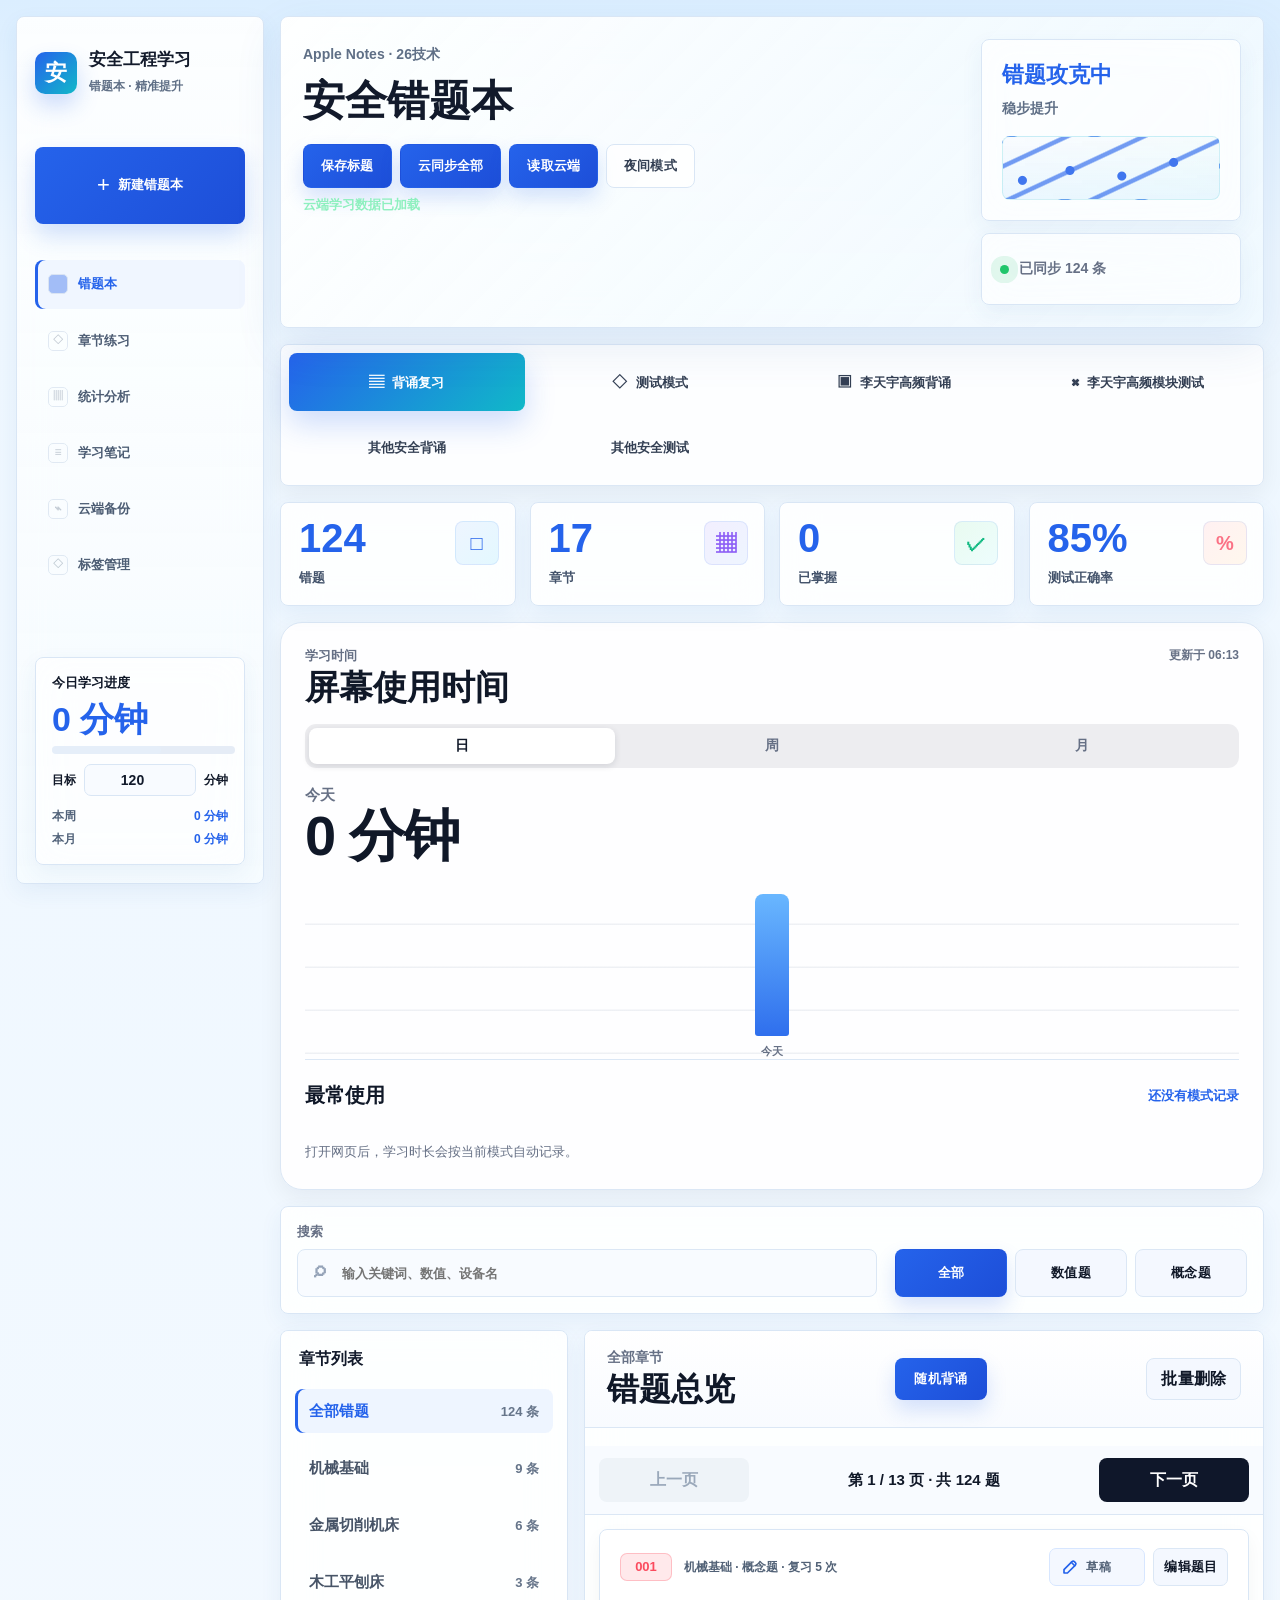
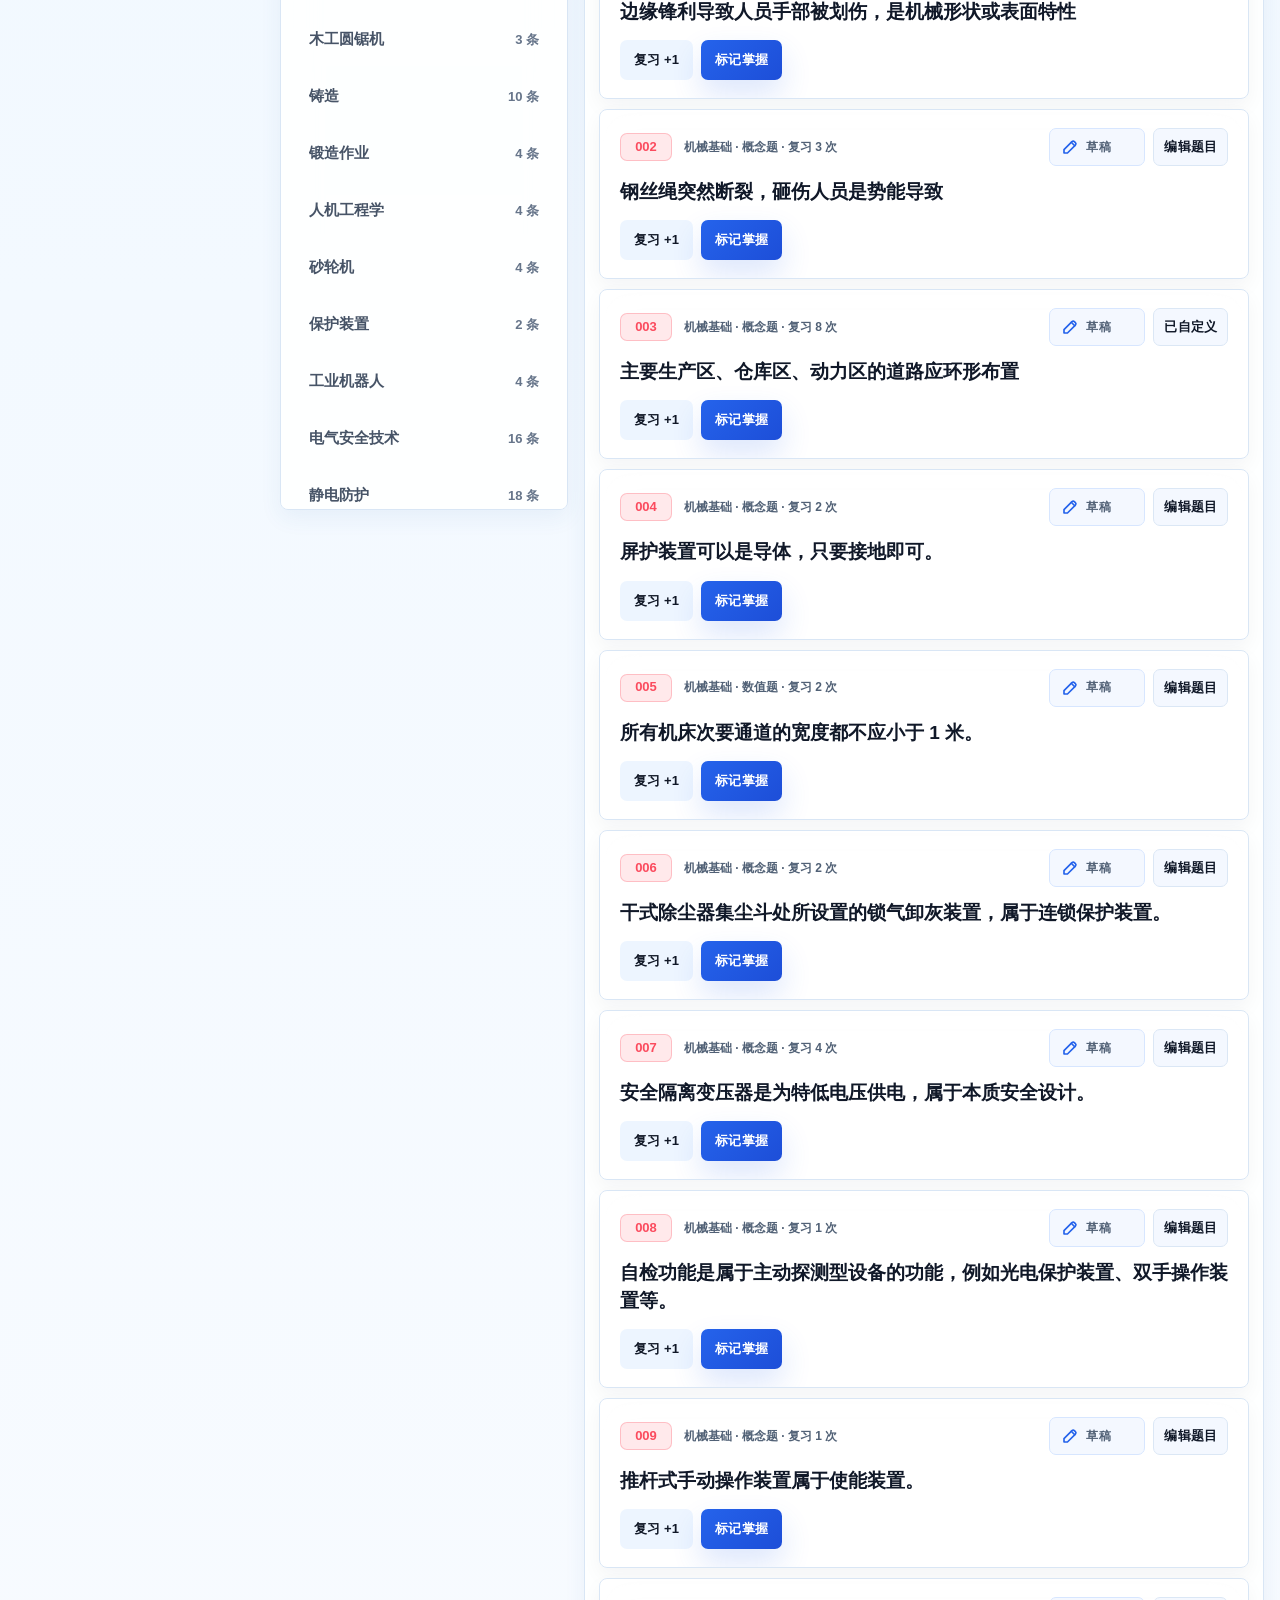
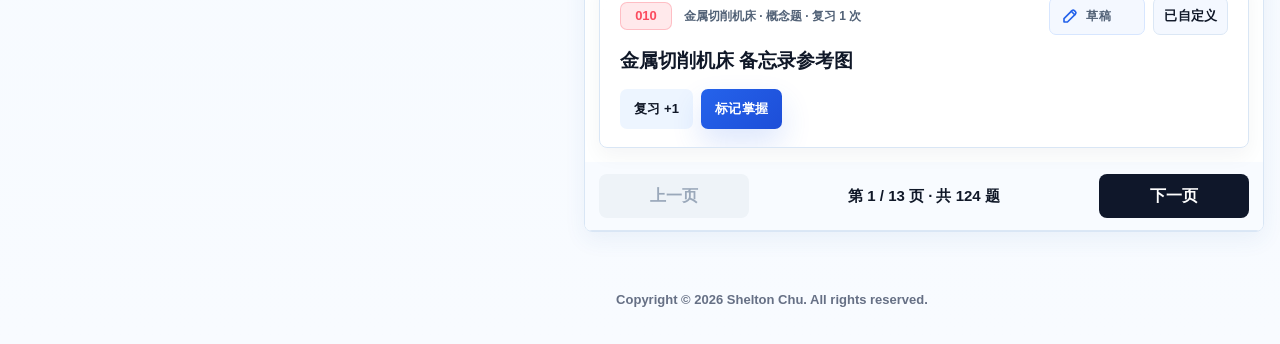
==== index.html @ 1baed841 "Add screen time study analytics" ====
<!doctype html>
<html lang="zh-CN">
  <head>
    <meta charset="UTF-8" />
    <meta name="viewport" content="width=device-width, initial-scale=1.0" />
    <meta name="theme-color" content="#ffffff" />
    <meta name="apple-mobile-web-app-capable" content="yes" />
    <meta name="apple-mobile-web-app-title" content="安全技术错题本" />
    <meta name="apple-mobile-web-app-status-bar-style" content="black-translucent" />
    <title>安全技术错题本</title>
    <link rel="manifest" href="manifest.webmanifest" />
    <link rel="icon" href="app-icon.svg" type="image/svg+xml" />
    <link rel="apple-touch-icon" href="apple-touch-icon.png" />
    <link rel="stylesheet" href="styles.css?v=20260806-screen-time" />
  </head>
  <body>
    <div class="app">
      <aside class="app-sidebar" aria-label="功能导航">
        <div class="brand-mark">
          <span>安</span>
          <strong>安全工程学习</strong>
          <small>错题本 · 精准提升</small>
        </div>
        <button class="new-book-btn" type="button">新建错题本</button>
        <nav class="side-nav">
          <a class="active" href="#cards">错题本</a>
          <a href="#sectionTabs">章节练习</a>
          <a href="#analysisPanel">统计分析</a>
          <a href="#cards">学习笔记</a>
          <a href="#syncDataBtn">云端备份</a>
          <a href="#cards">标签管理</a>
        </nav>
        <div class="study-target">
          <strong>今日学习进度</strong>
          <span id="todayStudyTime">0 分钟</span>
          <i></i>
          <label class="study-goal-control">
            <small>目标</small>
            <input id="studyGoalInput" type="number" min="10" max="1440" step="10" value="120" aria-label="每日学习目标分钟" />
            <small>分钟</small>
          </label>
          <div class="study-time-stats" aria-label="学习时长统计">
            <b>本周 <span id="weekStudyTime">0 分钟</span></b>
            <b>本月 <span id="monthStudyTime">0 分钟</span></b>
          </div>
        </div>
      </aside>
      <header class="topbar">
        <div class="title-editor">
          <p class="source">Apple Notes · 26技术</p>
          <input id="titleInput" class="title-input" type="text" value="安全技术错题本" aria-label="错题本标题" />
          <div class="title-actions">
            <button id="saveTitleBtn" type="button">保存标题</button>
            <button id="syncDataBtn" type="button">云同步全部</button>
            <button id="loadCloudBtn" type="button">读取云端</button>
            <button id="themeToggleBtn" type="button" aria-pressed="false">夜间模式</button>
            <span id="titleSyncStatus">读取云端学习数据</span>
          </div>
        </div>
        <div class="honor">
          <strong>错题攻克中</strong>
          <span>稳步提升</span>
        </div>
        <div class="sync">
          <span class="sync-dot"></span>
          <span id="updatedAt">读取中</span>
        </div>
      </header>

      <main>
        <section class="mode-switch" aria-label="学习模式">
          <button class="active" type="button" data-mode="review">背诵复习</button>
          <button type="button" data-mode="quiz">测试模式</button>
          <button type="button" data-mode="liyutianReview">李天宇高频背诵</button>
          <button type="button" data-mode="liyutian">李天宇高频模块测试</button>
          <button type="button" data-mode="otherSafetyReview">其他安全背诵</button>
          <button type="button" data-mode="otherSafety">其他安全测试</button>
        </section>

        <section class="summary" aria-label="学习概览">
          <article>
            <span id="totalCount">0</span>
            <p>错题</p>
          </article>
          <article>
            <span id="sectionCount">0</span>
            <p>章节</p>
          </article>
          <article>
            <span id="masteredCount">0</span>
            <p>已掌握</p>
          </article>
          <article>
            <span id="quizScore">0%</span>
            <p>测试正确率</p>
          </article>
        </section>

        <section id="studyTimePanel" class="study-time-panel" aria-label="学习时间统计">
          <div class="study-time-panel-head">
            <div>
              <p>学习时间</p>
              <h2>屏幕使用时间</h2>
            </div>
            <span id="studyTimeUpdated">实时记录</span>
          </div>
          <div class="study-range-switch" role="tablist" aria-label="学习时间范围">
            <button type="button" data-study-range="day" role="tab" aria-selected="true">日</button>
            <button type="button" data-study-range="week" role="tab" aria-selected="false">周</button>
            <button type="button" data-study-range="month" role="tab" aria-selected="false">月</button>
          </div>
          <div class="study-time-total">
            <span id="studyTimePeriodLabel">今天</span>
            <strong id="studyTimePeriodTotal">0 分钟</strong>
          </div>
          <div id="studyTimeChart" class="study-time-chart" aria-label="学习时间柱状图"></div>
          <div class="study-most-used">
            <div class="study-most-used-head">
              <strong>最常使用</strong>
              <span id="studyMostUsedSummary">按学习模式统计</span>
            </div>
            <div id="studyModeList" class="study-mode-list"></div>
          </div>
        </section>

        <section id="analysisPanel" class="analysis-panel collapsed" aria-label="测试分析" hidden>
          <button id="analysisToggle" class="analysis-toggle" type="button" aria-expanded="false">
            <span>
              <small>测试分析</small>
              <strong>测试薄弱雷达</strong>
            </span>
            <em id="analysisSignal">等待测试记录</em>
          </button>
          <div id="analysisBody" class="analysis-body" hidden>
            <p class="analysis-rule">
              薄弱度只按测试正确程度评判；答错题会进入艾宾浩斯巩固队列，答对后按 20 分钟、1 小时、9 小时、1 天、2 天、6 天、31 天逐步拉长复习间隔。
            </p>
            <div class="analysis-grid">
              <article class="chart-card">
                <div class="chart-title">
                  <strong>章节薄弱度</strong>
                  <span>仅按测试错误率</span>
                </div>
                <div id="quizBarChart" class="bar-chart"></div>
              </article>
              <article class="chart-card review-queue-card">
                <div class="chart-title">
                  <strong>艾宾浩斯巩固</strong>
                  <span>错题优先 · 间隔复现</span>
                </div>
                <div id="forgettingCurve" class="forgetting-curve" aria-label="艾宾浩斯遗忘曲线"></div>
                <div id="reviewQueue" class="review-queue"></div>
              </article>
            </div>
          </div>
        </section>

        <section class="controls" aria-label="筛选">
          <label class="search">
            <span>搜索</span>
            <input id="searchInput" type="search" placeholder="输入关键词、数值、设备名" />
          </label>
          <div class="segments" role="tablist" aria-label="题型">
            <button class="active" data-kind="all">全部</button>
            <button data-kind="数值题">数值题</button>
            <button data-kind="概念题">概念题</button>
          </div>
        </section>

        <nav id="sectionTabs" class="section-tabs" aria-label="章节"></nav>

        <section class="content">
          <div class="section-head">
            <div>
              <p id="domainName">机械</p>
              <h2 id="sectionName">机械基础</h2>
            </div>
            <button id="shuffleBtn" type="button">随机背诵</button>
          </div>
          <div id="bulkDeleteBar" class="bulk-delete-bar" hidden>
            <div>
              <strong>批量删除</strong>
              <span id="bulkDeleteCount">已选择 0 题</span>
            </div>
            <div class="bulk-actions">
              <button id="selectPageBtn" type="button">选择本页</button>
              <button id="selectAllFilteredBtn" type="button">选择当前筛选</button>
              <button id="confirmBulkDeleteBtn" type="button">删除所选</button>
              <button id="cancelBulkDeleteBtn" type="button">取消</button>
            </div>
          </div>
          <div id="quizPager" class="quiz-pager" data-quiz-pager hidden></div>
          <div class="sync-note">
            题库从 <code>data.json</code> 读取；标题、自定义命题、背诵记录和测试记录可通过顶部按钮同步到 <code>user-data.json</code>。
          </div>
          <div id="cards" class="cards"></div>
          <div id="quizPagerBottom" class="quiz-pager quiz-pager-bottom" data-quiz-pager hidden></div>
        </section>
      </main>
      <footer class="site-footer"><span>Copyright © 2026 Shelton Chu. All rights reserved.</span></footer>
    </div>

    <template id="cardTemplate">
      <article class="mistake-card">
        <div class="card-meta">
          <strong></strong>
          <span></span>
        </div>
        <p class="question"></p>
        <div class="actions">
          <button class="review-btn" type="button">复习 +1</button>
          <button class="master-btn" type="button">标记掌握</button>
        </div>
      </article>
    </template>

    <template id="quizTemplate">
      <article class="quiz-card">
        <div class="card-meta">
          <strong></strong>
          <span></span>
        </div>
        <p class="quiz-prompt"></p>
        <button class="reveal-btn" type="button">显示答案</button>
        <div class="quiz-answer" hidden></div>
        <div class="quiz-actions" hidden>
          <button class="wrong-btn" type="button">答错</button>
          <button class="right-btn" type="button">答对</button>
        </div>
      </article>
    </template>

    <script src="app.js?v=20260806-screen-time"></script>
  </body>
</html>
---- styles.css ----
:root {
  color-scheme: light;
  --bg: #eef5ff;
  --ink: #111827;
  --muted: #66758a;
  --soft: rgba(235, 244, 255, 0.82);
  --line: rgba(129, 151, 178, 0.28);
  --surface: rgba(255, 255, 255, 0.78);
  --navy: #102033;
  --navy-2: #173352;
  --blue: #2563eb;
  --teal: #05998b;
  --green: #20bf75;
  --red: #d92d36;
  --amber: #f0a735;
  --rose: #d94682;
  --glass: rgba(255, 255, 255, 0.54);
  --glass-strong: rgba(255, 255, 255, 0.72);
  --glass-dark: rgba(13, 29, 49, 0.48);
  --glass-line: rgba(255, 255, 255, 0.52);
  --glass-shadow: 0 18px 55px rgba(30, 64, 108, 0.14), inset 0 1px 0 rgba(255, 255, 255, 0.7);
  --glass-shadow-strong: 0 34px 90px rgba(12, 27, 46, 0.24), inset 0 1px 0 rgba(255, 255, 255, 0.34);
  --shadow: 0 18px 46px rgba(16, 31, 52, 0.08);
  --shadow-strong: 0 30px 80px rgba(8, 18, 33, 0.22);
}

* {
  box-sizing: border-box;
}

[hidden] {
  display: none !important;
}

body {
  margin: 0;
  min-height: 100vh;
  color: var(--ink);
  background:
    linear-gradient(115deg, rgba(37, 99, 235, 0.18), transparent 34%),
    linear-gradient(245deg, rgba(217, 70, 130, 0.16), transparent 36%),
    linear-gradient(180deg, #13243b 0, #163754 285px, #e7f1ff 286px, var(--bg) 100%);
  font-family: -apple-system, BlinkMacSystemFont, "Segoe UI", sans-serif;
}

body::before {
  content: "";
  position: fixed;
  inset: 0;
  z-index: -1;
  pointer-events: none;
  background:
    linear-gradient(90deg, rgba(255, 255, 255, 0.22) 1px, transparent 1px),
    linear-gradient(180deg, rgba(255, 255, 255, 0.16) 1px, transparent 1px);
  background-size: 72px 72px;
  mask-image: linear-gradient(180deg, rgba(0, 0, 0, 0.55), transparent 58%);
}

button,
input {
  font: inherit;
}

button {
  -webkit-tap-highlight-color: transparent;
}

h2,
p {
  margin: 0;
}

.app {
  width: min(1180px, 100%);
  margin: 0 auto;
  padding: 28px 24px 56px;
}

.topbar {
  position: relative;
  overflow: hidden;
  display: grid;
  grid-template-columns: 1fr auto auto;
  align-items: center;
  gap: 18px;
  margin-bottom: 22px;
  padding: 30px;
  color: white;
  background:
    linear-gradient(125deg, rgba(255, 255, 255, 0.22), rgba(255, 255, 255, 0.06) 28%, rgba(255, 255, 255, 0.12)),
    linear-gradient(135deg, rgba(15, 38, 64, 0.86) 0%, rgba(9, 18, 32, 0.78) 52%, rgba(22, 67, 93, 0.8) 100%);
  border: 1px solid rgba(255, 255, 255, 0.2);
  border-radius: 28px;
  box-shadow: var(--glass-shadow-strong);
  backdrop-filter: blur(26px) saturate(1.35);
  -webkit-backdrop-filter: blur(26px) saturate(1.35);
}

.topbar::after {
  content: "";
  position: absolute;
  inset: 1px;
  pointer-events: none;
  border-radius: 27px;
  background: linear-gradient(120deg, rgba(255, 255, 255, 0.26), transparent 22%, transparent 74%, rgba(255, 255, 255, 0.12));
  opacity: 0.9;
}

.topbar > * {
  position: relative;
  z-index: 1;
}

.source {
  margin-bottom: 10px;
  color: #b8c6d8;
  font-size: 14px;
  font-weight: 700;
}

.honor {
  display: grid;
  gap: 6px;
  min-width: 142px;
  padding: 16px 18px;
  color: #fff4c7;
  background: rgba(255, 255, 255, 0.12);
  border: 1px solid rgba(255, 255, 255, 0.24);
  border-radius: 18px;
  box-shadow: inset 0 1px 0 rgba(255, 255, 255, 0.26);
  backdrop-filter: blur(18px) saturate(1.25);
  -webkit-backdrop-filter: blur(18px) saturate(1.25);
}

.title-editor {
  min-width: 0;
}

.title-input {
  width: min(560px, 100%);
  padding: 0;
  color: white;
  background: transparent;
  border: 0;
  outline: none;
  font-size: 54px;
  font-weight: 900;
  line-height: 1.1;
  letter-spacing: 0;
}

.title-input:focus {
  box-shadow: 0 3px 0 rgba(32, 191, 117, 0.85);
}

.title-actions {
  display: flex;
  align-items: center;
  flex-wrap: wrap;
  gap: 8px;
  margin-top: 14px;
}

.title-actions button {
  height: 30px;
  padding: 0 11px;
  color: #dbe6f4;
  background: rgba(255, 255, 255, 0.14);
  border: 1px solid rgba(255, 255, 255, 0.22);
  border-radius: 999px;
  cursor: pointer;
  font-size: 12px;
  font-weight: 900;
  box-shadow: inset 0 1px 0 rgba(255, 255, 255, 0.18);
  backdrop-filter: blur(12px) saturate(1.2);
  -webkit-backdrop-filter: blur(12px) saturate(1.2);
}

.title-actions button:last-of-type {
  color: #fff4c7;
  border-color: rgba(243, 179, 61, 0.36);
}

#titleSyncStatus {
  color: #b8c6d8;
  font-size: 12px;
  font-weight: 800;
}

#titleSyncStatus[data-tone="ok"] {
  color: #8ef0bf;
}

#titleSyncStatus[data-tone="warn"] {
  color: #ffd082;
}

.honor strong {
  font-size: 16px;
}

.honor span {
  color: #c4d0de;
  font-size: 12px;
  font-weight: 700;
}

.sync {
  display: inline-flex;
  align-items: center;
  gap: 8px;
  min-width: max-content;
  padding: 10px 14px;
  color: #dbe6f4;
  background: rgba(255, 255, 255, 0.14);
  border: 1px solid rgba(255, 255, 255, 0.2);
  border-radius: 999px;
  font-size: 14px;
  font-weight: 800;
  box-shadow: inset 0 1px 0 rgba(255, 255, 255, 0.18);
  backdrop-filter: blur(14px) saturate(1.25);
  -webkit-backdrop-filter: blur(14px) saturate(1.25);
}

.sync-dot {
  width: 9px;
  height: 9px;
  border-radius: 50%;
  background: var(--green);
  box-shadow: 0 0 0 4px rgba(32, 191, 117, 0.16);
}

main {
  display: grid;
  grid-template-columns: 270px minmax(0, 1fr);
  gap: 22px;
}

.mode-switch {
  grid-column: 1 / -1;
  display: flex;
  gap: 8px;
  padding: 7px;
  background: var(--glass);
  border: 1px solid var(--glass-line);
  border-radius: 22px;
  box-shadow: var(--glass-shadow);
  backdrop-filter: blur(24px) saturate(1.28);
  -webkit-backdrop-filter: blur(24px) saturate(1.28);
}

.mode-switch button {
  flex: 1;
  height: 52px;
  min-width: 0;
  padding: 0 10px;
  border: 0;
  border-radius: 17px;
  color: var(--muted);
  background: transparent;
  cursor: pointer;
  line-height: 1.2;
  font-weight: 900;
  transition: transform 0.18s ease, background 0.18s ease, color 0.18s ease, box-shadow 0.18s ease;
}

.mode-switch button.active {
  color: white;
  background:
    linear-gradient(135deg, rgba(255, 255, 255, 0.28), transparent 38%),
    linear-gradient(135deg, #3478ff, #0aa99a);
  box-shadow: 0 14px 34px rgba(37, 99, 235, 0.24), inset 0 1px 0 rgba(255, 255, 255, 0.38);
}

.mode-switch button:not(.active):active,
.title-actions button:active,
.sync:active {
  transform: scale(0.985);
}

.summary {
  grid-column: 1;
  grid-row: 2;
  display: grid;
  grid-template-columns: 1fr;
  gap: 12px;
  align-self: start;
}

.summary article,
.content,
.controls {
  background: var(--glass-strong);
  border: 1px solid var(--glass-line);
  border-radius: 24px;
  box-shadow: var(--glass-shadow);
  backdrop-filter: blur(22px) saturate(1.22);
  -webkit-backdrop-filter: blur(22px) saturate(1.22);
}

.summary article {
  position: relative;
  overflow: hidden;
  padding: 22px;
}

.summary article::after {
  content: "";
  position: absolute;
  top: 16px;
  right: 14px;
  width: 28px;
  height: 4px;
  background: linear-gradient(90deg, var(--blue), var(--teal), var(--amber));
  border-radius: 999px;
  box-shadow: 0 4px 16px rgba(37, 99, 235, 0.2);
}

.summary span {
  display: block;
  color: var(--blue);
  font-size: 34px;
  font-weight: 900;
  line-height: 1;
}

.summary p {
  margin-top: 8px;
  color: var(--muted);
  font-size: 14px;
  font-weight: 700;
}

.analysis-panel {
  grid-column: 2;
  grid-row: 3;
  padding: 22px;
  background: var(--glass-strong);
  border: 1px solid var(--glass-line);
  border-radius: 24px;
  box-shadow: var(--glass-shadow);
  backdrop-filter: blur(22px) saturate(1.22);
  -webkit-backdrop-filter: blur(22px) saturate(1.22);
}

.analysis-toggle {
  display: flex;
  align-items: center;
  justify-content: space-between;
  gap: 16px;
  width: 100%;
  color: inherit;
  text-align: left;
  background: transparent;
  border: 0;
  cursor: pointer;
}

.analysis-toggle span {
  display: grid;
  gap: 4px;
}

.analysis-toggle small {
  color: var(--muted);
  font-size: 13px;
  font-weight: 800;
}

.analysis-toggle strong {
  font-size: 28px;
}

.analysis-toggle::after {
  content: "收起";
  min-width: max-content;
  color: var(--blue);
  font-size: 13px;
  font-weight: 900;
}

.analysis-panel.collapsed .analysis-toggle::after {
  content: "展开";
}

.analysis-body {
  margin-top: 18px;
}

.analysis-rule {
  margin-bottom: 14px;
  padding: 12px 14px;
  color: #425168;
  background: rgba(238, 246, 255, 0.72);
  border: 1px solid rgba(255, 255, 255, 0.68);
  border-radius: 16px;
  font-size: 13px;
  line-height: 1.5;
  font-weight: 800;
}

.chart-title span {
  color: var(--muted);
  font-size: 13px;
  font-weight: 800;
}

#analysisSignal,
.analysis-toggle em {
  align-self: start;
  padding: 9px 12px;
  color: white;
  background: linear-gradient(135deg, var(--blue), var(--teal));
  border-radius: 999px;
  font-size: 13px;
  font-weight: 900;
  font-style: normal;
}

.analysis-grid {
  display: grid;
  grid-template-columns: repeat(2, minmax(0, 1fr));
  gap: 16px;
}

.chart-card {
  min-width: 0;
  padding: 18px;
  background: rgba(255, 255, 255, 0.68);
  border: 1px solid rgba(255, 255, 255, 0.72);
  border-radius: 18px;
  box-shadow: inset 0 1px 0 rgba(255, 255, 255, 0.72);
}

.chart-title {
  display: flex;
  align-items: center;
  justify-content: space-between;
  gap: 12px;
  margin-bottom: 16px;
}

.chart-title strong {
  font-size: 17px;
}

.bar-chart {
  display: grid;
  gap: 13px;
}

.bar-row {
  display: grid;
  grid-template-columns: minmax(118px, 190px) 1fr;
  align-items: center;
  gap: 12px;
}

.bar-label {
  display: grid;
  gap: 4px;
}

.bar-label strong {
  font-size: 14px;
}

.bar-label span {
  color: var(--muted);
  font-size: 12px;
  font-weight: 800;
}

.bar-track {
  height: 14px;
  overflow: hidden;
  background: #e8eef6;
  border-radius: 999px;
}

.bar-track span {
  display: block;
  height: 100%;
  background: linear-gradient(90deg, var(--red), var(--amber), var(--teal));
  border-radius: inherit;
}

.forgetting-curve {
  overflow: hidden;
  margin-bottom: 14px;
  background:
    linear-gradient(180deg, rgba(29, 99, 216, 0.07), transparent 68%),
    rgba(255, 255, 255, 0.72);
  border: 1px solid rgba(255, 255, 255, 0.72);
  border-radius: 18px;
}

.curve-svg {
  display: block;
  width: 100%;
  height: auto;
}

.curve-axis {
  fill: none;
  stroke: #c8d4e4;
  stroke-width: 2;
}

.curve-line {
  fill: none;
  stroke: var(--blue);
  stroke-width: 4;
  stroke-linecap: round;
  stroke-linejoin: round;
}

.curve-dot {
  fill: var(--surface);
  stroke: var(--teal);
  stroke-width: 3;
}

.curve-svg text {
  fill: #66758a;
  font-size: 12px;
  font-weight: 900;
}

.review-queue {
  display: grid;
  gap: 8px;
}

.queue-summary {
  padding: 10px 12px;
  color: #0f665e;
  background: rgba(237, 249, 246, 0.72);
  border: 1px solid rgba(204, 235, 229, 0.8);
  border-radius: 16px;
  font-size: 13px;
  font-weight: 900;
}

.queue-item {
  display: grid;
  grid-template-columns: 1fr auto;
  align-items: center;
  gap: 12px;
  padding: 12px;
  color: var(--ink);
  background: rgba(255, 255, 255, 0.74);
  border: 1px solid rgba(255, 255, 255, 0.78);
  border-radius: 16px;
}

.queue-item.due {
  border-color: rgba(217, 45, 54, 0.34);
  background: linear-gradient(180deg, #fffafa, #ffffff);
}

.queue-item strong {
  display: block;
  font-size: 13px;
  font-weight: 900;
}

.queue-item p {
  display: -webkit-box;
  overflow: hidden;
  margin-top: 5px;
  color: #334155;
  -webkit-box-orient: vertical;
  -webkit-line-clamp: 2;
  font-size: 13px;
  line-height: 1.45;
  font-weight: 750;
}

.queue-item span {
  display: block;
  margin-top: 6px;
  color: var(--muted);
  font-size: 12px;
  font-weight: 900;
}

.queue-item button {
  min-width: 82px;
  height: 36px;
  color: white;
  background: var(--navy);
  border: 0;
  border-radius: 8px;
  cursor: pointer;
  font-size: 13px;
  font-weight: 900;
}

.queue-item.due button {
  background: linear-gradient(135deg, var(--red), #f59e0b);
}

.controls {
  grid-column: 2;
  grid-row: 2;
  align-self: start;
  display: flex;
  align-items: end;
  justify-content: space-between;
  gap: 18px;
  padding: 18px;
}

.search {
  display: grid;
  gap: 8px;
  flex: 1;
  color: var(--muted);
  font-size: 13px;
  font-weight: 800;
}

.search input {
  width: 100%;
  height: 46px;
  padding: 0 14px;
  color: var(--ink);
  background: rgba(255, 255, 255, 0.66);
  border: 1px solid rgba(255, 255, 255, 0.78);
  border-radius: 16px;
  outline: none;
  box-shadow: inset 0 1px 0 rgba(255, 255, 255, 0.68);
}

.search input:focus {
  border-color: var(--blue);
  box-shadow: 0 0 0 3px rgba(29, 99, 216, 0.14);
}

.segments {
  display: flex;
  padding: 4px;
  background: rgba(230, 240, 255, 0.72);
  border: 1px solid rgba(255, 255, 255, 0.72);
  border-radius: 16px;
}

.segments button,
#shuffleBtn,
.actions button {
  border: 0;
  cursor: pointer;
}

.segments button {
  min-width: 76px;
  height: 38px;
  padding: 0 12px;
  border-radius: 12px;
  color: var(--muted);
  background: transparent;
  font-size: 14px;
  font-weight: 800;
}

.segments button.active {
  color: white;
  background:
    linear-gradient(135deg, rgba(255, 255, 255, 0.2), transparent 40%),
    linear-gradient(135deg, var(--teal), #087b96);
  box-shadow: 0 10px 22px rgba(5, 153, 139, 0.22), inset 0 1px 0 rgba(255, 255, 255, 0.32);
}

.section-tabs {
  grid-column: 1;
  grid-row: 3 / span 2;
  display: grid;
  gap: 10px;
  align-self: start;
  padding: 6px;
  background: var(--glass);
  border: 1px solid var(--glass-line);
  border-radius: 24px;
  box-shadow: var(--glass-shadow);
  backdrop-filter: blur(22px) saturate(1.22);
  -webkit-backdrop-filter: blur(22px) saturate(1.22);
}

.section-tabs button {
  display: grid;
  grid-template-columns: 1fr auto;
  gap: 6px;
  width: 100%;
  min-height: 56px;
  padding: 11px 12px;
  color: var(--ink);
  text-align: left;
  background: rgba(255, 255, 255, 0.46);
  border: 1px solid transparent;
  border-left: 5px solid transparent;
  border-radius: 17px;
  cursor: pointer;
  transition: transform 0.18s ease, background 0.18s ease, border-color 0.18s ease;
}

.section-tabs button.active {
  border-left-color: var(--blue);
  border-top-color: rgba(255, 255, 255, 0.72);
  border-right-color: rgba(255, 255, 255, 0.72);
  border-bottom-color: rgba(255, 255, 255, 0.72);
  background:
    linear-gradient(90deg, rgba(237, 245, 255, 0.9), rgba(245, 255, 252, 0.72));
  box-shadow: inset 0 1px 0 rgba(255, 255, 255, 0.72);
}

.section-tabs button:active {
  transform: scale(0.99);
}

.section-tabs strong {
  font-size: 15px;
}

.section-tabs span {
  color: var(--muted);
  font-size: 12px;
  font-weight: 800;
}

.content {
  grid-column: 2;
  grid-row: 4;
  min-width: 0;
  padding: 24px;
}

.section-head {
  display: flex;
  align-items: center;
  justify-content: space-between;
  gap: 16px;
  margin-bottom: 18px;
}

.section-head p {
  color: var(--muted);
  font-size: 14px;
  font-weight: 800;
}

.section-head h2 {
  margin-top: 4px;
  font-size: 30px;
  line-height: 1.18;
}

#shuffleBtn {
  min-width: 92px;
  height: 42px;
  padding: 0 14px;
  color: white;
  background:
    linear-gradient(135deg, rgba(255, 255, 255, 0.24), transparent 42%),
    linear-gradient(135deg, #3478ff, #0a9387);
  border-radius: 999px;
  box-shadow: 0 14px 30px rgba(29, 99, 216, 0.22), inset 0 1px 0 rgba(255, 255, 255, 0.36);
  font-weight: 900;
}

#shuffleBtn:disabled {
  color: #a9b5c4;
  background: #edf1f5;
  box-shadow: none;
  cursor: not-allowed;
}

.quiz-pager {
  display: grid;
  grid-template-columns: 96px 1fr 96px;
  align-items: center;
  gap: 12px;
  margin-bottom: 16px;
  padding: 12px;
  background: rgba(255, 255, 255, 0.48);
  border: 1px solid rgba(255, 255, 255, 0.72);
  border-radius: 20px;
  box-shadow: inset 0 1px 0 rgba(255, 255, 255, 0.72);
  backdrop-filter: blur(18px) saturate(1.22);
  -webkit-backdrop-filter: blur(18px) saturate(1.22);
}

.quiz-pager-bottom {
  margin-top: 16px;
  margin-bottom: 0;
}

.quiz-pager span {
  color: var(--ink);
  text-align: center;
  font-size: 15px;
  font-weight: 900;
}

.quiz-pager button {
  height: 40px;
  color: white;
  background:
    linear-gradient(135deg, rgba(255, 255, 255, 0.16), transparent 42%),
    linear-gradient(135deg, #132642, #081525);
  border: 0;
  border-radius: 14px;
  cursor: pointer;
  font-weight: 900;
  box-shadow: 0 12px 24px rgba(15, 28, 47, 0.18), inset 0 1px 0 rgba(255, 255, 255, 0.24);
}

.quiz-pager button:disabled {
  color: #a9b5c4;
  background: #edf1f5;
  cursor: not-allowed;
}

.sync-note {
  margin-bottom: 16px;
  padding: 12px 14px;
  color: #425168;
  background: rgba(238, 246, 255, 0.66);
  border: 1px solid rgba(255, 255, 255, 0.72);
  border-radius: 16px;
  font-size: 13px;
  line-height: 1.45;
}

.sync-note code {
  color: var(--blue);
  font-weight: 900;
}

.cards {
  display: grid;
  gap: 14px;
}

.cards.page-enter .mistake-card,
.cards.page-enter .quiz-card {
  animation: card-page-enter 0.42s cubic-bezier(0.19, 1, 0.22, 1) both;
  animation-delay: calc(var(--card-index, 0) * 22ms);
}

.cards.page-leave {
  opacity: 0;
  transform: translateY(-8px) scale(0.992);
  transition: opacity 0.13s ease, transform 0.13s ease;
}

@keyframes card-page-enter {
  from {
    opacity: 0;
    transform: translateY(18px) scale(0.985);
  }

  to {
    opacity: 1;
    transform: translateY(0) scale(1);
  }
}

.mistake-card,
.quiz-card {
  padding: 18px;
  background:
    linear-gradient(180deg, rgba(255, 255, 255, 0.98), rgba(249, 252, 255, 0.94));
  border: 1px solid rgba(220, 231, 244, 0.82);
  border-radius: 18px;
  box-shadow: 0 14px 36px rgba(16, 31, 52, 0.07), inset 0 1px 0 rgba(255, 255, 255, 0.84);
}

.mistake-card.mastered,
.quiz-card.right {
  background: #f0fbf6;
  border-color: #9eddbd;
}

.quiz-card.wrong {
  background: #fff5f5;
  border-color: #f0b7b7;
}

.card-meta {
  display: flex;
  align-items: center;
  justify-content: space-between;
  gap: 12px;
  margin-bottom: 12px;
}

.card-meta strong {
  display: inline-flex;
  align-items: center;
  justify-content: center;
  width: 48px;
  height: 31px;
  color: white;
  background:
    linear-gradient(135deg, rgba(255, 255, 255, 0.18), transparent 42%),
    linear-gradient(135deg, var(--red), #f05252);
  border-radius: 999px;
  font-size: 13px;
  font-weight: 900;
}

.card-meta span {
  color: var(--blue);
  font-size: 13px;
  font-weight: 900;
}

.question,
.quiz-prompt {
  color: var(--ink);
  font-size: 17px;
  line-height: 1.72;
  font-weight: 900;
}

.quiz-answer {
  margin-top: 12px;
  padding: 12px 14px;
  color: #425168;
  background: var(--soft);
  border-radius: 8px;
  font-size: 14px;
  line-height: 1.55;
  font-weight: 700;
}

.quiz-answer strong {
  color: var(--blue);
}

.actions,
.quiz-actions {
  display: flex;
  gap: 10px;
  margin-top: 14px;
}

.actions button,
.quiz-actions button,
.reveal-btn {
  height: 40px;
  padding: 0 14px;
  border: 0;
  border-radius: 14px;
  cursor: pointer;
  font-size: 14px;
  font-weight: 900;
}

.actions button {
  color: var(--ink);
  background: rgba(235, 244, 255, 0.88);
  box-shadow: inset 0 1px 0 rgba(255, 255, 255, 0.82);
}

.actions button:last-child,
.right-btn {
  color: white;
  background:
    linear-gradient(135deg, rgba(255, 255, 255, 0.2), transparent 42%),
    linear-gradient(135deg, var(--teal), #087b96);
  box-shadow: 0 12px 24px rgba(5, 153, 139, 0.18), inset 0 1px 0 rgba(255, 255, 255, 0.3);
}

.reveal-btn {
  width: 100%;
  margin-top: 14px;
  color: white;
  background:
    linear-gradient(135deg, rgba(255, 255, 255, 0.22), transparent 42%),
    linear-gradient(135deg, #3478ff, #1456b8);
  box-shadow: 0 14px 30px rgba(37, 99, 235, 0.2), inset 0 1px 0 rgba(255, 255, 255, 0.34);
}

.quiz-actions {
  display: grid;
  grid-template-columns: 1fr 1fr;
  gap: 10px;
  margin-top: 12px;
}

.wrong-btn {
  color: var(--red);
  background: #feecec;
}

.quiz-actions button {
  transition: transform 0.16s ease, opacity 0.16s ease;
}

.quiz-actions button:disabled {
  cursor: default;
  opacity: 0.7;
}

.quiz-actions button:not(:disabled):active {
  transform: scale(0.98);
}

.empty {
  padding: 42px 18px;
  color: var(--muted);
  text-align: center;
  background: #fbfcfe;
  border: 1px dashed var(--line);
  border-radius: 8px;
}

.empty.mini {
  padding: 22px 12px;
  font-size: 13px;
}

.edit-quiz-btn {
  min-width: max-content;
  height: 30px;
  padding: 0 10px;
  color: #1556ca;
  background: rgba(237, 245, 255, 0.86);
  border: 1px solid rgba(255, 255, 255, 0.82);
  border-radius: 999px;
  cursor: pointer;
  font-size: 12px;
  font-weight: 900;
}

.quiz-editor {
  display: grid;
  gap: 10px;
  margin-top: 12px;
  padding: 12px;
  background: rgba(247, 251, 255, 0.72);
  border: 1px solid rgba(255, 255, 255, 0.82);
  border-radius: 18px;
  box-shadow: inset 0 1px 0 rgba(255, 255, 255, 0.72);
  backdrop-filter: blur(18px) saturate(1.18);
  -webkit-backdrop-filter: blur(18px) saturate(1.18);
}

.quiz-editor label {
  display: grid;
  gap: 6px;
  color: var(--muted);
  font-size: 12px;
  font-weight: 900;
}

.quiz-editor textarea {
  width: 100%;
  min-height: 72px;
  resize: vertical;
  padding: 10px;
  color: var(--ink);
  background: rgba(255, 255, 255, 0.82);
  border: 1px solid rgba(215, 227, 241, 0.9);
  border-radius: 14px;
  font: inherit;
  line-height: 1.45;
}

.quiz-image-gallery {
  display: grid;
  gap: 10px;
  margin: 12px 0 4px;
}

.quiz-image {
  overflow: hidden;
  margin: 0;
  background: rgba(248, 250, 252, 0.82);
  border: 1px solid rgba(215, 227, 241, 0.86);
  border-radius: 16px;
}

.quiz-image img {
  display: block;
  width: 100%;
  max-height: 380px;
  object-fit: contain;
  background: white;
}

.quiz-image figcaption {
  padding: 8px 10px;
  color: var(--muted);
  font-size: 12px;
  font-weight: 800;
}

.quiz-image-editor {
  display: grid;
  gap: 10px;
  padding: 10px;
  background: rgba(255, 255, 255, 0.64);
  border: 1px solid rgba(255, 255, 255, 0.82);
  border-radius: 16px;
}

.image-editor-head {
  display: flex;
  align-items: center;
  justify-content: space-between;
  gap: 10px;
  color: var(--muted);
  font-size: 12px;
  font-weight: 900;
}

.image-upload {
  position: relative;
  display: inline-flex;
  align-items: center;
  justify-content: center;
  min-width: 92px;
  height: 34px;
  padding: 0 12px;
  color: white !important;
  background:
    linear-gradient(135deg, rgba(255, 255, 255, 0.18), transparent 42%),
    linear-gradient(135deg, var(--blue), #1556ca);
  border-radius: 999px;
  cursor: pointer;
}

.image-upload input {
  position: absolute;
  inset: 0;
  opacity: 0;
  cursor: pointer;
}

.image-preview {
  display: grid;
  grid-template-columns: 112px 1fr;
  gap: 10px;
  align-items: center;
  padding: 8px;
  background: rgba(247, 250, 255, 0.74);
  border: 1px solid rgba(255, 255, 255, 0.82);
  border-radius: 16px;
}

.image-preview img {
  display: block;
  width: 112px;
  aspect-ratio: 4 / 3;
  object-fit: cover;
  background: white;
  border: 1px solid var(--line);
  border-radius: 14px;
}

.image-preview strong,
.image-preview span {
  display: block;
}

.image-preview strong {
  color: var(--ink);
  font-size: 13px;
  font-weight: 900;
}

.image-preview span {
  margin-top: 4px;
  color: var(--muted);
  font-size: 12px;
  font-weight: 700;
  line-height: 1.45;
}

.remove-image-btn {
  height: 36px;
  color: var(--red);
  background: #feecec;
  border: 0;
  border-radius: 14px;
  cursor: pointer;
  font-size: 13px;
  font-weight: 900;
}

.quiz-editor-actions {
  display: grid;
  grid-template-columns: repeat(5, 1fr);
  gap: 8px;
}

.quiz-editor-actions button {
  height: 38px;
  border: 0;
  border-radius: 14px;
  cursor: pointer;
  font-size: 13px;
  font-weight: 900;
}

.quiz-editor-actions button:first-child {
  color: white;
  background:
    linear-gradient(135deg, rgba(255, 255, 255, 0.18), transparent 42%),
    linear-gradient(135deg, var(--teal), #087b96);
}

.quiz-editor-actions button:nth-child(2) {
  color: white;
  background:
    linear-gradient(135deg, rgba(255, 255, 255, 0.18), transparent 42%),
    linear-gradient(135deg, var(--blue), #1556ca);
}

.quiz-editor-actions button:nth-child(3) {
  color: var(--ink);
  background: var(--soft);
}

.quiz-editor-actions button:nth-child(4) {
  color: var(--muted);
  background: #eef2f7;
}

.quiz-editor-actions button:nth-child(5) {
  color: var(--red);
  background: #feecec;
}

.review-editor-actions {
  grid-template-columns: repeat(4, 1fr);
}

.review-editor-actions button:nth-child(2) {
  color: var(--ink);
  background: var(--soft);
}

.review-editor-actions button:nth-child(3) {
  color: var(--muted);
  background: #eef2f7;
}

.review-editor-actions button:nth-child(4) {
  color: var(--red);
  background: #feecec;
}

.site-footer {
  display: flex;
  justify-content: center;
  width: min(1180px, 100%);
  margin: 22px auto 0;
  padding: 18px 16px max(24px, env(safe-area-inset-bottom));
  color: var(--muted);
  text-align: center;
  font-size: 13px;
  font-weight: 800;
}

.site-footer span {
  display: block;
  max-width: 100%;
}

@supports not ((backdrop-filter: blur(1px)) or (-webkit-backdrop-filter: blur(1px))) {
  .topbar,
  .mode-switch,
  .summary article,
  .analysis-panel,
  .chart-card,
  .controls,
  .section-tabs,
  .content,
  .quiz-pager,
  .quiz-editor {
    background: #ffffff;
    backdrop-filter: none;
    -webkit-backdrop-filter: none;
  }

  .topbar {
    background: linear-gradient(135deg, #152840, #102d4c);
  }
}

@media (prefers-reduced-transparency: reduce) {
  .topbar,
  .mode-switch,
  .summary article,
  .analysis-panel,
  .chart-card,
  .controls,
  .section-tabs,
  .content,
  .quiz-pager,
  .quiz-editor {
    background: #ffffff;
    backdrop-filter: none;
    -webkit-backdrop-filter: none;
  }

  .topbar {
    background: linear-gradient(135deg, #152840, #102d4c);
  }
}

@media (prefers-reduced-motion: reduce) {
  .cards.page-enter .mistake-card,
  .cards.page-enter .quiz-card,
  .cards.page-leave {
    animation: none;
    transition: none;
  }
}

@media (max-width: 760px) {
  body {
    background:
      linear-gradient(135deg, rgba(37, 99, 235, 0.18), transparent 36%),
      linear-gradient(245deg, rgba(217, 70, 130, 0.12), transparent 38%),
      linear-gradient(180deg, #13243b 0, #163754 280px, #e7f1ff 281px, var(--bg) 100%);
  }

  .app {
    padding: 14px 10px 28px;
  }

  .topbar {
    grid-template-columns: 1fr auto;
    align-items: start;
    gap: 12px;
    padding: 20px;
    border-radius: 24px;
  }

  .title-input {
    font-size: 30px;
  }

  .title-actions {
    gap: 6px;
    margin-top: 10px;
  }

  .title-actions button {
    height: 28px;
    padding: 0 9px;
    font-size: 11px;
  }

  .source {
    font-size: 12px;
  }

  .honor {
    min-width: 104px;
    padding: 12px;
  }

  .honor strong {
    font-size: 13px;
  }

  .honor span {
    font-size: 11px;
  }

  .sync {
    grid-column: 1 / -1;
    width: max-content;
    padding: 8px 10px;
    font-size: 12px;
  }

  main {
    display: block;
  }

  .mode-switch {
    margin-bottom: 12px;
    border-radius: 20px;
  }

  .mode-switch button {
    min-height: 48px;
    height: auto;
    padding: 8px 6px;
    font-size: 13px;
  }

  .summary {
    grid-template-columns: repeat(4, 1fr);
    gap: 8px;
    margin-bottom: 12px;
  }

  .summary article {
    padding: 14px 10px;
  }

  .summary article::after {
    display: none;
  }

  .summary span {
    font-size: 26px;
  }

  .summary p {
    font-size: 12px;
  }

  #quizScore {
    font-size: 22px;
  }

  .analysis-panel {
    margin: 0 0 12px;
    padding: 16px;
    border-radius: 22px;
  }

  .analysis-toggle {
    display: grid;
    gap: 10px;
  }

  .analysis-toggle strong {
    font-size: 24px;
  }

  .analysis-toggle em {
    width: fit-content;
    font-size: 12px;
  }

  .analysis-grid {
    grid-template-columns: 1fr;
  }

  .chart-card {
    padding: 14px;
  }

  .chart-title {
    align-items: flex-start;
  }

  .bar-row {
    grid-template-columns: 1fr;
    gap: 7px;
  }

  .queue-item {
    grid-template-columns: 1fr;
  }

  .queue-item button {
    width: 100%;
  }

  .quiz-editor-actions {
    grid-template-columns: 1fr;
  }

  .quiz-editor-actions button {
    height: 44px;
  }

  .quiz-editor-actions button:nth-child(5) {
    color: white;
    background: linear-gradient(135deg, var(--red), #f05252);
  }

  .review-editor-actions button:nth-child(4) {
    color: white;
    background: linear-gradient(135deg, var(--red), #f05252);
  }

  .image-editor-head {
    display: grid;
    grid-template-columns: 1fr;
    align-items: stretch;
  }

  .image-upload {
    width: 100%;
    height: 44px;
  }

  .image-preview {
    grid-template-columns: 1fr;
  }

  .image-preview img {
    width: 100%;
    max-height: 240px;
    object-fit: contain;
  }

  .remove-image-btn {
    height: 44px;
  }

  .controls {
    display: grid;
    gap: 12px;
    margin-bottom: 12px;
    padding: 12px;
  }

  .segments {
    overflow-x: auto;
  }

  .segments button {
    flex: 1;
    min-width: 78px;
  }

  .section-tabs {
    display: flex;
    gap: 8px;
    overflow-x: auto;
    margin-bottom: 12px;
    margin-top: 0;
    padding: 4px;
    background: transparent;
    border: 0;
    box-shadow: none;
  }

  .section-tabs button {
    min-width: 148px;
    min-height: 58px;
    border: 1px solid var(--line);
    border-top: 4px solid transparent;
    border-left: 1px solid var(--line);
  }

  .section-tabs button.active {
    border-top-color: var(--blue);
  }

  .content {
    margin-top: 0;
    padding: 16px;
    border-radius: 22px;
  }

  .section-head {
    align-items: flex-start;
  }

  .section-head h2 {
    font-size: 24px;
  }

  #shuffleBtn {
    min-width: 82px;
    height: 38px;
    padding: 0 10px;
    font-size: 13px;
  }

  .quiz-pager {
    grid-template-columns: 74px 1fr 74px;
    gap: 8px;
    padding: 10px;
  }

  .quiz-pager span {
    font-size: 13px;
  }

  .quiz-pager button {
    height: 38px;
    font-size: 13px;
  }

  .mistake-card,
  .quiz-card {
    padding: 16px;
  }

  .question,
  .quiz-prompt {
    font-size: 16px;
  }

  .actions {
    display: grid;
    grid-template-columns: 1fr 1fr;
  }

  .site-footer {
    margin-top: 18px;
    padding: 16px 24px max(92px, env(safe-area-inset-bottom));
    font-size: 10px;
    line-height: 1.45;
  }

  .site-footer span {
    max-width: 220px;
    margin: 0 auto;
  }
}

/* Screen Time inspired study analytics */
.study-time-panel {
  grid-column: 1 / -1;
  display: grid;
  gap: 18px;
  padding: 24px;
  color: var(--study-ink, #101828);
  background: var(--study-panel, rgba(255, 255, 255, 0.92));
  border: 1px solid var(--study-line, #dbe7f5);
  border-radius: 22px;
  box-shadow: var(--study-shadow-soft, 0 8px 24px rgba(15, 23, 42, 0.06));
}

.study-time-panel-head,
.study-most-used-head {
  display: flex;
  align-items: flex-start;
  justify-content: space-between;
  gap: 16px;
}

.study-time-panel-head p {
  margin-bottom: 4px;
  color: var(--study-muted, #667085);
  font-size: 13px;
  font-weight: 800;
}

.study-time-panel-head h2 {
  font-size: clamp(24px, 3vw, 34px);
  line-height: 1.1;
  letter-spacing: 0;
}

#studyTimeUpdated {
  color: var(--study-muted, #667085);
  font-size: 12px;
  font-weight: 700;
  white-space: nowrap;
}

.study-range-switch {
  display: grid;
  grid-template-columns: repeat(3, 1fr);
  gap: 4px;
  padding: 4px;
  background: rgba(118, 118, 128, 0.12);
  border-radius: 11px;
}

.study-range-switch button {
  min-height: 36px;
  color: var(--study-muted, #667085);
  background: transparent;
  border: 0;
  border-radius: 8px;
  cursor: pointer;
  font-size: 14px;
  font-weight: 800;
  transition: color 180ms ease, background 180ms ease, box-shadow 180ms ease;
}

.study-range-switch button.active {
  color: var(--study-ink, #101828);
  background: var(--study-panel-solid, #fff);
  box-shadow: 0 2px 7px rgba(15, 23, 42, 0.12);
}

.study-range-switch button:active {
  transform: scale(0.98);
}

.study-time-total {
  display: grid;
  gap: 3px;
}

.study-time-total span {
  color: var(--study-muted, #667085);
  font-size: 15px;
  font-weight: 750;
}

.study-time-total strong {
  color: var(--study-ink, #101828);
  font-size: clamp(34px, 5vw, 56px);
  font-weight: 650;
  line-height: 1;
  letter-spacing: -0.02em;
}

.study-time-chart {
  display: grid;
  grid-template-columns: repeat(auto-fit, minmax(36px, 1fr));
  align-items: end;
  gap: clamp(7px, 1.4vw, 16px);
  min-height: 170px;
  padding: 12px 4px 0;
  border-bottom: 1px solid var(--study-line, #dbe7f5);
  background: repeating-linear-gradient(to bottom, transparent 0 41px, rgba(148, 163, 184, 0.15) 42px 43px);
}

.study-chart-column {
  display: grid;
  grid-template-rows: 142px auto;
  align-items: end;
  gap: 8px;
  min-width: 0;
  text-align: center;
}

.study-chart-bar-wrap {
  display: flex;
  align-items: end;
  justify-content: center;
  height: 142px;
}

.study-chart-bar {
  display: block;
  width: min(34px, 72%);
  min-height: 4px;
  background: linear-gradient(180deg, #69b7ff, #2f6fed);
  border-radius: 8px 8px 3px 3px;
  transform-origin: bottom;
  animation: study-bar-rise 420ms cubic-bezier(.2, .8, .2, 1) both;
}

.study-chart-column small {
  overflow: hidden;
  color: var(--study-muted, #667085);
  font-size: 11px;
  font-weight: 700;
  text-overflow: ellipsis;
  white-space: nowrap;
}

.study-most-used {
  display: grid;
  gap: 12px;
  padding-top: 4px;
}

.study-most-used-head {
  align-items: center;
}

.study-most-used-head strong {
  font-size: 20px;
}

.study-most-used-head span {
  color: var(--study-blue, #2563eb);
  font-size: 13px;
  font-weight: 800;
}

.study-mode-list {
  display: grid;
}

.study-mode-row {
  display: grid;
  grid-template-columns: 34px minmax(0, 1fr) auto;
  align-items: center;
  gap: 11px;
  min-height: 58px;
  border-bottom: 1px solid var(--study-line, #dbe7f5);
}

.study-mode-row:last-child {
  border-bottom: 0;
}

.study-mode-icon {
  display: grid;
  place-items: center;
  width: 34px;
  height: 34px;
  color: #fff;
  background: var(--mode-color, #2f6fed);
  border-radius: 9px;
  font-size: 16px;
  font-weight: 900;
}

.study-mode-copy {
  display: grid;
  gap: 7px;
  min-width: 0;
}

.study-mode-copy strong {
  overflow: hidden;
  color: var(--study-ink, #101828);
  font-size: 14px;
  text-overflow: ellipsis;
  white-space: nowrap;
}

.study-mode-copy i {
  display: block;
  height: 5px;
  overflow: hidden;
  background: rgba(148, 163, 184, 0.18);
  border-radius: 999px;
}

.study-mode-copy i b {
  display: block;
  height: 100%;
  min-width: 5px;
  border-radius: inherit;
}

.study-mode-time {
  color: var(--study-muted, #667085);
  font-size: 13px;
  font-weight: 800;
  white-space: nowrap;
}

.study-mode-empty {
  padding: 22px 0 4px;
  color: var(--study-muted, #667085);
  font-size: 13px;
}

@keyframes study-bar-rise {
  from { opacity: 0; transform: scaleY(0.2); }
  to { opacity: 1; transform: scaleY(1); }
}

body[data-theme="dark"] .study-range-switch {
  background: rgba(148, 163, 184, 0.16);
}

body[data-theme="dark"] .study-range-switch button.active {
  color: var(--study-ink, #eef5ff);
  background: var(--study-panel-solid, #111b2d);
}

@media (max-width: 760px) {
  .study-time-panel {
    gap: 15px;
    padding: 18px;
    border-radius: 18px;
  }

  .study-time-panel-head h2 {
    font-size: 26px;
  }

  .study-time-chart {
    min-height: 145px;
    gap: 6px;
  }

  .study-chart-column,
  .study-chart-bar-wrap {
    grid-template-rows: 118px auto;
    height: 118px;
  }

  .study-chart-bar-wrap {
    display: flex;
  }

  .study-chart-bar {
    width: min(26px, 75%);
  }

  .study-mode-row {
    grid-template-columns: 32px minmax(0, 1fr) auto;
    gap: 9px;
  }

  .study-mode-icon {
    width: 32px;
    height: 32px;
  }
}

@media (prefers-reduced-motion: reduce) {
  .study-range-switch button,
  .study-chart-bar {
    transition: none;
    animation: none;
  }
}


.mode-switch button[data-mode="liyutianReview"],
.mode-switch button[data-mode="liyutian"],
.mode-switch button[data-mode="otherSafetyReview"],
.mode-switch button[data-mode="otherSafety"] {
  letter-spacing: 0;
}

@media (max-width: 720px) {
  .mode-switch button {
    min-height: 50px;
    height: auto;
    padding: 9px 6px;
    font-size: 14px;
  }
}


/* 2026-08-02 product polish: stable IDs, batch delete, dark mode */
body[data-theme="dark"] {
  color: var(--ink);
  background:
    linear-gradient(120deg, rgba(37, 99, 235, 0.12), transparent 34%),
    linear-gradient(245deg, rgba(20, 184, 166, 0.12), transparent 36%),
    linear-gradient(180deg, #050a12 0, #0b1625 286px, var(--bg) 287px, var(--bg) 100%);
}

body[data-theme="dark"]::before {
  opacity: 0.28;
  background:
    linear-gradient(90deg, rgba(148, 163, 184, 0.16) 1px, transparent 1px),
    linear-gradient(180deg, rgba(148, 163, 184, 0.12) 1px, transparent 1px);
}

body[data-theme="dark"] {
  --bg: #09111d;
  --ink: #e8eef7;
  --muted: #96a4b8;
  --soft: rgba(18, 30, 47, 0.88);
  --line: rgba(118, 139, 165, 0.28);
  --surface: rgba(14, 25, 41, 0.86);
  --navy: #e8eef7;
  --navy-2: #cbd5e1;
  --blue: #74a7ff;
  --teal: #2dd4bf;
  --green: #34d399;
  --red: #fb7185;
  --amber: #fbbf24;
  --glass: rgba(13, 24, 39, 0.72);
  --glass-strong: rgba(17, 29, 47, 0.88);
  --glass-line: rgba(148, 163, 184, 0.22);
  --glass-shadow: 0 18px 55px rgba(0, 0, 0, 0.26), inset 0 1px 0 rgba(255, 255, 255, 0.06);
  --glass-shadow-strong: 0 34px 90px rgba(0, 0, 0, 0.42), inset 0 1px 0 rgba(255, 255, 255, 0.08);
}

body[data-theme="dark"] .topbar {
  background:
    linear-gradient(125deg, rgba(255, 255, 255, 0.1), rgba(255, 255, 255, 0.03) 32%),
    linear-gradient(135deg, rgba(9, 18, 32, 0.96), rgba(6, 12, 22, 0.94));
}

body[data-theme="dark"] .title-input,
body[data-theme="dark"] .search input,
body[data-theme="dark"] .quiz-editor textarea {
  color: var(--ink);
  background: rgba(9, 18, 31, 0.78);
  border-color: rgba(122, 145, 172, 0.28);
}

body[data-theme="dark"] .mode-switch,
body[data-theme="dark"] .summary article,
body[data-theme="dark"] .analysis-panel,
body[data-theme="dark"] .chart-card,
body[data-theme="dark"] .controls,
body[data-theme="dark"] .section-tabs,
body[data-theme="dark"] .content,
body[data-theme="dark"] .quiz-pager,
body[data-theme="dark"] .quiz-editor,
body[data-theme="dark"] .sync-note,
body[data-theme="dark"] .bulk-delete-bar {
  background: var(--glass);
  border-color: var(--glass-line);
  box-shadow: var(--glass-shadow);
}

body[data-theme="dark"] .section-tabs button,
body[data-theme="dark"] .mistake-card,
body[data-theme="dark"] .quiz-card,
body[data-theme="dark"] .quiz-answer,
body[data-theme="dark"] .quiz-image,
body[data-theme="dark"] .quiz-image-editor,
body[data-theme="dark"] .image-preview,
body[data-theme="dark"] .draft-panel,
body[data-theme="dark"] .draft-text,
body[data-theme="dark"] .draft-canvas,
body[data-theme="dark"] .empty {
  color: var(--ink);
  background: linear-gradient(180deg, rgba(17, 30, 48, 0.96), rgba(12, 22, 36, 0.94));
  border-color: rgba(118, 139, 165, 0.25);
}

body[data-theme="dark"] .draft-btn,
body[data-theme="dark"] .draft-actions button {
  color: #dbeafe;
  background: rgba(30, 41, 59, 0.88);
  border-color: rgba(118, 139, 165, 0.24);
}

body[data-theme="dark"] .draft-btn.has-draft,
body[data-theme="dark"] .draft-actions button:first-child {
  color: white;
  background: linear-gradient(135deg, #3b82f6, #14b8a6);
}

body[data-theme="dark"] .draft-actions button:nth-child(2) {
  color: #fecdd3;
  background: rgba(88, 28, 35, 0.76);
}

body[data-theme="dark"] .section-tabs button.active {
  background: linear-gradient(90deg, rgba(30, 58, 138, 0.46), rgba(20, 83, 75, 0.38));
}

body[data-theme="dark"] .mistake-card.mastered,
body[data-theme="dark"] .quiz-card.right {
  background: linear-gradient(180deg, rgba(8, 64, 53, 0.82), rgba(10, 36, 31, 0.88));
  border-color: rgba(45, 212, 191, 0.34);
}

body[data-theme="dark"] .quiz-card.wrong {
  background: linear-gradient(180deg, rgba(88, 28, 35, 0.82), rgba(45, 18, 24, 0.9));
  border-color: rgba(251, 113, 133, 0.36);
}

body[data-theme="dark"] .queue-item p,
body[data-theme="dark"] .quiz-answer,
body[data-theme="dark"] .sync-note,
body[data-theme="dark"] .image-preview span {
  color: #b9c5d6;
}

body[data-theme="dark"] .quiz-image img,
body[data-theme="dark"] .image-preview img {
  background: #0a1220;
}

body[data-theme="dark"] #shuffleBtn:disabled,
body[data-theme="dark"] .quiz-pager button:disabled,
body[data-theme="dark"] .quiz-editor-actions button:nth-child(4),
body[data-theme="dark"] .review-editor-actions button:nth-child(3) {
  color: #77869a;
  background: rgba(31, 41, 55, 0.82);
}

.card-meta {
  display: grid;
  grid-template-columns: auto minmax(0, 1fr) auto;
  align-items: center;
}

.card-meta strong {
  width: auto;
  min-width: 70px;
  max-width: 116px;
  height: 30px;
  padding: 0 10px;
  white-space: nowrap;
  overflow: hidden;
  text-overflow: ellipsis;
  border-radius: 11px;
  font-size: 12px;
  letter-spacing: 0;
}

.card-meta span {
  min-width: 0;
  overflow-wrap: anywhere;
  line-height: 1.35;
}

.edit-quiz-btn {
  justify-self: end;
}

.card-tools {
  display: inline-flex;
  align-items: center;
  justify-content: flex-end;
  gap: 8px;
  min-width: max-content;
}

.draft-btn {
  display: inline-grid;
  place-items: center;
  width: 38px;
  height: 38px;
  color: var(--blue);
  background: rgba(235, 244, 255, 0.9);
  border: 1px solid rgba(255, 255, 255, 0.72);
  border-radius: 13px;
  cursor: pointer;
  box-shadow: inset 0 1px 0 rgba(255, 255, 255, 0.82);
  transition: transform 0.18s ease, box-shadow 0.18s ease, background 0.18s ease;
}

.draft-btn svg {
  width: 19px;
  height: 19px;
  fill: none;
  stroke: currentColor;
  stroke-width: 2.2;
  stroke-linecap: round;
  stroke-linejoin: round;
}

.draft-btn.has-draft {
  color: white;
  background: linear-gradient(135deg, #2563eb, #0aa99a);
  box-shadow: 0 12px 26px rgba(37, 99, 235, 0.2), inset 0 1px 0 rgba(255, 255, 255, 0.34);
}

.draft-btn:active {
  transform: scale(0.96);
}

.draft-panel {
  margin-top: 14px;
  padding: 14px;
  background:
    linear-gradient(180deg, rgba(248, 251, 255, 0.96), rgba(239, 246, 255, 0.92));
  border: 1px solid rgba(214, 226, 242, 0.92);
  border-radius: 16px;
  box-shadow: inset 0 1px 0 rgba(255, 255, 255, 0.84);
}

.draft-head {
  display: flex;
  align-items: center;
  justify-content: space-between;
  gap: 10px;
  margin-bottom: 10px;
}

.draft-head strong {
  color: var(--ink);
  font-size: 14px;
  font-weight: 950;
}

.draft-head span {
  color: var(--muted);
  font-size: 12px;
  font-weight: 850;
}

.draft-text,
.draft-canvas {
  width: 100%;
  border: 1px solid rgba(204, 217, 233, 0.92);
  border-radius: 14px;
  background: rgba(255, 255, 255, 0.94);
  box-shadow: inset 0 1px 0 rgba(255, 255, 255, 0.72);
}

.draft-text {
  min-height: 92px;
  margin-bottom: 10px;
  padding: 12px;
  color: var(--ink);
  outline: none;
  resize: vertical;
  font-size: 15px;
  line-height: 1.55;
  font-weight: 750;
}

.draft-canvas {
  display: block;
  height: 220px;
  touch-action: none;
  cursor: crosshair;
}

.draft-actions {
  display: flex;
  flex-wrap: wrap;
  gap: 8px;
  margin-top: 10px;
}

.draft-actions button {
  height: 36px;
  padding: 0 12px;
  color: var(--ink);
  background: rgba(235, 244, 255, 0.92);
  border: 0;
  border-radius: 12px;
  cursor: pointer;
  font-size: 13px;
  font-weight: 900;
}

.draft-actions button:first-child {
  color: white;
  background: linear-gradient(135deg, var(--blue), #0aa99a);
}

.draft-actions button:nth-child(2) {
  color: var(--red);
  background: rgba(254, 226, 226, 0.78);
}

#bulkDeleteModeBtn {
  min-width: 92px;
  height: 42px;
  padding: 0 14px;
  color: var(--red);
  background: rgba(254, 226, 226, 0.72);
  border: 1px solid rgba(255, 255, 255, 0.72);
  border-radius: 999px;
  cursor: pointer;
  font-weight: 900;
}

#bulkDeleteModeBtn.active {
  color: white;
  background: linear-gradient(135deg, var(--red), #f97316);
  box-shadow: 0 14px 30px rgba(217, 45, 54, 0.2), inset 0 1px 0 rgba(255, 255, 255, 0.3);
}

.bulk-delete-bar {
  display: flex;
  align-items: center;
  justify-content: space-between;
  gap: 12px;
  margin-bottom: 14px;
  padding: 12px 14px;
  background: rgba(255, 255, 255, 0.58);
  border: 1px solid rgba(255, 255, 255, 0.72);
  border-radius: 18px;
  box-shadow: inset 0 1px 0 rgba(255, 255, 255, 0.72);
}

.bulk-delete-bar strong,
.bulk-delete-bar span {
  display: block;
}

.bulk-delete-bar strong {
  color: var(--ink);
  font-size: 14px;
  font-weight: 950;
}

.bulk-delete-bar span {
  margin-top: 3px;
  color: var(--muted);
  font-size: 12px;
  font-weight: 850;
}

.bulk-actions {
  display: flex;
  flex-wrap: wrap;
  justify-content: flex-end;
  gap: 8px;
}

.bulk-actions button {
  height: 34px;
  padding: 0 11px;
  color: var(--ink);
  background: var(--soft);
  border: 0;
  border-radius: 12px;
  cursor: pointer;
  font-size: 12px;
  font-weight: 900;
}

.bulk-actions #confirmBulkDeleteBtn {
  color: white;
  background: linear-gradient(135deg, var(--red), #f97316);
}

.bulk-select {
  display: inline-flex;
  align-items: center;
  gap: 6px;
  height: 30px;
  padding: 0 9px;
  color: var(--muted);
  background: var(--soft);
  border: 1px solid var(--line);
  border-radius: 999px;
  font-size: 12px;
  font-weight: 900;
  cursor: pointer;
}

.bulk-select input {
  width: 15px;
  height: 15px;
  accent-color: var(--red);
}

.mistake-card,
.quiz-card {
  border-radius: 16px;
  box-shadow: 0 12px 34px rgba(15, 23, 42, 0.06);
}

.mode-switch,
.summary article,
.controls,
.section-tabs,
.content,
.quiz-pager {
  box-shadow: 0 16px 42px rgba(15, 23, 42, 0.07);
}

/* HTMLRev-inspired dashboard refinement: quieter chrome, stronger reading focus */
.app {
  width: min(1240px, 100%);
}

.topbar {
  border-radius: 24px;
  box-shadow: 0 24px 70px rgba(10, 24, 42, 0.2), inset 0 1px 0 rgba(255, 255, 255, 0.28);
}

.title-input {
  font-size: 44px;
}

.source,
#titleSyncStatus,
.honor span,
.sync {
  letter-spacing: 0;
}

.summary article,
.controls,
.section-tabs,
.content,
.analysis-panel,
.quiz-pager {
  border-radius: 20px;
}

.summary article {
  padding: 19px 20px;
}

.summary span {
  font-size: 31px;
}

.section-tabs button {
  border-radius: 16px;
}

.mistake-card,
.quiz-card {
  border-color: rgba(214, 226, 242, 0.96);
  border-radius: 18px;
  transition: transform 0.18s ease, border-color 0.18s ease, box-shadow 0.18s ease;
}

.mistake-card:hover,
.quiz-card:hover {
  transform: translateY(-2px);
  border-color: rgba(37, 99, 235, 0.2);
  box-shadow: 0 18px 44px rgba(15, 23, 42, 0.09);
}

.card-meta strong {
  min-width: 76px;
  background:
    linear-gradient(135deg, rgba(255, 255, 255, 0.16), transparent 42%),
    linear-gradient(135deg, #f43f5e, #ef4444);
}

.question,
.quiz-prompt {
  font-size: 18px;
  line-height: 1.68;
}

.sync-note {
  border-radius: 15px;
}

body[data-theme="dark"] .mistake-card:hover,
body[data-theme="dark"] .quiz-card:hover {
  border-color: rgba(116, 167, 255, 0.34);
  box-shadow: 0 18px 44px rgba(0, 0, 0, 0.3);
}

@media (max-width: 760px) {
  .card-meta {
    grid-template-columns: auto minmax(0, 1fr);
  }

  .card-tools,
  .card-meta .edit-quiz-btn {
    grid-column: 1 / -1;
    justify-self: start;
  }

  .card-tools {
    width: 100%;
    justify-content: space-between;
  }

  .card-tools .edit-quiz-btn {
    flex: 1;
  }

  .draft-btn {
    width: 44px;
    height: 44px;
  }

  .draft-canvas {
    height: 260px;
  }

  .bulk-select {
    grid-column: 1 / -1;
    width: fit-content;
  }

  .bulk-delete-bar {
    display: grid;
  }

  .bulk-actions {
    display: grid;
    grid-template-columns: 1fr 1fr;
    justify-content: stretch;
  }

  .bulk-actions button {
    height: 40px;
  }

  #bulkDeleteModeBtn {
    height: 38px;
    min-width: 82px;
    font-size: 13px;
  }
}

/* 2026-08-02 HTMLRev cockpit redesign */
:root {
  --cockpit-bg: #f5f7fb;
  --cockpit-surface: #ffffff;
  --cockpit-soft: #f3f7ff;
  --cockpit-border: #e3e9f3;
  --cockpit-ink: #111827;
  --cockpit-muted: #687589;
  --cockpit-blue: #2563eb;
  --cockpit-cyan: #06b6d4;
  --cockpit-teal: #10b981;
  --cockpit-red: #ef4444;
  --cockpit-navy: #071a33;
  --cockpit-shadow: 0 16px 40px rgba(15, 23, 42, 0.07);
  --cockpit-shadow-strong: 0 24px 68px rgba(15, 23, 42, 0.12);
}

body {
  background:
    radial-gradient(circle at 78% 0%, rgba(37, 99, 235, 0.11), transparent 28%),
    linear-gradient(180deg, #eef5ff 0, var(--cockpit-bg) 320px, var(--cockpit-bg) 100%);
}

body::before {
  display: none;
}

.app {
  display: grid;
  grid-template-columns: 248px minmax(0, 1fr);
  grid-template-areas:
    "sidebar topbar"
    "sidebar main"
    "sidebar footer";
  gap: 22px;
  width: min(1440px, 100%);
  min-height: 100vh;
  padding: 18px 22px 34px;
}

.app-sidebar {
  position: sticky;
  top: 18px;
  grid-area: sidebar;
  align-self: start;
  display: grid;
  gap: 18px;
  min-height: calc(100vh - 36px);
  padding: 18px;
  color: var(--cockpit-ink);
  background: rgba(255, 255, 255, 0.86);
  border: 1px solid rgba(226, 233, 244, 0.92);
  border-radius: 22px;
  box-shadow: var(--cockpit-shadow);
}

.brand-mark {
  display: flex;
  align-items: center;
  gap: 12px;
  min-height: 44px;
}

.brand-mark span {
  display: grid;
  place-items: center;
  width: 42px;
  height: 42px;
  color: white;
  background: linear-gradient(135deg, var(--cockpit-blue), var(--cockpit-cyan));
  border-radius: 14px;
  font-size: 18px;
  font-weight: 950;
  box-shadow: 0 14px 30px rgba(37, 99, 235, 0.22);
}

.brand-mark strong {
  font-size: 15px;
  font-weight: 950;
}

.side-nav {
  display: grid;
  gap: 7px;
}

.side-nav a {
  display: flex;
  align-items: center;
  min-height: 44px;
  padding: 0 13px;
  color: var(--cockpit-muted);
  text-decoration: none;
  border-radius: 13px;
  font-size: 14px;
  font-weight: 900;
}

.side-nav a::before {
  content: "";
  width: 8px;
  height: 8px;
  margin-right: 10px;
  background: currentColor;
  border-radius: 50%;
  opacity: 0.38;
}

.side-nav a.active,
.side-nav a:hover {
  color: var(--cockpit-blue);
  background: #eef5ff;
}

.study-target {
  align-self: end;
  display: grid;
  gap: 8px;
  padding: 14px;
  color: var(--cockpit-muted);
  background: #f8fbff;
  border: 1px solid var(--cockpit-border);
  border-radius: 16px;
}

.study-target strong {
  color: var(--cockpit-ink);
  font-size: 13px;
  font-weight: 950;
}

.study-target span {
  color: var(--cockpit-blue);
  font-size: 18px;
  font-weight: 950;
}

.study-target i {
  display: block;
  width: 62%;
  height: 7px;
  background: linear-gradient(90deg, var(--cockpit-blue), var(--cockpit-cyan));
  border-radius: 999px;
  box-shadow: 74px 0 0 #e5ecf6;
}

.study-target small {
  font-size: 12px;
  font-weight: 800;
}

.topbar {
  grid-area: topbar;
  display: grid;
  grid-template-columns: minmax(0, 1fr) auto;
  gap: 18px;
  margin: 0;
  padding: 22px 24px;
  color: var(--cockpit-ink);
  background: var(--cockpit-surface);
  border: 1px solid var(--cockpit-border);
  border-radius: 22px;
  box-shadow: var(--cockpit-shadow);
  backdrop-filter: none;
  -webkit-backdrop-filter: none;
}

.topbar::after {
  display: none;
}

.source {
  margin-bottom: 5px;
  color: var(--cockpit-blue);
  font-size: 13px;
}

.title-input {
  width: min(560px, 100%);
  color: var(--cockpit-ink);
  font-size: 34px;
  line-height: 1.12;
}

.title-actions {
  margin-top: 16px;
}

.title-actions button {
  height: 38px;
  padding: 0 14px;
  color: var(--cockpit-ink);
  background: #ffffff;
  border: 1px solid var(--cockpit-border);
  border-radius: 12px;
  box-shadow: 0 8px 18px rgba(15, 23, 42, 0.04);
  backdrop-filter: none;
  -webkit-backdrop-filter: none;
}

.title-actions button:first-child {
  color: white;
  background: linear-gradient(135deg, var(--cockpit-blue), #1d4ed8);
  border-color: transparent;
  box-shadow: 0 14px 30px rgba(37, 99, 235, 0.2);
}

.title-actions button:last-of-type {
  color: var(--cockpit-navy);
  border-color: var(--cockpit-border);
}

#titleSyncStatus {
  align-self: center;
  color: var(--cockpit-muted);
}

.honor {
  min-width: 150px;
  color: var(--cockpit-navy);
  background: #f8fbff;
  border: 1px solid var(--cockpit-border);
  border-radius: 16px;
  box-shadow: none;
  backdrop-filter: none;
  -webkit-backdrop-filter: none;
}

.honor span {
  color: var(--cockpit-muted);
}

.sync {
  grid-column: 2;
  color: var(--cockpit-muted);
  background: #f8fbff;
  border: 1px solid var(--cockpit-border);
  box-shadow: none;
  backdrop-filter: none;
  -webkit-backdrop-filter: none;
}

main {
  grid-area: main;
  display: grid;
  grid-template-columns: 280px minmax(0, 1fr);
  gap: 18px;
}

.mode-switch {
  grid-column: 1 / -1;
  padding: 4px;
  background: var(--cockpit-surface);
  border: 1px solid var(--cockpit-border);
  border-radius: 16px;
  box-shadow: var(--cockpit-shadow);
  backdrop-filter: none;
  -webkit-backdrop-filter: none;
}

.mode-switch button {
  height: 46px;
  color: var(--cockpit-muted);
  border-radius: 12px;
}

.mode-switch button.active {
  color: var(--cockpit-blue);
  background: #eef5ff;
  box-shadow: inset 0 -2px 0 var(--cockpit-blue);
}

.summary {
  grid-column: 1 / -1;
  grid-row: auto;
  grid-template-columns: repeat(4, minmax(0, 1fr));
}

.summary article,
.controls,
.section-tabs,
.content,
.analysis-panel,
.quiz-pager {
  background: var(--cockpit-surface);
  border: 1px solid var(--cockpit-border);
  border-radius: 18px;
  box-shadow: var(--cockpit-shadow);
  backdrop-filter: none;
  -webkit-backdrop-filter: none;
}

.summary article {
  min-height: 104px;
  padding: 22px 22px 18px;
}

.summary article::after {
  width: 42px;
  height: 42px;
  top: 18px;
  right: 18px;
  background: #eef5ff;
  box-shadow: none;
}

.summary article:nth-child(2)::after {
  background: #ecfdf5;
}

.summary article:nth-child(3)::after {
  background: #f5f3ff;
}

.summary article:nth-child(4)::after {
  background: #ecfeff;
}

.summary span {
  color: var(--cockpit-blue);
  font-size: 36px;
}

.summary p {
  color: var(--cockpit-muted);
  font-weight: 850;
}

.controls {
  grid-column: 2;
  grid-row: auto;
  padding: 16px;
}

.search input {
  background: #f8fbff;
  border: 1px solid var(--cockpit-border);
  border-radius: 12px;
  box-shadow: none;
}

.segments {
  background: #f1f5fb;
  border: 1px solid var(--cockpit-border);
  border-radius: 12px;
}

.segments button {
  border-radius: 10px;
}

.segments button.active {
  background: var(--cockpit-blue);
  box-shadow: 0 10px 22px rgba(37, 99, 235, 0.18);
}

.section-tabs {
  grid-column: 1;
  grid-row: 4 / span 2;
  padding: 10px;
  gap: 7px;
}

.section-tabs button {
  min-height: 48px;
  background: transparent;
  border: 0;
  border-left: 3px solid transparent;
  border-radius: 12px;
}

.section-tabs button.active {
  background: #eef5ff;
  border-left-color: var(--cockpit-blue);
  box-shadow: none;
}

.content {
  grid-column: 2;
  grid-row: auto;
  padding: 18px;
}

.section-head {
  padding-bottom: 14px;
  border-bottom: 1px solid var(--cockpit-border);
}

.section-head h2 {
  font-size: 26px;
}

#shuffleBtn,
.actions button:last-child,
.right-btn,
.reveal-btn,
.draft-actions button:first-child {
  background: linear-gradient(135deg, var(--cockpit-blue), #1d4ed8);
  box-shadow: 0 14px 30px rgba(37, 99, 235, 0.16);
}

.sync-note {
  display: none;
}

.cards {
  gap: 16px;
}

.mistake-card,
.quiz-card {
  padding: 18px;
  background: #ffffff;
  border: 1px solid var(--cockpit-border);
  border-radius: 16px;
  box-shadow: 0 12px 30px rgba(15, 23, 42, 0.045);
}

.mistake-card:hover,
.quiz-card:hover {
  border-color: rgba(37, 99, 235, 0.36);
  box-shadow: 0 18px 46px rgba(15, 23, 42, 0.09);
}

.card-meta {
  grid-template-columns: auto minmax(0, 1fr) auto;
  gap: 12px;
}

.card-meta strong {
  min-width: 78px;
  height: 28px;
  background: #eef5ff;
  color: var(--cockpit-blue);
  border-radius: 8px;
  box-shadow: none;
}

.card-meta span {
  color: var(--cockpit-muted);
  font-size: 12px;
}

.question,
.quiz-prompt {
  margin-top: 8px;
  font-size: 17px;
  line-height: 1.7;
}

.actions button,
.quiz-actions button,
.reveal-btn,
.edit-quiz-btn,
.draft-btn,
.draft-actions button,
#bulkDeleteModeBtn {
  border-radius: 10px;
}

.card-tools {
  gap: 8px;
}

.draft-btn {
  display: inline-flex;
  width: auto;
  min-width: 82px;
  height: 34px;
  gap: 7px;
  padding: 0 11px;
  color: var(--cockpit-blue);
  background: #eef5ff;
  border-color: transparent;
  box-shadow: none;
  font-size: 12px;
  font-weight: 900;
}

.draft-btn svg {
  width: 16px;
  height: 16px;
}

.draft-btn.has-draft {
  background: linear-gradient(135deg, var(--cockpit-blue), var(--cockpit-cyan));
}

.edit-quiz-btn {
  height: 34px;
  color: var(--cockpit-ink);
  background: #f8fbff;
  border: 1px solid var(--cockpit-border);
}

.draft-panel,
.quiz-editor {
  background: #f8fbff;
  border: 1px solid var(--cockpit-border);
  border-radius: 14px;
  box-shadow: none;
  backdrop-filter: none;
  -webkit-backdrop-filter: none;
}

.draft-head strong {
  font-size: 15px;
}

.draft-text,
.draft-canvas,
.quiz-editor textarea {
  background: #ffffff;
  border-color: var(--cockpit-border);
  border-radius: 12px;
}

.draft-canvas {
  background-color: white;
  background-image:
    linear-gradient(#eef2f7 1px, transparent 1px),
    linear-gradient(90deg, #eef2f7 1px, transparent 1px);
  background-size: 22px 22px;
}

.quiz-pager {
  background: #f8fbff;
}

.site-footer {
  grid-area: footer;
  color: var(--cockpit-muted);
}

body[data-theme="dark"] {
  --cockpit-bg: #0b1220;
  --cockpit-surface: #111b2d;
  --cockpit-soft: #17243a;
  --cockpit-border: rgba(148, 163, 184, 0.18);
  --cockpit-ink: #e8eef7;
  --cockpit-muted: #94a3b8;
  --cockpit-blue: #60a5fa;
  --cockpit-cyan: #22d3ee;
  --cockpit-teal: #34d399;
  --cockpit-navy: #e8eef7;
  --cockpit-shadow: 0 18px 50px rgba(0, 0, 0, 0.22);
  color: var(--cockpit-ink);
  background:
    radial-gradient(circle at 78% 0%, rgba(96, 165, 250, 0.16), transparent 30%),
    linear-gradient(180deg, #07111f 0, var(--cockpit-bg) 320px, var(--cockpit-bg) 100%);
}

body[data-theme="dark"] .app-sidebar,
body[data-theme="dark"] .topbar,
body[data-theme="dark"] .summary article,
body[data-theme="dark"] .controls,
body[data-theme="dark"] .section-tabs,
body[data-theme="dark"] .content,
body[data-theme="dark"] .analysis-panel,
body[data-theme="dark"] .quiz-pager,
body[data-theme="dark"] .mistake-card,
body[data-theme="dark"] .quiz-card {
  color: var(--cockpit-ink);
  background: var(--cockpit-surface);
  border-color: var(--cockpit-border);
}

body[data-theme="dark"] .title-input,
body[data-theme="dark"] .search input,
body[data-theme="dark"] .draft-text,
body[data-theme="dark"] .quiz-editor textarea {
  color: var(--cockpit-ink);
  background: #0f172a;
  border-color: var(--cockpit-border);
}

body[data-theme="dark"] .side-nav a.active,
body[data-theme="dark"] .side-nav a:hover,
body[data-theme="dark"] .mode-switch button.active,
body[data-theme="dark"] .section-tabs button.active,
body[data-theme="dark"] .card-meta strong,
body[data-theme="dark"] .draft-btn {
  background: rgba(96, 165, 250, 0.14);
}

body[data-theme="dark"] .title-actions button,
body[data-theme="dark"] .honor,
body[data-theme="dark"] .sync,
body[data-theme="dark"] .study-target,
body[data-theme="dark"] .segments,
body[data-theme="dark"] .draft-panel,
body[data-theme="dark"] .quiz-editor,
body[data-theme="dark"] .edit-quiz-btn {
  color: var(--cockpit-ink);
  background: #0f172a;
  border-color: var(--cockpit-border);
}

body[data-theme="dark"] .draft-canvas {
  background-color: #0f172a;
  background-image:
    linear-gradient(rgba(148, 163, 184, 0.13) 1px, transparent 1px),
    linear-gradient(90deg, rgba(148, 163, 184, 0.13) 1px, transparent 1px);
}

@media (max-width: 1020px) {
  .app {
    display: block;
    padding: 14px 14px 34px;
  }

  .app-sidebar {
    position: static;
    min-height: 0;
    margin-bottom: 14px;
  }

  .side-nav {
    grid-template-columns: repeat(5, minmax(0, 1fr));
  }

  .side-nav a {
    justify-content: center;
    padding: 0 8px;
    font-size: 12px;
  }

  .side-nav a::before,
  .study-target {
    display: none;
  }

  .topbar {
    margin-bottom: 14px;
  }

  main {
    grid-template-columns: 1fr;
  }

  .summary,
  .controls,
  .section-tabs,
  .content,
  .analysis-panel {
    grid-column: 1;
    grid-row: auto;
  }

  .summary {
    grid-template-columns: repeat(2, minmax(0, 1fr));
  }
}

@media (max-width: 760px) {
  .app-sidebar {
    padding: 12px;
    border-radius: 18px;
  }

  .brand-mark strong {
    font-size: 14px;
  }

  .side-nav {
    display: flex;
    overflow-x: auto;
    padding-bottom: 2px;
  }

  .side-nav a {
    min-width: max-content;
  }

  .topbar {
    grid-template-columns: 1fr;
    padding: 18px;
  }

  .honor,
  .sync {
    grid-column: auto;
  }

  .mode-switch {
    overflow-x: auto;
  }

  .mode-switch button {
    min-width: 132px;
  }

  .summary {
    grid-template-columns: repeat(2, minmax(0, 1fr));
  }

  .summary article {
    min-height: 88px;
    padding: 16px;
  }

  .summary span {
    font-size: 29px;
  }

  .controls {
    display: grid;
  }

  .section-tabs {
    max-height: 290px;
    overflow: auto;
  }

  .card-meta {
    grid-template-columns: auto minmax(0, 1fr);
  }

  .card-tools {
    grid-column: 1 / -1;
    justify-content: stretch;
  }

  .draft-btn,
  .card-tools .edit-quiz-btn {
    flex: 1;
    justify-content: center;
  }

  .draft-canvas {
    height: 250px;
  }
}

/* 2026-08-02 IBM Carbon inspired redesign */
:root {
  --carbon-blue: #0f62fe;
  --carbon-blue-hover: #0050e6;
  --carbon-blue-pressed: #002d9c;
  --carbon-blue-soft: #edf5ff;
  --carbon-ink: #161616;
  --carbon-muted: #525252;
  --carbon-subtle: #6f6f6f;
  --carbon-canvas: #ffffff;
  --carbon-surface: #f4f4f4;
  --carbon-surface-hover: #e8e8e8;
  --carbon-border: #e0e0e0;
  --carbon-border-strong: #8d8d8d;
  --carbon-success: #24a148;
  --carbon-success-soft: #defbe6;
  --carbon-error: #da1e28;
  --carbon-error-soft: #fff1f1;
  --carbon-warning: #f1c21b;
  --carbon-inverse: #262626;
  --carbon-focus: 0 0 0 2px #ffffff, 0 0 0 4px var(--carbon-blue);
}

html {
  background: var(--carbon-canvas);
}

body {
  min-height: 100vh;
  color: var(--carbon-ink);
  background: var(--carbon-canvas);
  font-family: "IBM Plex Sans", "Helvetica Neue", Arial, "PingFang SC", "Microsoft YaHei", sans-serif;
  letter-spacing: 0.16px;
}

body::before,
body::after,
.topbar::after,
.summary article::after {
  display: none;
}

.app {
  display: grid;
  grid-template-columns: 256px minmax(0, 1fr);
  grid-template-areas:
    "sidebar topbar"
    "sidebar main"
    "sidebar footer";
  gap: 0;
  width: min(100%, 1780px);
  margin: 0 auto;
  padding: 0;
  background: var(--carbon-canvas);
}

.app-sidebar,
.topbar,
.summary article,
.controls,
.section-tabs,
.content,
.analysis-panel,
.chart-card,
.quiz-pager,
.mistake-card,
.quiz-card,
.draft-panel,
.quiz-editor,
.bulk-delete-bar,
.sync-note,
.honor,
.sync,
.study-target {
  border: 1px solid var(--carbon-border);
  border-radius: 0;
  box-shadow: none;
  backdrop-filter: none;
  -webkit-backdrop-filter: none;
}

.app-sidebar {
  position: sticky;
  top: 0;
  grid-area: sidebar;
  align-self: start;
  min-height: 100vh;
  padding: 24px 16px;
  color: var(--carbon-ink);
  background: var(--carbon-surface);
  border-width: 0 1px 0 0;
}

.brand-mark {
  gap: 12px;
  margin-bottom: 28px;
  color: var(--carbon-ink);
}

.brand-mark span {
  width: 40px;
  height: 40px;
  color: #ffffff;
  background: var(--carbon-blue);
  border-radius: 0;
  box-shadow: none;
}

.brand-mark strong {
  font-size: 15px;
  line-height: 1.3;
  font-weight: 600;
}

.side-nav {
  gap: 0;
}

.side-nav a {
  min-height: 48px;
  padding: 0 14px;
  color: var(--carbon-muted);
  background: transparent;
  border-radius: 0;
  border-left: 3px solid transparent;
  font-size: 14px;
  font-weight: 500;
}

.side-nav a::before {
  width: 7px;
  height: 7px;
  background: var(--carbon-border-strong);
}

.side-nav a:hover,
.side-nav a.active {
  color: var(--carbon-ink);
  background: var(--carbon-canvas);
  border-left-color: var(--carbon-blue);
}

.side-nav a.active::before,
.side-nav a:hover::before {
  background: var(--carbon-blue);
}

.study-target {
  margin-top: 28px;
  padding: 16px;
  color: var(--carbon-ink);
  background: var(--carbon-canvas);
}

.study-target span {
  color: var(--carbon-blue);
  font-size: 28px;
  font-weight: 300;
}

.study-target i {
  background: var(--carbon-border);
  border-radius: 0;
}

.study-target i::after {
  background: var(--carbon-blue);
  border-radius: 0;
}

.topbar {
  grid-area: topbar;
  grid-template-columns: minmax(0, 1fr) auto auto;
  align-items: stretch;
  min-height: 196px;
  padding: 0;
  color: var(--carbon-ink);
  background: var(--carbon-canvas);
  border-width: 0 0 1px 0;
}

.title-editor {
  padding: 28px 32px;
  border-right: 1px solid var(--carbon-border);
}

.source {
  margin-bottom: 10px;
  color: var(--carbon-subtle);
  font-size: 13px;
  font-weight: 500;
}

.title-input {
  width: 100%;
  min-height: 56px;
  padding: 0;
  color: var(--carbon-ink);
  background: transparent;
  border: 0;
  border-bottom: 2px solid transparent;
  border-radius: 0;
  font-size: 48px;
  line-height: 1.08;
  font-weight: 300;
  letter-spacing: 0;
}

.title-input:focus {
  outline: 0;
  border-bottom-color: var(--carbon-blue);
}

.title-actions {
  display: flex;
  flex-wrap: wrap;
  gap: 1px;
  margin-top: 18px;
}

.title-actions button,
.mode-switch button,
.segments button,
#shuffleBtn,
.actions button,
.quiz-actions button,
.reveal-btn,
.edit-quiz-btn,
.draft-btn,
#bulkDeleteModeBtn,
.bulk-actions button,
.draft-actions button,
.quiz-editor-actions button,
.review-editor-actions button,
.quiz-pager button {
  min-height: 40px;
  border-radius: 0;
  box-shadow: none;
  transform: none;
  font-weight: 600;
  letter-spacing: 0.16px;
}

.title-actions button,
.segments button,
.edit-quiz-btn,
.draft-btn,
#bulkDeleteModeBtn,
.bulk-actions button,
.draft-actions button,
.quiz-pager button,
.review-btn,
.master-btn {
  color: var(--carbon-ink);
  background: var(--carbon-surface);
  border: 1px solid transparent;
}

.title-actions button:hover,
.segments button:hover,
.edit-quiz-btn:hover,
.draft-btn:hover,
#bulkDeleteModeBtn:hover,
.bulk-actions button:hover,
.draft-actions button:hover,
.quiz-pager button:hover,
.review-btn:hover {
  background: var(--carbon-surface-hover);
}

.title-actions button:first-child,
#syncDataBtn,
#loadCloudBtn,
#shuffleBtn,
.reveal-btn,
.master-btn,
.quiz-actions .right-btn,
.draft-actions button:first-child,
.quiz-editor-actions button:first-child,
.review-editor-actions button:first-child {
  color: #ffffff;
  background: var(--carbon-blue);
  border-color: var(--carbon-blue);
}

.title-actions button:first-child:hover,
#syncDataBtn:hover,
#loadCloudBtn:hover,
#shuffleBtn:hover,
.reveal-btn:hover,
.master-btn:hover,
.quiz-actions .right-btn:hover,
.draft-actions button:first-child:hover,
.quiz-editor-actions button:first-child:hover,
.review-editor-actions button:first-child:hover {
  background: var(--carbon-blue-hover);
  border-color: var(--carbon-blue-hover);
}

.wrong-btn,
.quiz-actions .wrong-btn,
.quiz-editor-actions button[data-editor-delete],
.review-editor-actions button[data-editor-delete],
.bulk-actions #confirmBulkDeleteBtn {
  color: #ffffff;
  background: var(--carbon-error);
  border-color: var(--carbon-error);
}

.wrong-btn:hover,
.quiz-actions .wrong-btn:hover,
.quiz-editor-actions button[data-editor-delete]:hover,
.review-editor-actions button[data-editor-delete]:hover,
.bulk-actions #confirmBulkDeleteBtn:hover {
  background: #ba1b23;
  border-color: #ba1b23;
}

#themeToggleBtn,
#titleSyncStatus {
  color: var(--carbon-muted);
}

.honor,
.sync {
  min-width: 168px;
  margin: 0;
  padding: 28px 24px;
  color: var(--carbon-ink);
  background: var(--carbon-surface);
  border-width: 0 0 0 1px;
}

.honor strong {
  font-size: 19px;
  color: var(--carbon-blue);
}

.honor span,
.sync {
  color: var(--carbon-muted);
}

.sync-dot {
  background: var(--carbon-success);
  box-shadow: none;
}

main {
  grid-area: main;
  display: grid;
  grid-template-columns: 280px minmax(0, 1fr);
  gap: 0;
  padding: 24px;
  background: linear-gradient(90deg, var(--carbon-surface) 0 280px, var(--carbon-canvas) 280px);
}

.mode-switch,
.summary,
.analysis-panel,
.controls,
.section-tabs,
.content {
  grid-column: 1 / -1;
}

.mode-switch {
  display: grid;
  grid-template-columns: repeat(4, minmax(0, 1fr));
  gap: 0;
  padding: 0;
  margin-bottom: 16px;
  background: var(--carbon-surface);
  border: 1px solid var(--carbon-border);
  border-radius: 0;
  box-shadow: none;
}

.mode-switch button {
  min-height: 56px;
  color: var(--carbon-muted);
  background: transparent;
  border: 0;
  border-right: 1px solid var(--carbon-border);
}

.mode-switch button:last-child {
  border-right: 0;
}

.mode-switch button.active {
  color: var(--carbon-ink);
  background: var(--carbon-canvas);
  box-shadow: inset 0 -3px 0 var(--carbon-blue);
}

.summary {
  gap: 1px;
  margin-bottom: 16px;
  background: var(--carbon-border);
}

.summary article {
  min-height: 112px;
  padding: 18px 20px;
  background: var(--carbon-canvas);
  border: 0;
}

.summary span {
  color: var(--carbon-blue);
  font-size: 42px;
  line-height: 1;
  font-weight: 300;
}

.summary p {
  color: var(--carbon-muted);
  font-size: 14px;
  font-weight: 600;
}

.analysis-panel,
.controls,
.section-tabs,
.content {
  background: var(--carbon-canvas);
}

.analysis-panel {
  margin-bottom: 16px;
  padding: 0;
}

.analysis-toggle {
  min-height: 56px;
  border-radius: 0;
}

.analysis-body {
  border-top: 1px solid var(--carbon-border);
}

.chart-card,
.review-queue {
  background: var(--carbon-surface);
}

.controls {
  display: grid;
  grid-template-columns: minmax(260px, 1fr) auto;
  gap: 0;
  margin-bottom: 0;
  padding: 0;
  border-width: 1px 1px 0 1px;
}

.search {
  min-height: 80px;
  padding: 14px 16px;
  border-right: 1px solid var(--carbon-border);
}

.search span {
  color: var(--carbon-muted);
  font-size: 12px;
  font-weight: 600;
}

.search input,
.draft-text,
.quiz-editor textarea,
.review-editor textarea,
.quiz-image-editor input {
  color: var(--carbon-ink);
  background: var(--carbon-surface);
  border: 0;
  border-bottom: 2px solid var(--carbon-border-strong);
  border-radius: 0;
  box-shadow: none;
}

.search input:focus,
.draft-text:focus,
.quiz-editor textarea:focus,
.review-editor textarea:focus,
.quiz-image-editor input:focus {
  outline: 0;
  border-bottom-color: var(--carbon-blue);
}

.segments {
  gap: 0;
  padding: 14px;
  background: transparent;
  border: 0;
  border-radius: 0;
}

.segments button {
  min-width: 96px;
  min-height: 48px;
  border-right: 1px solid var(--carbon-border);
}

.segments button.active {
  color: #ffffff;
  background: var(--carbon-blue);
}

.section-tabs {
  grid-column: 1;
  grid-row: auto;
  align-self: start;
  max-height: calc(100vh - 120px);
  overflow: auto;
  padding: 0;
  background: var(--carbon-surface);
  border-width: 1px 0 1px 1px;
}

.section-tabs button {
  min-height: 56px;
  padding: 0 16px;
  color: var(--carbon-muted);
  background: transparent;
  border: 0;
  border-bottom: 1px solid var(--carbon-border);
  border-left: 3px solid transparent;
  border-radius: 0;
}

.section-tabs button:hover,
.section-tabs button.active {
  color: var(--carbon-ink);
  background: var(--carbon-canvas);
  border-left-color: var(--carbon-blue);
}

.content {
  grid-column: 2;
  border-width: 1px;
  padding: 0;
}

.section-head {
  min-height: 88px;
  padding: 18px 24px;
  border-bottom: 1px solid var(--carbon-border);
}

.section-head p,
.card-meta span,
.chart-title span,
.sync-note {
  color: var(--carbon-muted);
}

.section-head h2 {
  color: var(--carbon-ink);
  font-size: 34px;
  font-weight: 400;
}

.bulk-delete-bar,
.quiz-pager,
.sync-note {
  margin: 0;
  border-width: 0 0 1px 0;
  background: var(--carbon-surface);
}

.sync-note {
  padding: 16px 24px;
}

.sync-note code {
  color: var(--carbon-blue);
  background: transparent;
}

.cards {
  display: grid;
  gap: 0;
  padding: 0;
}

.mistake-card,
.quiz-card {
  padding: 22px 24px;
  background: var(--carbon-canvas);
  border-width: 0 0 1px 0;
  transition: background-color 180ms ease, border-color 180ms ease;
}

.mistake-card:hover,
.quiz-card:hover {
  background: #fafafa;
  border-color: var(--carbon-border);
  box-shadow: none;
  transform: none;
}

.mistake-card.mastered,
.quiz-card.right {
  background: var(--carbon-success-soft);
  border-left: 4px solid var(--carbon-success);
}

.quiz-card.wrong {
  background: var(--carbon-error-soft);
  border-left: 4px solid var(--carbon-error);
}

.card-meta {
  display: grid;
  grid-template-columns: minmax(74px, auto) minmax(0, 1fr) auto;
  gap: 12px;
  align-items: center;
  margin-bottom: 16px;
}

.card-meta strong {
  min-width: 62px;
  padding: 7px 10px;
  color: #ffffff;
  background: var(--carbon-inverse);
  border-radius: 0;
  line-height: 1.1;
  text-align: center;
  word-break: break-word;
}

.card-meta span {
  min-width: 0;
  color: var(--carbon-blue);
  font-size: 13px;
  font-weight: 600;
  overflow-wrap: anywhere;
}

.card-tools {
  gap: 1px;
}

.question,
.quiz-prompt {
  color: var(--carbon-ink);
  font-size: 24px;
  line-height: 1.46;
  font-weight: 600;
  letter-spacing: 0;
}

.actions,
.quiz-actions {
  gap: 1px;
}

.actions button,
.quiz-actions button,
.reveal-btn {
  min-height: 48px;
}

.draft-btn {
  gap: 7px;
  min-width: 92px;
  color: var(--carbon-blue);
  background: var(--carbon-blue-soft);
  border: 1px solid transparent;
}

.draft-btn.has-draft {
  color: #ffffff;
  background: var(--carbon-blue);
}

.draft-btn svg {
  width: 18px;
  height: 18px;
}

.draft-panel,
.quiz-editor,
.review-editor {
  margin-top: 18px;
  padding: 16px;
  background: var(--carbon-surface);
  border: 1px solid var(--carbon-border);
  border-radius: 0;
}

.draft-head {
  margin-bottom: 12px;
}

.draft-head strong {
  color: var(--carbon-ink);
  font-size: 16px;
  font-weight: 600;
}

.draft-canvas {
  height: 300px;
  background-color: #ffffff;
  background-image:
    linear-gradient(#e8e8e8 1px, transparent 1px),
    linear-gradient(90deg, #e8e8e8 1px, transparent 1px);
  background-size: 24px 24px;
  border: 1px solid var(--carbon-border);
  border-radius: 0;
}

.quiz-answer,
.quiz-image,
.quiz-image-editor,
.image-preview {
  background: var(--carbon-surface);
  border: 1px solid var(--carbon-border);
  border-radius: 0;
}

.quiz-pager {
  display: grid;
  grid-template-columns: minmax(120px, 160px) 1fr minmax(120px, 160px);
  gap: 1px;
  align-items: stretch;
  padding: 0;
}

.quiz-pager span {
  display: grid;
  place-items: center;
  min-height: 56px;
  color: var(--carbon-ink);
  background: var(--carbon-canvas);
  font-weight: 600;
}

.quiz-pager button {
  min-height: 56px;
  color: #ffffff;
  background: var(--carbon-inverse);
  border: 0;
}

.quiz-pager button:hover {
  background: var(--carbon-blue);
}

.quiz-pager button:disabled {
  color: var(--carbon-subtle);
  background: var(--carbon-surface);
}

.site-footer {
  grid-area: footer;
  display: flex;
  justify-content: center;
  align-items: center;
  min-height: 64px;
  padding: 18px 24px;
  color: var(--carbon-muted);
  background: var(--carbon-canvas);
  border-top: 1px solid var(--carbon-border);
  text-align: center;
}

.site-footer span {
  width: 100%;
  max-width: none;
  text-align: center;
}

button:focus-visible,
a:focus-visible,
input:focus-visible,
textarea:focus-visible {
  outline: 0;
  box-shadow: var(--carbon-focus);
}

.cards.page-enter .mistake-card,
.cards.page-enter .quiz-card {
  animation: carbonPageIn 240ms cubic-bezier(0.2, 0, 0.38, 0.9) both;
}

@keyframes carbonPageIn {
  from {
    opacity: 0;
    transform: translateY(10px);
  }
  to {
    opacity: 1;
    transform: translateY(0);
  }
}

body[data-theme="dark"] {
  --carbon-blue: #4589ff;
  --carbon-blue-hover: #78a9ff;
  --carbon-blue-pressed: #a6c8ff;
  --carbon-blue-soft: #001d6c;
  --carbon-ink: #f4f4f4;
  --carbon-muted: #c6c6c6;
  --carbon-subtle: #a8a8a8;
  --carbon-canvas: #161616;
  --carbon-surface: #262626;
  --carbon-surface-hover: #393939;
  --carbon-border: #393939;
  --carbon-border-strong: #6f6f6f;
  --carbon-success-soft: rgba(36, 161, 72, 0.16);
  --carbon-error-soft: rgba(218, 30, 40, 0.16);
  --carbon-inverse: #f4f4f4;
  color: var(--carbon-ink);
  background: var(--carbon-canvas);
}

body[data-theme="dark"] .app,
body[data-theme="dark"] .topbar,
body[data-theme="dark"] .content,
body[data-theme="dark"] .summary article,
body[data-theme="dark"] .mistake-card,
body[data-theme="dark"] .quiz-card,
body[data-theme="dark"] .site-footer {
  color: var(--carbon-ink);
  background: var(--carbon-canvas);
  border-color: var(--carbon-border);
}

body[data-theme="dark"] main {
  background: linear-gradient(90deg, var(--carbon-surface) 0 280px, var(--carbon-canvas) 280px);
}

body[data-theme="dark"] .app-sidebar,
body[data-theme="dark"] .mode-switch,
body[data-theme="dark"] .controls,
body[data-theme="dark"] .section-tabs,
body[data-theme="dark"] .analysis-panel,
body[data-theme="dark"] .chart-card,
body[data-theme="dark"] .quiz-pager,
body[data-theme="dark"] .bulk-delete-bar,
body[data-theme="dark"] .sync-note,
body[data-theme="dark"] .honor,
body[data-theme="dark"] .sync,
body[data-theme="dark"] .study-target,
body[data-theme="dark"] .draft-panel,
body[data-theme="dark"] .quiz-editor,
body[data-theme="dark"] .review-editor,
body[data-theme="dark"] .quiz-answer,
body[data-theme="dark"] .quiz-image,
body[data-theme="dark"] .quiz-image-editor,
body[data-theme="dark"] .image-preview {
  color: var(--carbon-ink);
  background: var(--carbon-surface);
  border-color: var(--carbon-border);
}

body[data-theme="dark"] .side-nav a:hover,
body[data-theme="dark"] .side-nav a.active,
body[data-theme="dark"] .mode-switch button.active,
body[data-theme="dark"] .section-tabs button:hover,
body[data-theme="dark"] .section-tabs button.active,
body[data-theme="dark"] .quiz-pager span {
  color: var(--carbon-ink);
  background: var(--carbon-canvas);
}

body[data-theme="dark"] .title-input,
body[data-theme="dark"] .search input,
body[data-theme="dark"] .draft-text,
body[data-theme="dark"] .quiz-editor textarea,
body[data-theme="dark"] .review-editor textarea,
body[data-theme="dark"] .quiz-image-editor input {
  color: var(--carbon-ink);
  background: #333333;
}

body[data-theme="dark"] .card-meta strong,
body[data-theme="dark"] .quiz-pager button {
  color: #161616;
  background: var(--carbon-inverse);
}

body[data-theme="dark"] .mistake-card:hover,
body[data-theme="dark"] .quiz-card:hover {
  background: #202020;
}

body[data-theme="dark"] .title-actions button,
body[data-theme="dark"] .segments button,
body[data-theme="dark"] .edit-quiz-btn,
body[data-theme="dark"] .draft-btn,
body[data-theme="dark"] #bulkDeleteModeBtn,
body[data-theme="dark"] .bulk-actions button,
body[data-theme="dark"] .draft-actions button,
body[data-theme="dark"] .review-btn,
body[data-theme="dark"] .master-btn {
  color: var(--carbon-ink);
  background: #393939;
}

body[data-theme="dark"] .title-actions button:first-child,
body[data-theme="dark"] #syncDataBtn,
body[data-theme="dark"] #loadCloudBtn,
body[data-theme="dark"] #shuffleBtn,
body[data-theme="dark"] .reveal-btn,
body[data-theme="dark"] .master-btn,
body[data-theme="dark"] .quiz-actions .right-btn,
body[data-theme="dark"] .draft-actions button:first-child,
body[data-theme="dark"] .quiz-editor-actions button:first-child,
body[data-theme="dark"] .review-editor-actions button:first-child,
body[data-theme="dark"] .segments button.active,
body[data-theme="dark"] .draft-btn.has-draft {
  color: #ffffff;
  background: var(--carbon-blue);
}

body[data-theme="dark"] .draft-canvas {
  background-color: #262626;
  background-image:
    linear-gradient(#393939 1px, transparent 1px),
    linear-gradient(90deg, #393939 1px, transparent 1px);
}

@media (max-width: 1020px) {
  .app {
    display: block;
    width: 100%;
    padding: 0;
  }

  .app-sidebar {
    position: static;
    min-height: 0;
    border-width: 0 0 1px 0;
  }

  .side-nav {
    display: flex;
    overflow-x: auto;
    padding-bottom: 0;
  }

  .side-nav a {
    min-width: max-content;
    border-left: 0;
    border-bottom: 3px solid transparent;
  }

  .side-nav a.active,
  .side-nav a:hover {
    border-bottom-color: var(--carbon-blue);
  }

  .study-target {
    display: none;
  }

  .topbar {
    grid-template-columns: 1fr;
    min-height: auto;
  }

  .title-editor {
    border-right: 0;
    border-bottom: 1px solid var(--carbon-border);
  }

  .honor,
  .sync {
    min-width: 0;
    border-width: 0 0 1px 0;
  }

  main,
  body[data-theme="dark"] main {
    display: block;
    padding: 16px;
    background: var(--carbon-canvas);
  }

  .summary {
    grid-template-columns: repeat(2, minmax(0, 1fr));
  }

  .section-tabs {
    max-height: none;
    margin-bottom: 16px;
    border-width: 1px;
  }

  .content {
    border-width: 1px;
  }
}

@media (max-width: 760px) {
  .app-sidebar {
    padding: 16px;
    border-radius: 0;
  }

  .brand-mark {
    margin-bottom: 16px;
  }

  .topbar {
    margin-bottom: 0;
  }

  .title-editor {
    padding: 22px 16px;
  }

  .title-input {
    font-size: 36px;
  }

  .title-actions {
    display: grid;
    grid-template-columns: repeat(2, minmax(0, 1fr));
  }

  #titleSyncStatus {
    grid-column: 1 / -1;
    padding-top: 8px;
  }

  .mode-switch {
    display: flex;
    overflow-x: auto;
    margin-bottom: 12px;
  }

  .mode-switch button {
    min-width: 148px;
    min-height: 56px;
  }

  .summary {
    grid-template-columns: repeat(2, minmax(0, 1fr));
    margin-bottom: 12px;
  }

  .summary article {
    min-height: 92px;
    padding: 16px;
  }

  .controls {
    display: block;
    border-width: 1px;
    margin-bottom: 12px;
  }

  .search {
    border-right: 0;
    border-bottom: 1px solid var(--carbon-border);
  }

  .segments {
    display: grid;
    grid-template-columns: repeat(3, minmax(0, 1fr));
  }

  .segments button {
    min-width: 0;
    width: 100%;
  }

  .section-head,
  .mistake-card,
  .quiz-card,
  .sync-note {
    padding-left: 16px;
    padding-right: 16px;
  }

  .card-meta {
    grid-template-columns: auto minmax(0, 1fr);
  }

  .card-meta strong {
    min-width: 58px;
    max-width: 70px;
    font-size: 13px;
  }

  .card-tools {
    grid-column: 1 / -1;
    display: grid;
    grid-template-columns: repeat(2, minmax(0, 1fr));
  }

  .draft-btn,
  .card-tools .edit-quiz-btn {
    width: 100%;
    min-height: 48px;
    justify-content: center;
  }

  .question,
  .quiz-prompt {
    font-size: 21px;
  }

  .actions,
  .quiz-actions,
  .draft-actions,
  .quiz-editor-actions,
  .review-editor-actions,
  .bulk-actions {
    display: grid;
    grid-template-columns: 1fr;
    gap: 1px;
  }

  .quiz-pager {
    grid-template-columns: 1fr;
  }

  .quiz-pager span {
    order: -1;
  }

  .draft-canvas {
    height: 260px;
  }

  .site-footer {
    padding: 18px 16px calc(18px + env(safe-area-inset-bottom));
    font-size: 13px;
    line-height: 1.45;
  }
}

/* 2026-08-02 premium study workspace redesign */
:root {
  --study-bg: #eef6ff;
  --study-bg-2: #f7fbff;
  --study-panel: rgba(255, 255, 255, 0.92);
  --study-panel-solid: #ffffff;
  --study-line: #dbe7f5;
  --study-line-strong: #bfd1e6;
  --study-ink: #101828;
  --study-muted: #667085;
  --study-blue: #2563eb;
  --study-blue-2: #1d4ed8;
  --study-cyan: #14b8c4;
  --study-teal: #0f9f8f;
  --study-red: #ef4444;
  --study-red-soft: #fff0f1;
  --study-green: #22c55e;
  --study-green-soft: #e9fbf0;
  --study-violet: #8b5cf6;
  --study-shadow: 0 16px 50px rgba(37, 99, 235, 0.10);
  --study-shadow-soft: 0 8px 24px rgba(15, 23, 42, 0.06);
  --study-radius: 8px;
}

html {
  background: var(--study-bg);
}

body {
  color: var(--study-ink);
  background:
    linear-gradient(180deg, #dceeff 0, var(--study-bg) 330px, #f8fbff 100%);
  font-family: "Inter", "SF Pro Display", "SF Pro Text", "Helvetica Neue", Arial, "PingFang SC", "Microsoft YaHei", sans-serif;
  letter-spacing: 0;
}

body::before {
  display: block;
  position: fixed;
  inset: 0;
  z-index: -1;
  content: "";
  background:
    linear-gradient(90deg, rgba(37, 99, 235, 0.055) 1px, transparent 1px),
    linear-gradient(rgba(37, 99, 235, 0.055) 1px, transparent 1px);
  background-size: 72px 72px;
  mask-image: linear-gradient(180deg, rgba(0, 0, 0, 0.72), transparent 620px);
}

.app {
  display: grid;
  grid-template-columns: 260px minmax(0, 1fr);
  grid-template-areas:
    "sidebar topbar"
    "sidebar main"
    "sidebar footer";
  gap: 18px;
  width: min(100%, 1720px);
  margin: 0 auto;
  padding: 18px;
  background: transparent;
}

.app-sidebar,
.topbar,
.summary article,
.controls,
.section-tabs,
.content,
.analysis-panel,
.chart-card,
.quiz-pager,
.mistake-card,
.quiz-card,
.draft-panel,
.quiz-editor,
.review-editor,
.bulk-delete-bar,
.sync-note,
.honor,
.sync,
.study-target,
.quiz-answer,
.quiz-image,
.quiz-image-editor,
.image-preview {
  border: 1px solid var(--study-line);
  border-radius: var(--study-radius);
  box-shadow: var(--study-shadow-soft);
}

.app-sidebar {
  top: 18px;
  min-height: calc(100vh - 36px);
  padding: 18px;
  color: var(--study-ink);
  background: linear-gradient(180deg, rgba(255, 255, 255, 0.98), rgba(247, 251, 255, 0.94));
  border-width: 1px;
}

.brand-mark {
  align-items: flex-start;
  margin-bottom: 20px;
}

.brand-mark span {
  width: 42px;
  height: 42px;
  color: #ffffff;
  background: linear-gradient(135deg, var(--study-blue), var(--study-cyan));
  border-radius: 8px;
  box-shadow: 0 12px 22px rgba(37, 99, 235, 0.22);
}

.brand-mark strong {
  color: var(--study-ink);
  font-size: 17px;
  font-weight: 800;
}

.brand-mark::after {
  display: block;
  margin-left: 54px;
  margin-top: -14px;
  color: var(--study-muted);
  content: "错题本 · 精准提升";
  font-size: 12px;
  font-weight: 700;
}

.side-nav {
  gap: 8px;
}

.side-nav a {
  min-height: 46px;
  padding: 0 13px;
  color: #475467;
  background: transparent;
  border: 0;
  border-radius: 8px;
  font-size: 14px;
  font-weight: 750;
}

.side-nav a::before {
  width: 8px;
  height: 8px;
  background: #c7d7ea;
  box-shadow: none;
}

.side-nav a:hover,
.side-nav a.active {
  color: var(--study-blue);
  background: linear-gradient(90deg, #eef5ff, rgba(238, 245, 255, 0.55));
  border: 0;
  box-shadow: inset 3px 0 0 var(--study-blue);
}

.side-nav a.active::before,
.side-nav a:hover::before {
  background: var(--study-blue);
}

.study-target {
  margin-top: auto;
  padding: 18px;
  background: rgba(255, 255, 255, 0.82);
}

.study-target strong,
.study-target small {
  color: var(--study-ink);
}

.study-target span {
  color: var(--study-blue);
  font-size: 31px;
  font-weight: 750;
}

.study-target i {
  height: 8px;
  overflow: hidden;
  background: #e5eef9;
  border-radius: 999px;
}

.study-target i::after {
  background: linear-gradient(90deg, var(--study-blue), var(--study-cyan));
  border-radius: 999px;
}

.topbar {
  grid-template-columns: minmax(0, 1fr) 240px 240px;
  gap: 14px;
  min-height: 286px;
  padding: 18px;
  background:
    linear-gradient(135deg, rgba(255, 255, 255, 0.98), rgba(238, 247, 255, 0.92)),
    linear-gradient(90deg, rgba(37, 99, 235, 0.12), transparent);
  border-width: 1px;
  box-shadow: var(--study-shadow);
}

.title-editor {
  display: flex;
  flex-direction: column;
  justify-content: center;
  padding: 8px 8px 8px 6px;
  border: 0;
}

.source {
  color: var(--study-muted);
  font-size: 14px;
  font-weight: 800;
}

.title-input {
  min-height: 66px;
  color: var(--study-ink);
  border-bottom: 0;
  font-size: 54px;
  font-weight: 850;
  letter-spacing: 0;
}

.title-input:focus {
  box-shadow: inset 0 -3px 0 var(--study-blue);
}

.title-actions {
  gap: 8px;
  margin-top: 18px;
}

.title-actions button,
.mode-switch button,
.segments button,
#shuffleBtn,
.actions button,
.quiz-actions button,
.reveal-btn,
.edit-quiz-btn,
.draft-btn,
#bulkDeleteModeBtn,
.bulk-actions button,
.draft-actions button,
.quiz-editor-actions button,
.review-editor-actions button,
.quiz-pager button {
  border-radius: 8px;
  min-height: 42px;
  font-weight: 850;
  transition: transform 160ms ease, box-shadow 160ms ease, background-color 160ms ease, border-color 160ms ease;
}

.title-actions button:hover,
.mode-switch button:hover,
.segments button:hover,
#shuffleBtn:hover,
.actions button:hover,
.quiz-actions button:hover,
.reveal-btn:hover,
.edit-quiz-btn:hover,
.draft-btn:hover,
#bulkDeleteModeBtn:hover,
.bulk-actions button:hover,
.draft-actions button:hover,
.quiz-editor-actions button:hover,
.review-editor-actions button:hover,
.quiz-pager button:hover {
  transform: translateY(-1px);
}

.title-actions button,
.segments button,
.edit-quiz-btn,
.draft-btn,
#bulkDeleteModeBtn,
.bulk-actions button,
.draft-actions button,
.quiz-pager button,
.review-btn {
  color: var(--study-ink);
  background: #f4f8ff;
  border: 1px solid var(--study-line);
}

.title-actions button:first-child,
#syncDataBtn,
#loadCloudBtn,
#shuffleBtn,
.reveal-btn,
.master-btn,
.quiz-actions .right-btn,
.draft-actions button:first-child,
.quiz-editor-actions button:first-child,
.review-editor-actions button:first-child,
.segments button.active {
  color: #ffffff;
  background: linear-gradient(135deg, var(--study-blue), var(--study-blue-2));
  border-color: transparent;
  box-shadow: 0 10px 20px rgba(37, 99, 235, 0.18);
}

.master-btn,
.quiz-actions .right-btn {
  background: linear-gradient(135deg, var(--study-teal), #079982);
}

.wrong-btn,
.quiz-actions .wrong-btn,
.quiz-editor-actions button[data-editor-delete],
.review-editor-actions button[data-editor-delete],
.bulk-actions #confirmBulkDeleteBtn {
  color: #ffffff;
  background: linear-gradient(135deg, var(--study-red), #dc2626);
  border-color: transparent;
}

#titleSyncStatus {
  display: inline-flex;
  align-items: center;
  color: #10b981;
  font-weight: 850;
}

.honor,
.sync {
  min-width: 0;
  margin: 0;
  padding: 22px;
  background: rgba(255, 255, 255, 0.76);
  border-width: 1px;
}

.honor {
  display: grid;
  align-content: center;
  gap: 10px;
}

.honor::after {
  display: block;
  height: 58px;
  content: "";
  background:
    linear-gradient(135deg, transparent 44%, rgba(37, 99, 235, 0.24) 45% 48%, transparent 49%),
    linear-gradient(90deg, rgba(37, 99, 235, 0.08), rgba(20, 184, 196, 0.12));
  border: 1px solid rgba(37, 99, 235, 0.08);
  border-radius: 8px;
}

.honor strong {
  color: var(--study-blue);
  font-size: 22px;
  font-weight: 900;
}

.honor span,
.sync {
  color: var(--study-muted);
  font-weight: 800;
}

.sync {
  align-content: center;
  gap: 10px;
}

.sync-dot {
  background: var(--study-green);
  box-shadow: 0 0 0 6px rgba(34, 197, 94, 0.12);
}

main {
  display: grid;
  grid-template-columns: 300px minmax(0, 1fr);
  gap: 18px;
  padding: 0;
  background: transparent;
}

.mode-switch,
.summary,
.analysis-panel,
.controls {
  grid-column: 1 / -1;
}

.mode-switch {
  display: grid;
  grid-template-columns: repeat(4, minmax(0, 1fr));
  gap: 8px;
  padding: 8px;
  margin: 0;
  background: rgba(255, 255, 255, 0.86);
  border: 1px solid var(--study-line);
  border-radius: 8px;
  box-shadow: var(--study-shadow-soft);
}

.mode-switch button {
  min-height: 58px;
  color: #475467;
  background: transparent;
  border: 0;
  box-shadow: none;
}

.mode-switch button.active {
  color: #ffffff;
  background: linear-gradient(135deg, var(--study-blue), var(--study-cyan));
  box-shadow: 0 12px 24px rgba(37, 99, 235, 0.18);
}

.summary {
  display: grid;
  grid-template-columns: repeat(4, minmax(0, 1fr));
  gap: 14px;
  margin: 0;
  background: transparent;
}

.summary article {
  position: relative;
  min-height: 132px;
  padding: 20px;
  overflow: hidden;
  background: var(--study-panel);
}

.summary article::after {
  display: block;
  position: absolute;
  right: 18px;
  bottom: 18px;
  width: 48px;
  height: 48px;
  content: "";
  background: linear-gradient(135deg, rgba(37, 99, 235, 0.16), rgba(20, 184, 196, 0.13));
  border-radius: 8px;
}

.summary article:nth-child(2)::after {
  background: linear-gradient(135deg, rgba(139, 92, 246, 0.18), rgba(37, 99, 235, 0.09));
}

.summary article:nth-child(3)::after {
  background: linear-gradient(135deg, rgba(34, 197, 94, 0.18), rgba(20, 184, 196, 0.10));
}

.summary article:nth-child(4)::after {
  background: linear-gradient(135deg, rgba(239, 68, 68, 0.18), rgba(245, 158, 11, 0.10));
}

.summary span {
  color: var(--study-blue);
  font-size: 52px;
  font-weight: 780;
}

.summary p {
  color: #475467;
  font-size: 15px;
  font-weight: 850;
}

.analysis-panel,
.controls,
.section-tabs,
.content {
  background: var(--study-panel);
  border: 1px solid var(--study-line);
  border-radius: 8px;
  box-shadow: var(--study-shadow-soft);
}

.controls {
  grid-template-columns: minmax(280px, 1fr) auto;
  gap: 14px;
  padding: 18px;
}

.search {
  min-height: 74px;
  padding: 0;
  border: 0;
}

.search span {
  color: var(--study-muted);
  font-size: 13px;
  font-weight: 850;
}

.search input,
.draft-text,
.quiz-editor textarea,
.review-editor textarea,
.quiz-image-editor input {
  color: var(--study-ink);
  background: #f8fbff;
  border: 1px solid var(--study-line);
  border-radius: 8px;
}

.search input {
  height: 48px;
  padding: 0 16px;
}

.search input:focus,
.draft-text:focus,
.quiz-editor textarea:focus,
.review-editor textarea:focus,
.quiz-image-editor input:focus {
  border-color: var(--study-blue);
  box-shadow: 0 0 0 4px rgba(37, 99, 235, 0.10);
}

.segments {
  gap: 6px;
  padding: 0;
}

.segments button {
  min-width: 104px;
  min-height: 48px;
  border: 1px solid var(--study-line);
}

.section-tabs {
  grid-column: 1;
  align-self: start;
  max-height: calc(100vh - 120px);
  padding: 12px;
}

.section-tabs button {
  min-height: 54px;
  margin-bottom: 6px;
  padding: 0 14px;
  color: #475467;
  background: transparent;
  border: 0;
  border-radius: 8px;
}

.section-tabs button:hover,
.section-tabs button.active {
  color: var(--study-blue);
  background: #eef5ff;
  box-shadow: inset 3px 0 0 var(--study-blue);
}

.content {
  grid-column: 2;
  padding: 0;
  overflow: hidden;
}

.section-head {
  padding: 22px 24px;
  background: linear-gradient(180deg, rgba(255, 255, 255, 0.96), rgba(248, 251, 255, 0.96));
  border-bottom: 1px solid var(--study-line);
}

.section-head p {
  color: var(--study-muted);
  font-weight: 850;
}

.section-head h2 {
  color: var(--study-ink);
  font-size: 34px;
  font-weight: 900;
  letter-spacing: 0;
}

.bulk-delete-bar,
.quiz-pager,
.sync-note {
  margin: 0;
  border-width: 0 0 1px 0;
  border-radius: 0;
  background: #f8fbff;
  box-shadow: none;
}

.sync-note {
  padding: 14px 24px;
  color: #53657d;
}

.sync-note code {
  color: var(--study-blue);
  background: #eef5ff;
  border-radius: 6px;
}

.cards {
  gap: 12px;
  padding: 18px;
}

.mistake-card,
.quiz-card {
  position: relative;
  padding: 22px 24px;
  overflow: hidden;
  background: #ffffff;
  border: 1px solid var(--study-line);
  border-radius: 8px;
  box-shadow: 0 10px 26px rgba(15, 23, 42, 0.045);
  transition: transform 180ms ease, box-shadow 180ms ease, border-color 180ms ease, background-color 180ms ease;
}

.mistake-card::before,
.quiz-card::before {
  position: absolute;
  inset: 0 auto 0 0;
  width: 4px;
  content: "";
  background: linear-gradient(180deg, var(--study-blue), var(--study-cyan));
  opacity: 0;
  transition: opacity 180ms ease;
}

.mistake-card:hover,
.quiz-card:hover {
  transform: translateY(-2px);
  background: #ffffff;
  border-color: #bfd1e6;
  box-shadow: 0 18px 44px rgba(37, 99, 235, 0.10);
}

.mistake-card:hover::before,
.quiz-card:hover::before {
  opacity: 1;
}

.mistake-card.mastered,
.quiz-card.right {
  background: linear-gradient(180deg, #ffffff, var(--study-green-soft));
  border-left: 0;
}

.mistake-card.mastered::before,
.quiz-card.right::before {
  opacity: 1;
  background: var(--study-green);
}

.quiz-card.wrong {
  background: linear-gradient(180deg, #ffffff, var(--study-red-soft));
  border-left: 0;
}

.quiz-card.wrong::before {
  opacity: 1;
  background: var(--study-red);
}

.card-meta {
  grid-template-columns: minmax(68px, auto) minmax(0, 1fr) auto;
  gap: 12px;
}

.card-meta strong {
  min-width: 62px;
  max-width: 82px;
  padding: 8px 10px;
  color: #ffffff;
  background: linear-gradient(135deg, var(--study-red), #f97316);
  border-radius: 999px;
  font-size: 14px;
  font-weight: 900;
  overflow-wrap: anywhere;
}

.card-meta span {
  color: var(--study-blue);
  font-size: 14px;
  font-weight: 850;
  overflow-wrap: anywhere;
}

.question,
.quiz-prompt {
  color: var(--study-ink);
  font-size: 24px;
  line-height: 1.5;
  font-weight: 900;
  letter-spacing: 0;
}

.actions,
.quiz-actions,
.card-tools {
  gap: 8px;
}

.actions button,
.quiz-actions button,
.reveal-btn {
  min-height: 50px;
}

.draft-btn {
  min-width: 96px;
  color: var(--study-blue);
  background: #eef5ff;
  border-color: #d7e6ff;
}

.draft-btn.has-draft {
  color: #ffffff;
  background: linear-gradient(135deg, var(--study-blue), var(--study-cyan));
}

.draft-panel,
.quiz-editor,
.review-editor {
  background: #f8fbff;
  border-color: var(--study-line);
}

.draft-canvas {
  background-color: #ffffff;
  background-image:
    linear-gradient(#eaf1fb 1px, transparent 1px),
    linear-gradient(90deg, #eaf1fb 1px, transparent 1px);
  border-color: var(--study-line);
}

.quiz-answer,
.quiz-image,
.quiz-image-editor,
.image-preview {
  background: #f8fbff;
  border-color: var(--study-line);
}

.quiz-pager {
  grid-template-columns: minmax(120px, 150px) 1fr minmax(120px, 150px);
  gap: 10px;
  padding: 14px 18px;
}

.quiz-pager span {
  color: var(--study-ink);
  background: transparent;
}

.quiz-pager button {
  color: #ffffff;
  background: #0f172a;
  border: 0;
}

.quiz-pager button:not(:disabled):hover {
  background: linear-gradient(135deg, var(--study-blue), var(--study-cyan));
}

.quiz-pager button:disabled {
  color: #9aa8ba;
  background: #eef3f8;
}

.site-footer {
  justify-content: center;
  min-height: 58px;
  padding: 18px;
  color: var(--study-muted);
  background: transparent;
  border: 0;
  box-shadow: none;
}

body[data-theme="dark"] {
  --study-bg: #08111f;
  --study-bg-2: #0d1828;
  --study-panel: rgba(17, 27, 45, 0.94);
  --study-panel-solid: #111b2d;
  --study-line: rgba(148, 163, 184, 0.22);
  --study-line-strong: rgba(148, 163, 184, 0.38);
  --study-ink: #eef5ff;
  --study-muted: #a8b5c7;
  --study-blue: #60a5fa;
  --study-blue-2: #3b82f6;
  --study-cyan: #22d3ee;
  --study-teal: #2dd4bf;
  --study-red-soft: rgba(239, 68, 68, 0.12);
  --study-green-soft: rgba(34, 197, 94, 0.12);
  color: var(--study-ink);
  background: linear-gradient(180deg, #061426 0, var(--study-bg) 320px, #070d18 100%);
}

body[data-theme="dark"]::before {
  background:
    linear-gradient(90deg, rgba(96, 165, 250, 0.07) 1px, transparent 1px),
    linear-gradient(rgba(96, 165, 250, 0.07) 1px, transparent 1px);
}

body[data-theme="dark"] .app,
body[data-theme="dark"] main {
  background: transparent;
}

body[data-theme="dark"] .app-sidebar,
body[data-theme="dark"] .topbar,
body[data-theme="dark"] .summary article,
body[data-theme="dark"] .controls,
body[data-theme="dark"] .section-tabs,
body[data-theme="dark"] .content,
body[data-theme="dark"] .analysis-panel,
body[data-theme="dark"] .chart-card,
body[data-theme="dark"] .mistake-card,
body[data-theme="dark"] .quiz-card,
body[data-theme="dark"] .honor,
body[data-theme="dark"] .sync,
body[data-theme="dark"] .study-target {
  color: var(--study-ink);
  background: var(--study-panel);
  border-color: var(--study-line);
}

body[data-theme="dark"] .section-head,
body[data-theme="dark"] .bulk-delete-bar,
body[data-theme="dark"] .quiz-pager,
body[data-theme="dark"] .sync-note,
body[data-theme="dark"] .draft-panel,
body[data-theme="dark"] .quiz-editor,
body[data-theme="dark"] .review-editor,
body[data-theme="dark"] .quiz-answer,
body[data-theme="dark"] .quiz-image,
body[data-theme="dark"] .quiz-image-editor,
body[data-theme="dark"] .image-preview,
body[data-theme="dark"] .search input,
body[data-theme="dark"] .draft-text,
body[data-theme="dark"] .quiz-editor textarea,
body[data-theme="dark"] .review-editor textarea,
body[data-theme="dark"] .quiz-image-editor input {
  color: var(--study-ink);
  background: rgba(15, 23, 42, 0.74);
  border-color: var(--study-line);
}

body[data-theme="dark"] .title-input,
body[data-theme="dark"] .section-head h2,
body[data-theme="dark"] .question,
body[data-theme="dark"] .quiz-prompt,
body[data-theme="dark"] .summary p,
body[data-theme="dark"] .brand-mark strong {
  color: var(--study-ink);
}

body[data-theme="dark"] .side-nav a,
body[data-theme="dark"] .summary p,
body[data-theme="dark"] .source,
body[data-theme="dark"] .sync-note {
  color: var(--study-muted);
}

body[data-theme="dark"] .side-nav a:hover,
body[data-theme="dark"] .side-nav a.active,
body[data-theme="dark"] .section-tabs button:hover,
body[data-theme="dark"] .section-tabs button.active {
  color: #dbeafe;
  background: rgba(96, 165, 250, 0.12);
}

body[data-theme="dark"] .mistake-card:hover,
body[data-theme="dark"] .quiz-card:hover {
  background: rgba(17, 27, 45, 0.98);
}

@media (max-width: 1020px) {
  .app {
    display: block;
    width: 100%;
    padding: 12px;
  }

  .app-sidebar {
    position: static;
    min-height: 0;
    margin-bottom: 12px;
  }

  .side-nav {
    display: flex;
    overflow-x: auto;
  }

  .side-nav a {
    min-width: max-content;
  }

  .study-target {
    display: none;
  }

  .topbar {
    grid-template-columns: 1fr;
    min-height: auto;
    margin-bottom: 12px;
  }

  main {
    display: block;
  }

  .mode-switch,
  .summary,
  .analysis-panel,
  .controls,
  .section-tabs,
  .content {
    margin-bottom: 12px;
  }
}

@media (max-width: 760px) {
  body {
    background: linear-gradient(180deg, #dceeff 0, #f7fbff 360px, #f8fbff 100%);
  }

  .app {
    padding: 10px;
  }

  .app-sidebar {
    padding: 14px;
  }

  .brand-mark::after {
    display: none;
  }

  .topbar {
    padding: 14px;
  }

  .title-input {
    min-height: 52px;
    font-size: 38px;
    line-height: 1.08;
  }

  .title-actions {
    display: grid;
    grid-template-columns: repeat(2, minmax(0, 1fr));
  }

  .title-actions button {
    min-height: 46px;
  }

  #titleSyncStatus {
    grid-column: 1 / -1;
  }

  .mode-switch {
    display: flex;
    overflow-x: auto;
    padding: 6px;
  }

  .mode-switch button {
    min-width: 150px;
    min-height: 54px;
  }

  .summary {
    grid-template-columns: repeat(2, minmax(0, 1fr));
    gap: 10px;
  }

  .summary article {
    min-height: 102px;
    padding: 16px;
  }

  .summary span {
    font-size: 36px;
  }

  .controls {
    display: block;
    padding: 14px;
  }

  .search {
    margin-bottom: 12px;
  }

  .segments {
    display: grid;
    grid-template-columns: repeat(3, minmax(0, 1fr));
  }

  .segments button {
    min-width: 0;
  }

  .section-tabs {
    max-height: 288px;
  }

  .section-head,
  .cards,
  .sync-note {
    padding-left: 14px;
    padding-right: 14px;
  }

  .mistake-card,
  .quiz-card {
    padding: 18px 16px;
  }

  .card-meta {
    grid-template-columns: auto minmax(0, 1fr);
  }

  .card-meta strong {
    max-width: 76px;
    font-size: 13px;
  }

  .card-tools {
    grid-column: 1 / -1;
    display: grid;
    grid-template-columns: repeat(2, minmax(0, 1fr));
  }

  .question,
  .quiz-prompt {
    font-size: 21px;
  }

  .actions,
  .quiz-actions,
  .draft-actions,
  .quiz-editor-actions,
  .review-editor-actions,
  .bulk-actions {
    display: grid;
    grid-template-columns: 1fr;
    gap: 8px;
  }

  .quiz-pager {
    grid-template-columns: 1fr;
  }

  .quiz-pager span {
    order: -1;
    min-height: 38px;
  }

  .site-footer {
    padding-bottom: calc(18px + env(safe-area-inset-bottom));
  }
}

/* 2026-08-02 studio fidelity pass */
:root {
  --studio-bg: #eef7ff;
  --studio-bg-deep: #dbeeff;
  --studio-card: rgba(255, 255, 255, 0.88);
  --studio-card-solid: #ffffff;
  --studio-line: #d9e6f5;
  --studio-line-soft: rgba(216, 230, 245, 0.72);
  --studio-ink: #121a2b;
  --studio-muted: #5f6f86;
  --studio-blue: #2563eb;
  --studio-blue-deep: #1d4ed8;
  --studio-cyan: #10b9c8;
  --studio-green: #20c56b;
  --studio-red: #fb4b5e;
  --studio-orange: #f59e0b;
  --studio-radius: 8px;
  --studio-shadow: 0 18px 48px rgba(42, 98, 170, 0.11);
  --studio-shadow-tight: 0 8px 22px rgba(42, 98, 170, 0.07);
  --studio-ease-out: cubic-bezier(0.23, 1, 0.32, 1);
}

html {
  background: var(--studio-bg);
}

body {
  color: var(--studio-ink);
  background:
    linear-gradient(180deg, var(--studio-bg-deep) 0, var(--studio-bg) 260px, #f8fbff 100%);
  font-family: -apple-system, BlinkMacSystemFont, "SF Pro Text", "SF Pro Display", "Helvetica Neue", Arial, "PingFang SC", sans-serif;
}

body::before {
  display: block;
  position: fixed;
  inset: 0;
  z-index: -1;
  content: "";
  background:
    linear-gradient(90deg, rgba(37, 99, 235, 0.045) 1px, transparent 1px),
    linear-gradient(rgba(37, 99, 235, 0.045) 1px, transparent 1px);
  background-size: 76px 76px;
  mask-image: linear-gradient(180deg, #000 0, rgba(0, 0, 0, 0.55) 320px, transparent 720px);
}

.app {
  grid-template-columns: 248px minmax(0, 1fr);
  gap: 16px;
  width: min(100%, 1680px);
  padding: 16px;
}

.app-sidebar,
.topbar,
.summary article,
.controls,
.section-tabs,
.content,
.analysis-panel,
.chart-card,
.mistake-card,
.quiz-card,
.honor,
.sync,
.study-target {
  background: var(--studio-card);
  border: 1px solid var(--studio-line);
  border-radius: var(--studio-radius);
  box-shadow: var(--studio-shadow-tight);
  backdrop-filter: blur(18px) saturate(145%);
  -webkit-backdrop-filter: blur(18px) saturate(145%);
}

.app-sidebar {
  top: 16px;
  min-height: calc(100vh - 32px);
  padding: 18px;
  background: linear-gradient(180deg, rgba(255, 255, 255, 0.92), rgba(247, 252, 255, 0.82));
}

.brand-mark {
  display: grid;
  grid-template-columns: 42px 1fr;
  gap: 10px 12px;
  align-items: center;
  margin-bottom: 18px;
}

.brand-mark span {
  grid-row: 1 / span 2;
  width: 42px;
  height: 42px;
  color: #ffffff;
  background: linear-gradient(135deg, #2563eb 0%, #12b8c9 100%);
  border-radius: 10px;
  font-size: 22px;
}

.brand-mark strong {
  align-self: end;
  color: var(--studio-ink);
  font-size: 18px;
  font-weight: 860;
  line-height: 1.05;
}

.brand-mark small {
  display: block;
  align-self: start;
  color: var(--studio-muted);
  font-size: 12px;
  font-weight: 760;
}

.brand-mark::after {
  display: none;
}

.new-book-btn {
  display: flex;
  align-items: center;
  justify-content: center;
  gap: 8px;
  width: 100%;
  min-height: 46px;
  margin: 0 0 18px;
  color: #ffffff;
  background: linear-gradient(135deg, var(--studio-blue), var(--studio-blue-deep));
  border: 0;
  border-radius: 8px;
  box-shadow: 0 12px 24px rgba(37, 99, 235, 0.20);
  font-size: 14px;
  font-weight: 820;
}

.new-book-btn::before {
  content: "+";
  font-size: 22px;
  font-weight: 500;
  line-height: 1;
}

.side-nav {
  gap: 7px;
}

.side-nav a {
  min-height: 44px;
  padding: 0 13px;
  color: #4d5d74;
  border-radius: 8px;
  font-size: 14px;
  font-weight: 760;
}

.side-nav a::before {
  width: 18px;
  height: 18px;
  background: transparent;
  border: 1px solid #b7c8df;
  border-radius: 5px;
}

.side-nav a:nth-child(1)::before { content: "□"; color: var(--studio-blue); font-size: 10px; line-height: 16px; text-align: center; }
.side-nav a:nth-child(2)::before { content: "◇"; color: #64748b; font-size: 10px; line-height: 16px; text-align: center; }
.side-nav a:nth-child(3)::before { content: "▥"; color: #64748b; font-size: 10px; line-height: 16px; text-align: center; }
.side-nav a:nth-child(4)::before { content: "≡"; color: #64748b; font-size: 12px; line-height: 16px; text-align: center; }
.side-nav a:nth-child(5)::before { content: "⌁"; color: #64748b; font-size: 13px; line-height: 16px; text-align: center; }
.side-nav a:nth-child(6)::before { content: "◇"; color: #64748b; font-size: 10px; line-height: 16px; text-align: center; }

.side-nav a:hover,
.side-nav a.active {
  color: var(--studio-blue);
  background: rgba(239, 246, 255, 0.92);
  box-shadow: inset 3px 0 0 var(--studio-blue);
}

.study-target {
  margin-top: 18px;
  padding: 16px;
  background: rgba(255, 255, 255, 0.70);
}

.study-target span {
  color: var(--studio-blue);
  font-size: 31px;
  font-weight: 760;
}

.topbar {
  display: grid;
  grid-template-columns: minmax(0, 1fr) 260px;
  grid-template-rows: 1fr 72px;
  gap: 12px;
  min-height: 286px;
  padding: 22px;
  background: linear-gradient(135deg, rgba(255, 255, 255, 0.96), rgba(240, 249, 255, 0.84));
  box-shadow: var(--studio-shadow);
}

.title-editor {
  justify-content: center;
  padding: 0;
}

.source {
  margin-bottom: 12px;
  color: var(--studio-muted);
  font-size: 14px;
  font-weight: 780;
}

.title-input {
  min-height: 50px;
  color: var(--studio-ink);
  font-size: 48px;
  line-height: 1.04;
  font-weight: 850;
  letter-spacing: 0;
}

.title-actions {
  gap: 8px;
  margin-top: 18px;
}

.title-actions button,
.mode-switch button,
.segments button,
#shuffleBtn,
.actions button,
.quiz-actions button,
.reveal-btn,
.edit-quiz-btn,
.draft-btn,
#bulkDeleteModeBtn,
.bulk-actions button,
.draft-actions button,
.quiz-editor-actions button,
.review-editor-actions button,
.quiz-pager button,
.new-book-btn {
  transition: transform 140ms var(--studio-ease-out), box-shadow 180ms var(--studio-ease-out), background-color 160ms ease, border-color 160ms ease;
}

.title-actions button:active,
.mode-switch button:active,
.segments button:active,
#shuffleBtn:active,
.actions button:active,
.quiz-actions button:active,
.reveal-btn:active,
.edit-quiz-btn:active,
.draft-btn:active,
#bulkDeleteModeBtn:active,
.bulk-actions button:active,
.draft-actions button:active,
.quiz-editor-actions button:active,
.review-editor-actions button:active,
.quiz-pager button:active,
.new-book-btn:active {
  transform: scale(0.975);
}

.title-actions button {
  min-height: 44px;
  padding-inline: 17px;
  border-radius: 8px;
}

.title-actions button:first-child,
#syncDataBtn,
#loadCloudBtn {
  background: linear-gradient(135deg, var(--studio-blue), var(--studio-blue-deep));
}

#themeToggleBtn {
  color: #344054;
  background: rgba(255, 255, 255, 0.72);
  border-color: var(--studio-line);
}

#titleSyncStatus {
  flex-basis: 100%;
  color: #25c777;
  font-size: 13px;
}

.honor {
  grid-column: 2;
  grid-row: 1;
  align-self: start;
  min-height: 140px;
  padding: 20px;
  background: rgba(255, 255, 255, 0.70);
}

.honor strong {
  color: var(--studio-blue);
  font-size: 24px;
  font-weight: 900;
}

.honor span {
  color: var(--studio-muted);
  font-size: 14px;
  font-weight: 760;
}

.honor::after {
  height: 54px;
  background:
    linear-gradient(135deg, transparent 48%, rgba(37, 99, 235, 0.25) 49% 52%, transparent 53%),
    linear-gradient(90deg, rgba(37, 99, 235, 0.08), rgba(16, 185, 200, 0.14));
  border-color: rgba(16, 185, 200, 0.18);
}

.sync {
  grid-column: 2;
  grid-row: 2;
  align-self: stretch;
  display: flex;
  align-items: center;
  min-height: 72px;
  padding: 18px;
  background: rgba(255, 255, 255, 0.68);
}

.sync-dot {
  background: var(--studio-green);
  box-shadow: 0 0 0 9px rgba(32, 197, 107, 0.12);
}

main {
  grid-template-columns: 288px minmax(0, 1fr);
  gap: 16px;
}

.mode-switch {
  gap: 8px;
  padding: 8px;
  margin: 0;
  background: var(--studio-card);
}

.mode-switch button {
  min-height: 58px;
  color: #344054;
  border-radius: 8px;
  font-size: 16px;
}

.mode-switch button::before {
  display: inline-block;
  margin-right: 8px;
  color: currentColor;
  font-size: 15px;
}

.mode-switch button[data-mode="review"]::before { content: "▤"; }
.mode-switch button[data-mode="quiz"]::before { content: "◇"; }
.mode-switch button[data-mode="liyutianReview"]::before { content: "▣"; }
.mode-switch button[data-mode="liyutian"]::before { content: "⌘"; }

.mode-switch button.active {
  color: #ffffff;
  background: linear-gradient(135deg, var(--studio-blue), var(--studio-cyan));
  box-shadow: 0 13px 30px rgba(37, 99, 235, 0.22);
}

.summary {
  grid-template-columns: repeat(4, minmax(0, 1fr));
  gap: 14px;
}

.summary article {
  min-height: 110px;
  padding: 18px 20px;
}

.summary span {
  color: var(--studio-blue);
  font-size: 46px;
  line-height: 0.95;
  font-weight: 780;
  letter-spacing: 0;
}

.summary p {
  margin-top: 12px;
  color: #42526a;
  font-size: 14px;
  font-weight: 820;
}

.summary article::after {
  right: 18px;
  top: 24px;
  bottom: auto;
  width: 50px;
  height: 50px;
  border-radius: 8px;
}

.controls {
  grid-template-columns: minmax(320px, 1fr) auto;
  gap: 18px;
  padding: 16px;
}

.search input {
  height: 48px;
  padding-left: 44px;
}

.search::after {
  position: absolute;
  left: 17px;
  bottom: 15px;
  color: #95a3b8;
  content: "⌕";
  font-size: 22px;
}

.search {
  position: relative;
}

.segments {
  align-self: end;
  gap: 8px;
}

.segments button {
  min-height: 48px;
  min-width: 112px;
  border-radius: 8px;
}

.section-tabs {
  padding: 14px;
}

.section-tabs::before {
  display: flex;
  justify-content: space-between;
  margin: 4px 4px 12px;
  color: var(--studio-ink);
  content: "章节列表";
  font-size: 16px;
  font-weight: 880;
}

.section-tabs button {
  min-height: 48px;
  margin-bottom: 6px;
  padding-inline: 14px;
}

.section-tabs button strong {
  overflow: hidden;
  text-overflow: ellipsis;
  white-space: nowrap;
}

.content {
  overflow: hidden;
}

.section-head {
  min-height: 76px;
  padding: 18px 22px;
}

.section-head h2 {
  font-size: 32px;
  letter-spacing: 0;
}

.sync-note {
  display: none;
}

.cards {
  gap: 10px;
  padding: 14px;
}

.mistake-card,
.quiz-card {
  padding: 18px 20px;
  border-radius: 8px;
  box-shadow: 0 8px 20px rgba(15, 23, 42, 0.045);
}

.card-meta {
  grid-template-columns: auto minmax(0, 1fr) auto;
  margin-bottom: 12px;
}

.card-meta strong {
  min-width: 52px;
  max-width: 72px;
  padding: 6px 9px;
  background: rgba(251, 75, 94, 0.12);
  color: var(--studio-red);
  border: 1px solid rgba(251, 75, 94, 0.28);
  border-radius: 7px;
  font-size: 13px;
}

.card-meta span {
  color: #516176;
  font-size: 13px;
}

.question,
.quiz-prompt {
  font-size: 22px;
  line-height: 1.48;
  font-weight: 760;
  letter-spacing: 0;
}

.actions,
.quiz-actions,
.card-tools {
  gap: 8px;
}

.actions button,
.quiz-actions button,
.reveal-btn,
.draft-btn,
.edit-quiz-btn {
  min-height: 38px;
  border-radius: 7px;
  font-size: 13px;
}

.draft-btn,
.edit-quiz-btn {
  background: #f4f8ff;
}

.quiz-answer {
  padding: 13px 14px;
  border-radius: 8px;
}

.quiz-pager {
  padding: 12px 14px;
}

.quiz-pager button {
  min-height: 44px;
  border-radius: 8px;
}

.quiz-pager span {
  min-height: 44px;
}

body[data-theme="dark"] {
  --studio-bg: #08111f;
  --studio-bg-deep: #07182d;
  --studio-card: rgba(16, 26, 44, 0.86);
  --studio-card-solid: #121d31;
  --studio-line: rgba(148, 163, 184, 0.22);
  --studio-line-soft: rgba(148, 163, 184, 0.14);
  --studio-ink: #eef5ff;
  --studio-muted: #a7b5c8;
  --studio-blue: #60a5fa;
  --studio-blue-deep: #3b82f6;
  --studio-cyan: #22d3ee;
  color: var(--studio-ink);
  background: linear-gradient(180deg, #061426 0, #08111f 360px, #070d18 100%);
}

body[data-theme="dark"] .app-sidebar,
body[data-theme="dark"] .topbar,
body[data-theme="dark"] .summary article,
body[data-theme="dark"] .controls,
body[data-theme="dark"] .section-tabs,
body[data-theme="dark"] .content,
body[data-theme="dark"] .analysis-panel,
body[data-theme="dark"] .chart-card,
body[data-theme="dark"] .mistake-card,
body[data-theme="dark"] .quiz-card,
body[data-theme="dark"] .honor,
body[data-theme="dark"] .sync,
body[data-theme="dark"] .study-target {
  color: var(--studio-ink);
  background: var(--studio-card);
  border-color: var(--studio-line);
}

body[data-theme="dark"] .title-input,
body[data-theme="dark"] .question,
body[data-theme="dark"] .quiz-prompt,
body[data-theme="dark"] .brand-mark strong,
body[data-theme="dark"] .section-head h2,
body[data-theme="dark"] .section-tabs::before {
  color: var(--studio-ink);
}

body[data-theme="dark"] .search input,
body[data-theme="dark"] .draft-text,
body[data-theme="dark"] .quiz-editor textarea,
body[data-theme="dark"] .review-editor textarea {
  color: var(--studio-ink);
  background: rgba(15, 23, 42, 0.72);
}

@media (max-width: 1020px) {
  .app {
    display: block;
    padding: 12px;
  }

  .app-sidebar {
    position: static;
    min-height: 0;
    margin-bottom: 12px;
  }

  .brand-mark {
    margin-bottom: 14px;
  }

  .new-book-btn {
    display: none;
  }

  .side-nav {
    display: flex;
    gap: 8px;
    overflow-x: auto;
    padding-bottom: 2px;
  }

  .side-nav a {
    min-width: max-content;
    padding-inline: 14px;
  }

  .topbar {
    grid-template-columns: 1fr;
    grid-template-rows: auto auto;
    min-height: 0;
    margin-bottom: 12px;
  }

  .honor,
  .sync {
    grid-column: auto;
    grid-row: auto;
  }

  main {
    display: block;
  }

  .mode-switch,
  .summary,
  .analysis-panel,
  .controls,
  .section-tabs,
  .content {
    margin-bottom: 12px;
  }
}

@media (max-width: 760px) {
  body {
    background: linear-gradient(180deg, #dbeeff 0, #f4faff 300px, #f8fbff 100%);
  }

  .app {
    padding: 10px;
  }

  .app-sidebar {
    padding: 14px;
  }

  .brand-mark {
    grid-template-columns: 48px minmax(0, 1fr);
    margin-bottom: 14px;
  }

  .brand-mark span {
    width: 48px;
    height: 48px;
    font-size: 24px;
  }

  .brand-mark strong {
    font-size: 22px;
  }

  .brand-mark small {
    display: none;
  }

  .side-nav {
    gap: 6px;
  }

  .side-nav a {
    min-height: 42px;
    padding: 0 14px;
    font-size: 14px;
  }

  .side-nav a::before {
    display: none;
  }

  .topbar {
    padding: 18px 16px;
  }

  .source {
    font-size: 13px;
  }

  .title-input {
    min-height: 46px;
    font-size: 34px;
    line-height: 1.08;
    letter-spacing: 0;
  }

  .title-actions {
    display: grid;
    grid-template-columns: repeat(2, minmax(0, 1fr));
    gap: 8px;
    margin-top: 16px;
  }

  .title-actions button {
    min-height: 44px;
    padding-inline: 8px;
    font-size: 14px;
  }

  #titleSyncStatus {
    grid-column: 1 / -1;
    font-size: 13px;
  }

  .honor {
    display: none;
  }

  .sync {
    min-height: 50px;
    padding: 12px 14px;
  }

  .mode-switch {
    display: flex;
    gap: 6px;
    overflow-x: auto;
    padding: 6px;
  }

  .mode-switch button {
    min-width: 132px;
    min-height: 50px;
    font-size: 15px;
  }

  .mode-switch button::before {
    display: none;
  }

  .summary {
    grid-template-columns: repeat(2, minmax(0, 1fr));
    gap: 10px;
  }

  .summary article {
    min-height: 92px;
    padding: 14px;
  }

  .summary span {
    font-size: 35px;
  }

  .summary p {
    margin-top: 8px;
    font-size: 13px;
  }

  .summary article::after {
    width: 38px;
    height: 38px;
    right: 12px;
    top: 14px;
  }

  .controls {
    display: block;
    padding: 14px;
  }

  .search {
    margin-bottom: 12px;
  }

  .segments {
    display: grid;
    grid-template-columns: repeat(3, minmax(0, 1fr));
  }

  .segments button {
    min-width: 0;
  }

  .section-tabs {
    display: flex;
    gap: 8px;
    max-height: none;
    overflow-x: auto;
    padding: 10px;
  }

  .section-tabs::before {
    display: none;
  }

  .section-tabs button {
    min-width: 152px;
    margin: 0;
  }

  .content {
    border-radius: 8px;
  }

  .section-head {
    padding: 16px;
  }

  .section-head h2 {
    font-size: 25px;
  }

  .cards {
    padding: 12px;
  }

  .mistake-card,
  .quiz-card {
    padding: 16px;
  }

  .card-meta {
    grid-template-columns: auto minmax(0, 1fr);
  }

  .card-tools {
    grid-column: 1 / -1;
    display: grid;
    grid-template-columns: repeat(2, minmax(0, 1fr));
  }

  .question,
  .quiz-prompt {
    font-size: 19px;
    line-height: 1.48;
  }

  .actions,
  .quiz-actions,
  .draft-actions,
  .quiz-editor-actions,
  .review-editor-actions,
  .bulk-actions {
    display: grid;
    grid-template-columns: 1fr;
    gap: 8px;
  }

  .quiz-pager {
    grid-template-columns: 1fr;
    gap: 8px;
  }

  .quiz-pager span {
    order: -1;
  }
}

@media (prefers-reduced-motion: reduce) {
  .mistake-card,
  .quiz-card,
  button {
    transition: opacity 160ms ease, background-color 160ms ease, border-color 160ms ease !important;
    transform: none !important;
  }
}

/* 2026-08-02 readability, icons, progress stats */
.title-input {
  font-size: 42px;
  line-height: 1.08;
}

.brand-mark strong {
  font-size: 17px;
}

.new-book-btn,
.side-nav a,
.mode-switch button,
.title-actions button,
.segments button,
#shuffleBtn {
  font-size: 13px;
}

.honor strong {
  order: 1;
  font-size: 22px;
}

.honor span {
  order: 2;
}

.honor::after {
  display: none;
}

.honor::before {
  order: 3;
  position: relative;
  display: block;
  height: 62px;
  margin-top: 8px;
  overflow: hidden;
  content: "";
  background:
    radial-gradient(circle at 9% 70%, var(--studio-blue) 0 4px, transparent 5px),
    radial-gradient(circle at 31% 54%, var(--studio-blue) 0 4px, transparent 5px),
    radial-gradient(circle at 55% 63%, var(--studio-blue) 0 4px, transparent 5px),
    radial-gradient(circle at 79% 41%, var(--studio-blue) 0 4px, transparent 5px),
    linear-gradient(155deg, transparent 0 16%, rgba(37, 99, 235, 0.72) 17% 19%, transparent 20% 38%, rgba(37, 99, 235, 0.72) 39% 41%, transparent 42% 62%, rgba(37, 99, 235, 0.72) 63% 65%, transparent 66%),
    linear-gradient(180deg, rgba(255, 255, 255, 0.72), rgba(232, 247, 255, 0.82)),
    linear-gradient(90deg, rgba(37, 99, 235, 0.10), rgba(16, 185, 200, 0.16));
  border: 1px solid rgba(16, 185, 200, 0.18);
  border-radius: 8px;
  opacity: 0.88;
}

.summary article {
  min-height: 104px;
  padding: 16px 18px;
}

.summary span {
  font-size: 40px;
}

.summary p {
  font-size: 13px;
}

.summary article::after {
  display: none;
}

.summary article::before {
  position: absolute;
  right: 16px;
  top: 18px;
  display: grid;
  place-items: center;
  width: 42px;
  height: 42px;
  color: var(--studio-blue);
  background: linear-gradient(135deg, #eef5ff, #e3f8ff);
  border: 1px solid rgba(37, 99, 235, 0.10);
  border-radius: 8px;
  font-size: 20px;
  font-weight: 800;
}

.summary article:nth-child(1)::before {
  content: "□";
}

.summary article:nth-child(2)::before {
  content: "▦";
  color: #8b5cf6;
  background: linear-gradient(135deg, #f2efff, #eef5ff);
}

.summary article:nth-child(3)::before {
  content: "✓";
  color: #10b981;
  background: linear-gradient(135deg, #e9fbf0, #edfdfd);
}

.summary article:nth-child(4)::before {
  content: "%";
  color: #fb7185;
  background: linear-gradient(135deg, #fff1f2, #fff7ed);
}

.section-tabs button {
  display: grid;
  grid-template-columns: minmax(0, 1fr) auto;
  align-items: center;
  gap: 10px;
  min-height: 44px;
  padding: 8px 14px;
}

.section-tabs button strong,
.section-tabs button span {
  display: flex;
  align-items: center;
  min-height: 26px;
  line-height: 1.2;
}

.section-tabs button strong {
  min-width: 0;
  font-size: 15px;
  font-weight: 760;
  white-space: normal;
  overflow-wrap: anywhere;
}

.section-tabs button span {
  justify-content: flex-end;
  color: #66758a;
  font-size: 13px;
  font-weight: 760;
  white-space: nowrap;
}

.question,
.quiz-prompt {
  font-size: 19px;
  font-weight: 740;
}

.card-meta span {
  font-size: 12px;
}

.analysis-toggle {
  display: grid;
  grid-template-columns: minmax(0, 1fr) minmax(180px, auto);
  gap: 14px;
  align-items: center;
  min-width: 0;
}

.analysis-toggle strong {
  font-size: 34px;
  line-height: 1.12;
}

#analysisSignal,
.analysis-toggle em {
  justify-self: end;
  max-width: min(520px, 44vw);
  min-width: 0;
  overflow: hidden;
  text-overflow: ellipsis;
  white-space: nowrap;
  text-align: center;
}

.analysis-rule {
  font-size: 15px;
  line-height: 1.7;
  overflow-wrap: anywhere;
}

.chart-title strong {
  font-size: 20px;
}

.bar-label strong,
.bar-label span {
  overflow-wrap: anywhere;
}

.study-target {
  display: grid;
  gap: 10px;
}

.study-target span {
  font-size: 34px;
  line-height: 1;
}

.study-target i {
  height: 8px;
}

.study-target i::after {
  width: var(--study-progress, 0%);
}

.study-goal-control {
  display: grid;
  grid-template-columns: auto minmax(54px, 1fr) auto;
  gap: 8px;
  align-items: center;
}

.study-goal-control input {
  width: 100%;
  height: 32px;
  padding: 0 8px;
  color: var(--studio-ink);
  background: #f8fbff;
  border: 1px solid var(--studio-line);
  border-radius: 7px;
  font: inherit;
  font-size: 14px;
  font-weight: 760;
  text-align: center;
}

.study-time-stats {
  display: grid;
  gap: 6px;
  padding-top: 2px;
}

.study-time-stats b {
  display: flex;
  justify-content: space-between;
  gap: 10px;
  color: #52637a;
  font-size: 12px;
  font-weight: 760;
}

.study-time-stats span {
  color: var(--studio-blue);
  font-size: 12px;
  line-height: inherit;
}

body[data-theme="dark"] .study-goal-control input {
  color: var(--studio-ink);
  background: rgba(15, 23, 42, 0.72);
  border-color: var(--studio-line);
}

@media (max-width: 1020px) {
  .title-input {
    font-size: 36px;
  }

  .analysis-toggle {
    grid-template-columns: 1fr;
  }

  #analysisSignal,
  .analysis-toggle em {
    justify-self: stretch;
    max-width: 100%;
    white-space: normal;
  }
}

@media (max-width: 760px) {
  .title-input {
    font-size: 30px;
  }

  .summary span {
    font-size: 32px;
  }

  .summary article::before {
    width: 34px;
    height: 34px;
    right: 12px;
    top: 14px;
    font-size: 16px;
  }

  .section-tabs button {
    min-width: 140px;
  }

  .section-tabs button strong {
    font-size: 14px;
  }

  .question,
  .quiz-prompt {
    font-size: 17px;
  }

  .analysis-toggle strong {
    font-size: 25px;
  }

  .study-target {
    display: grid;
  }
}
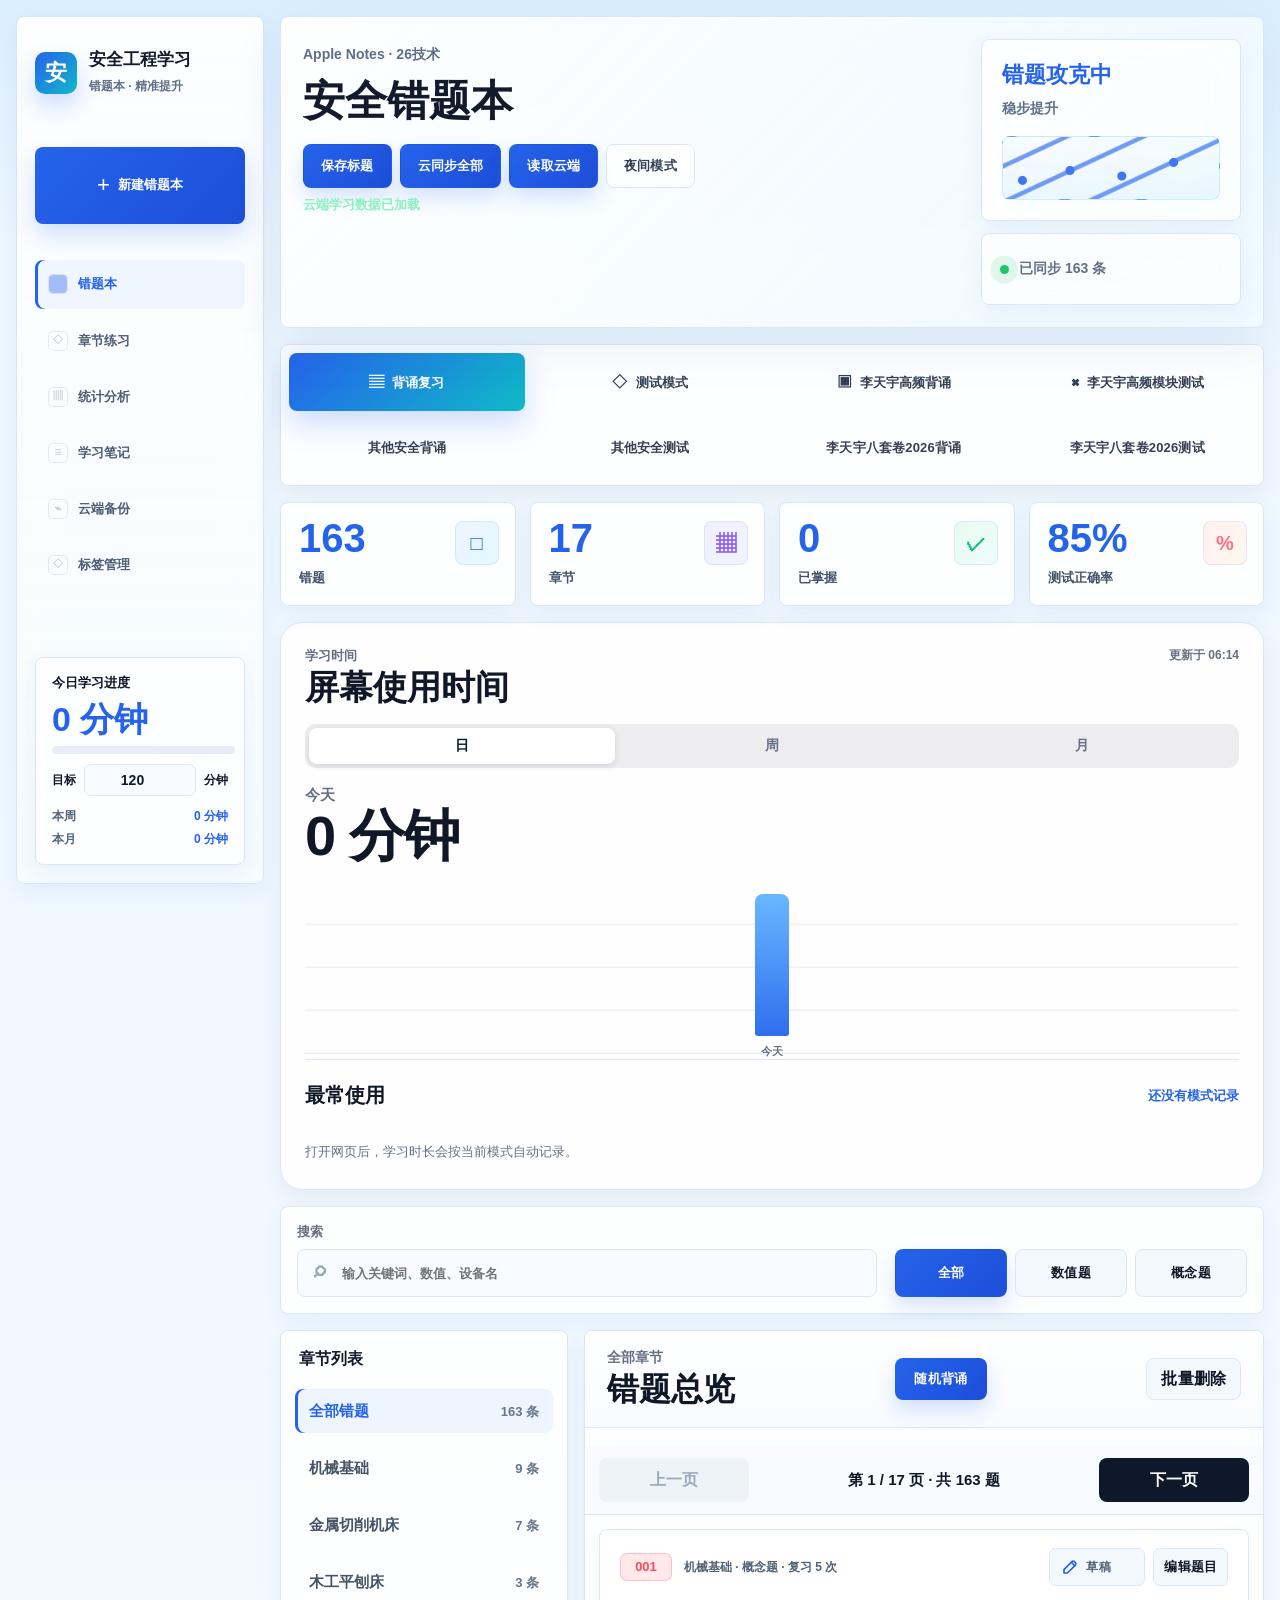
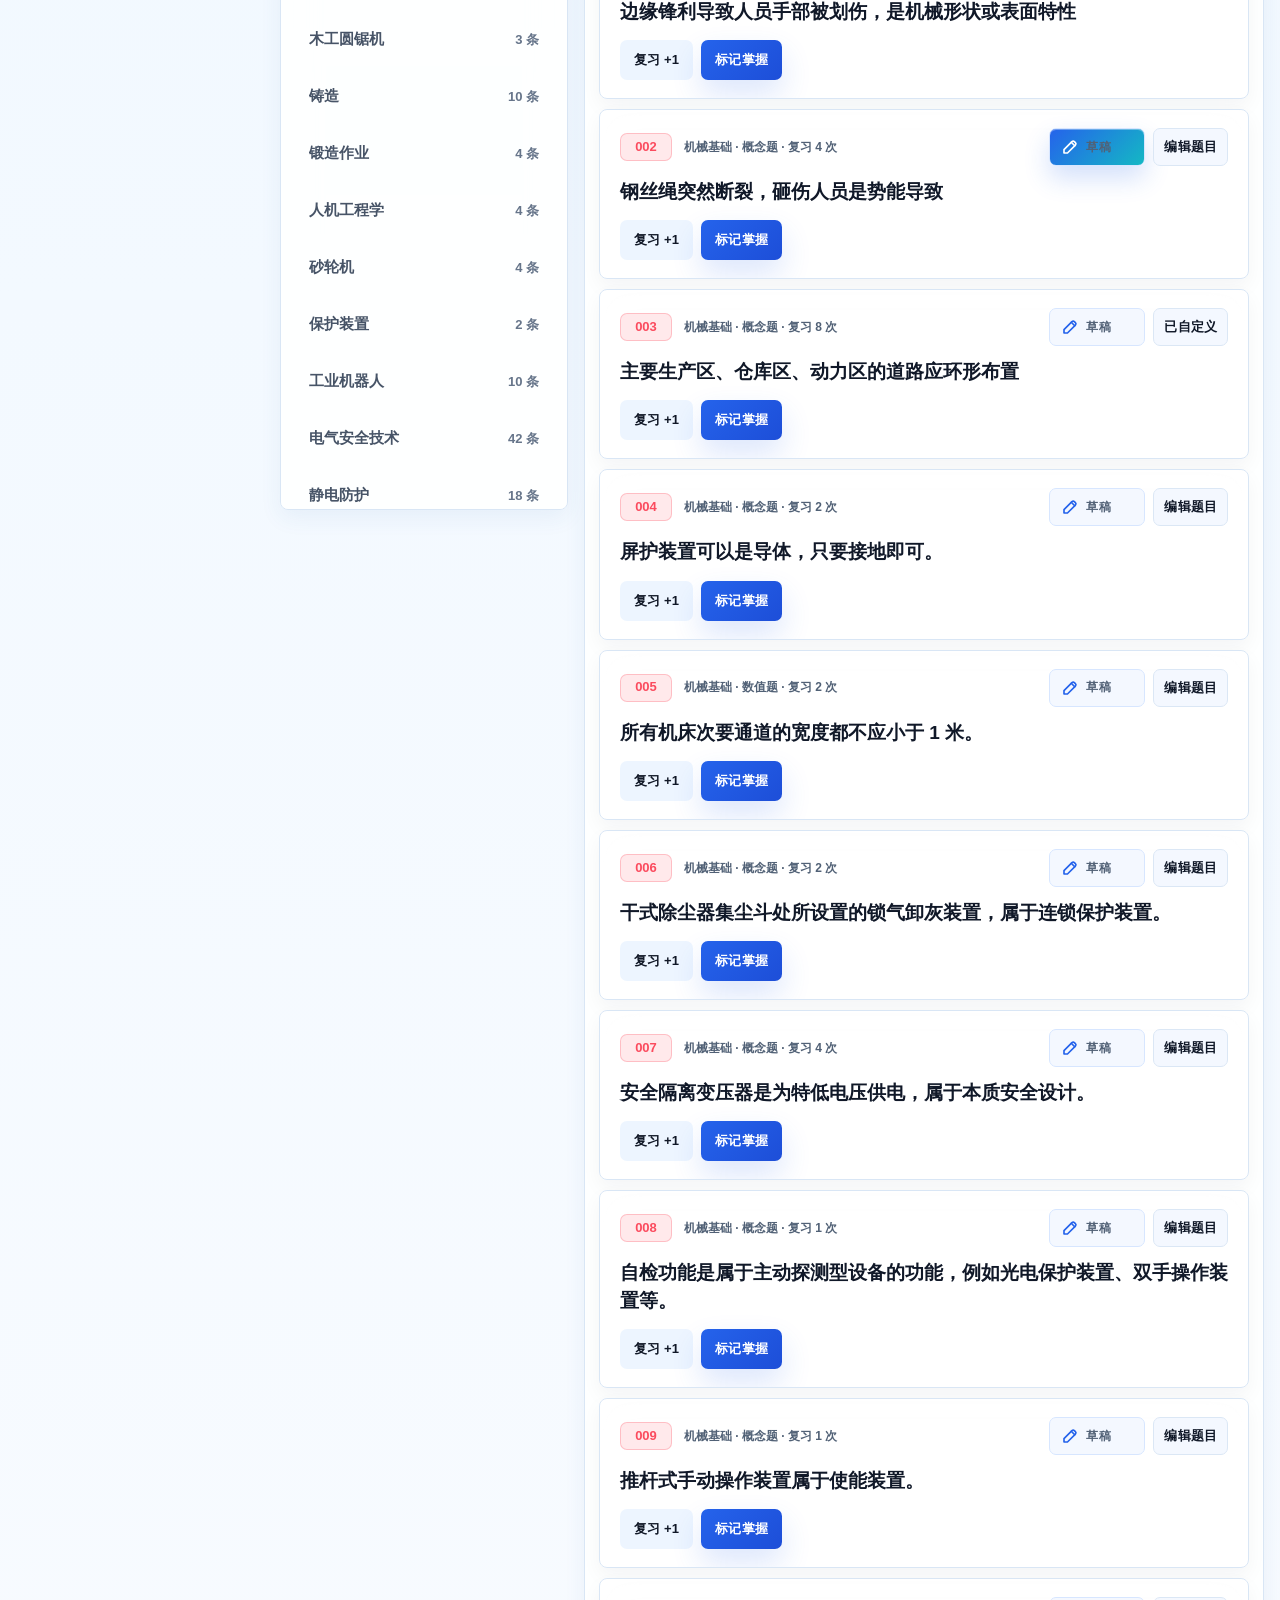
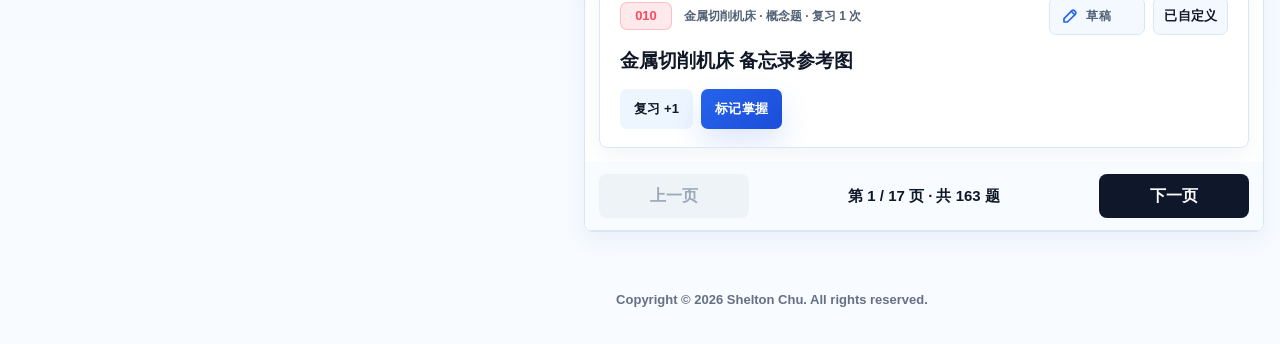
==== commit 971c1dda: "Sync question bank and add 2026 eight-set module" ====
--- a/index.html
+++ b/index.html
@@ -75,6 +75,8 @@
           <button type="button" data-mode="liyutian">李天宇高频模块测试</button>
           <button type="button" data-mode="otherSafetyReview">其他安全背诵</button>
           <button type="button" data-mode="otherSafety">其他安全测试</button>
+          <button type="button" data-mode="eightSetsReview">李天宇八套卷2026背诵</button>
+          <button type="button" data-mode="eightSets">李天宇八套卷2026测试</button>
         </section>
 
         <section class="summary" aria-label="学习概览">
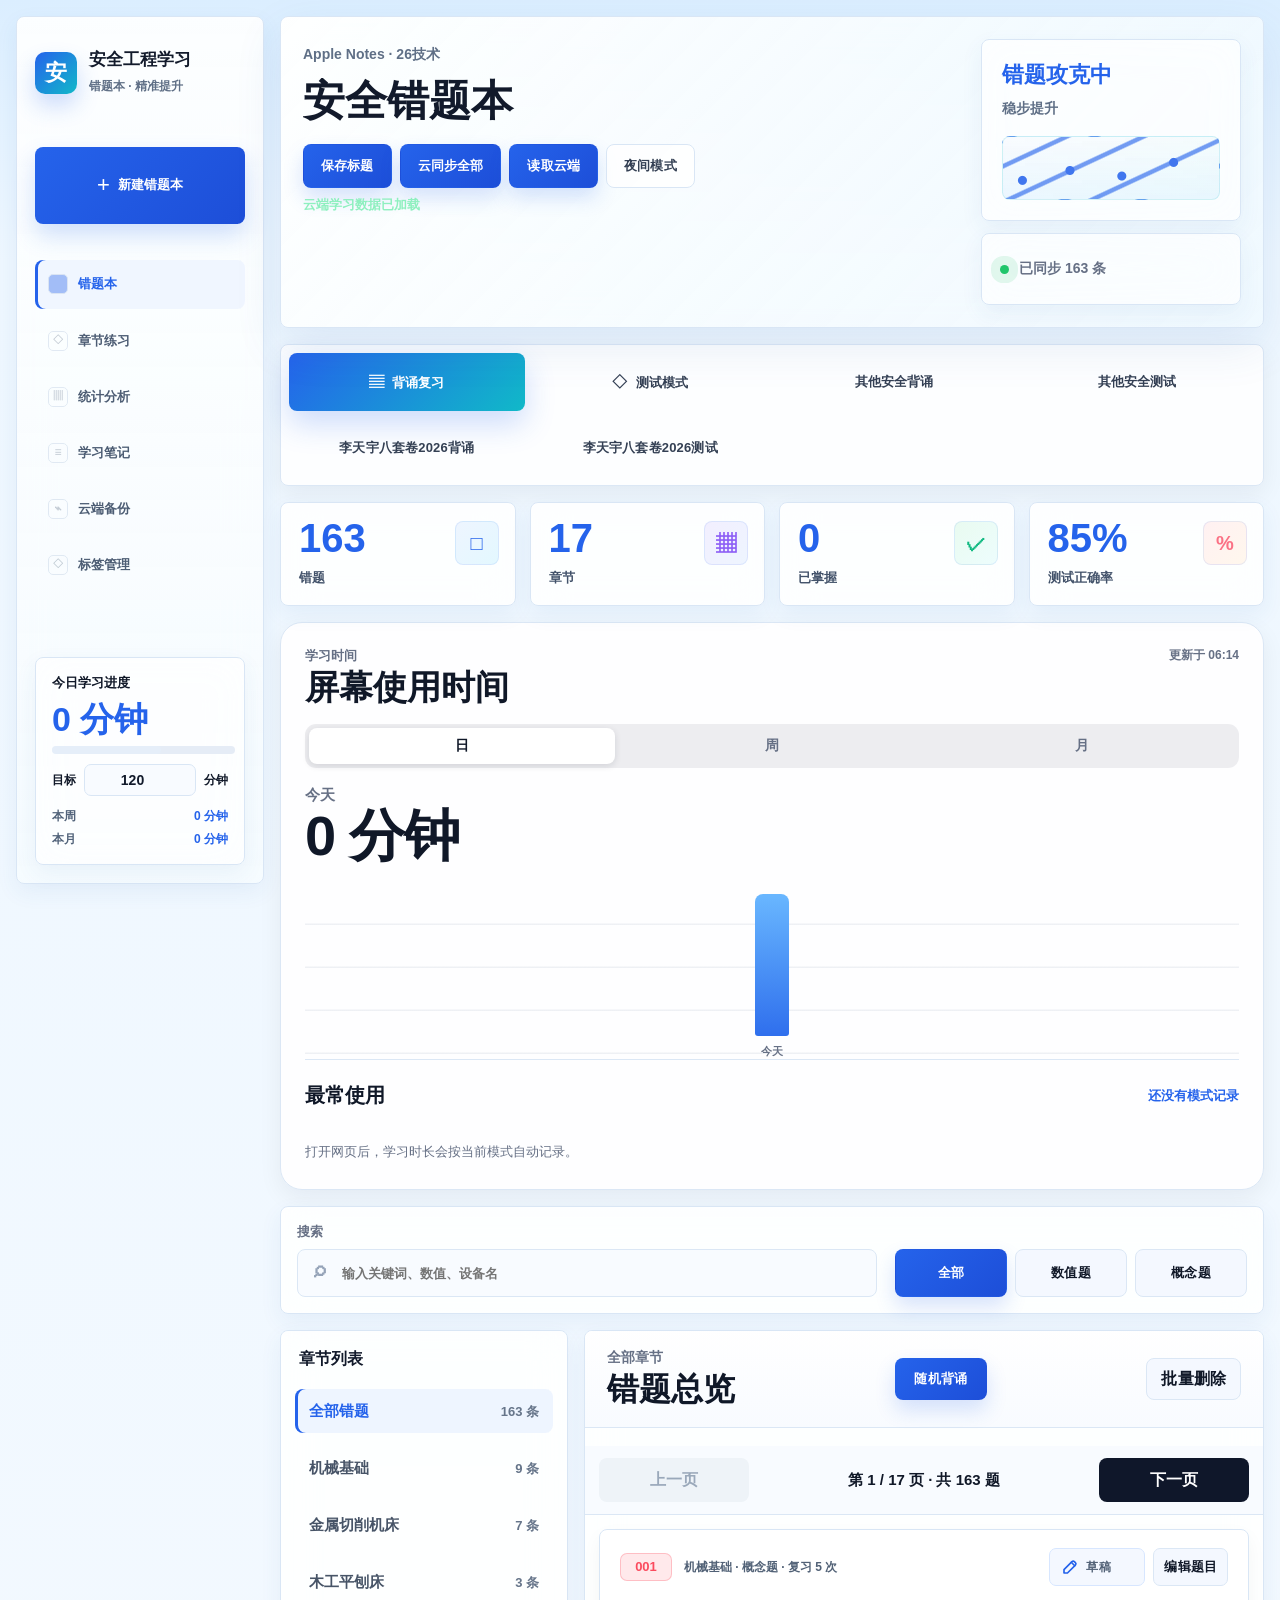
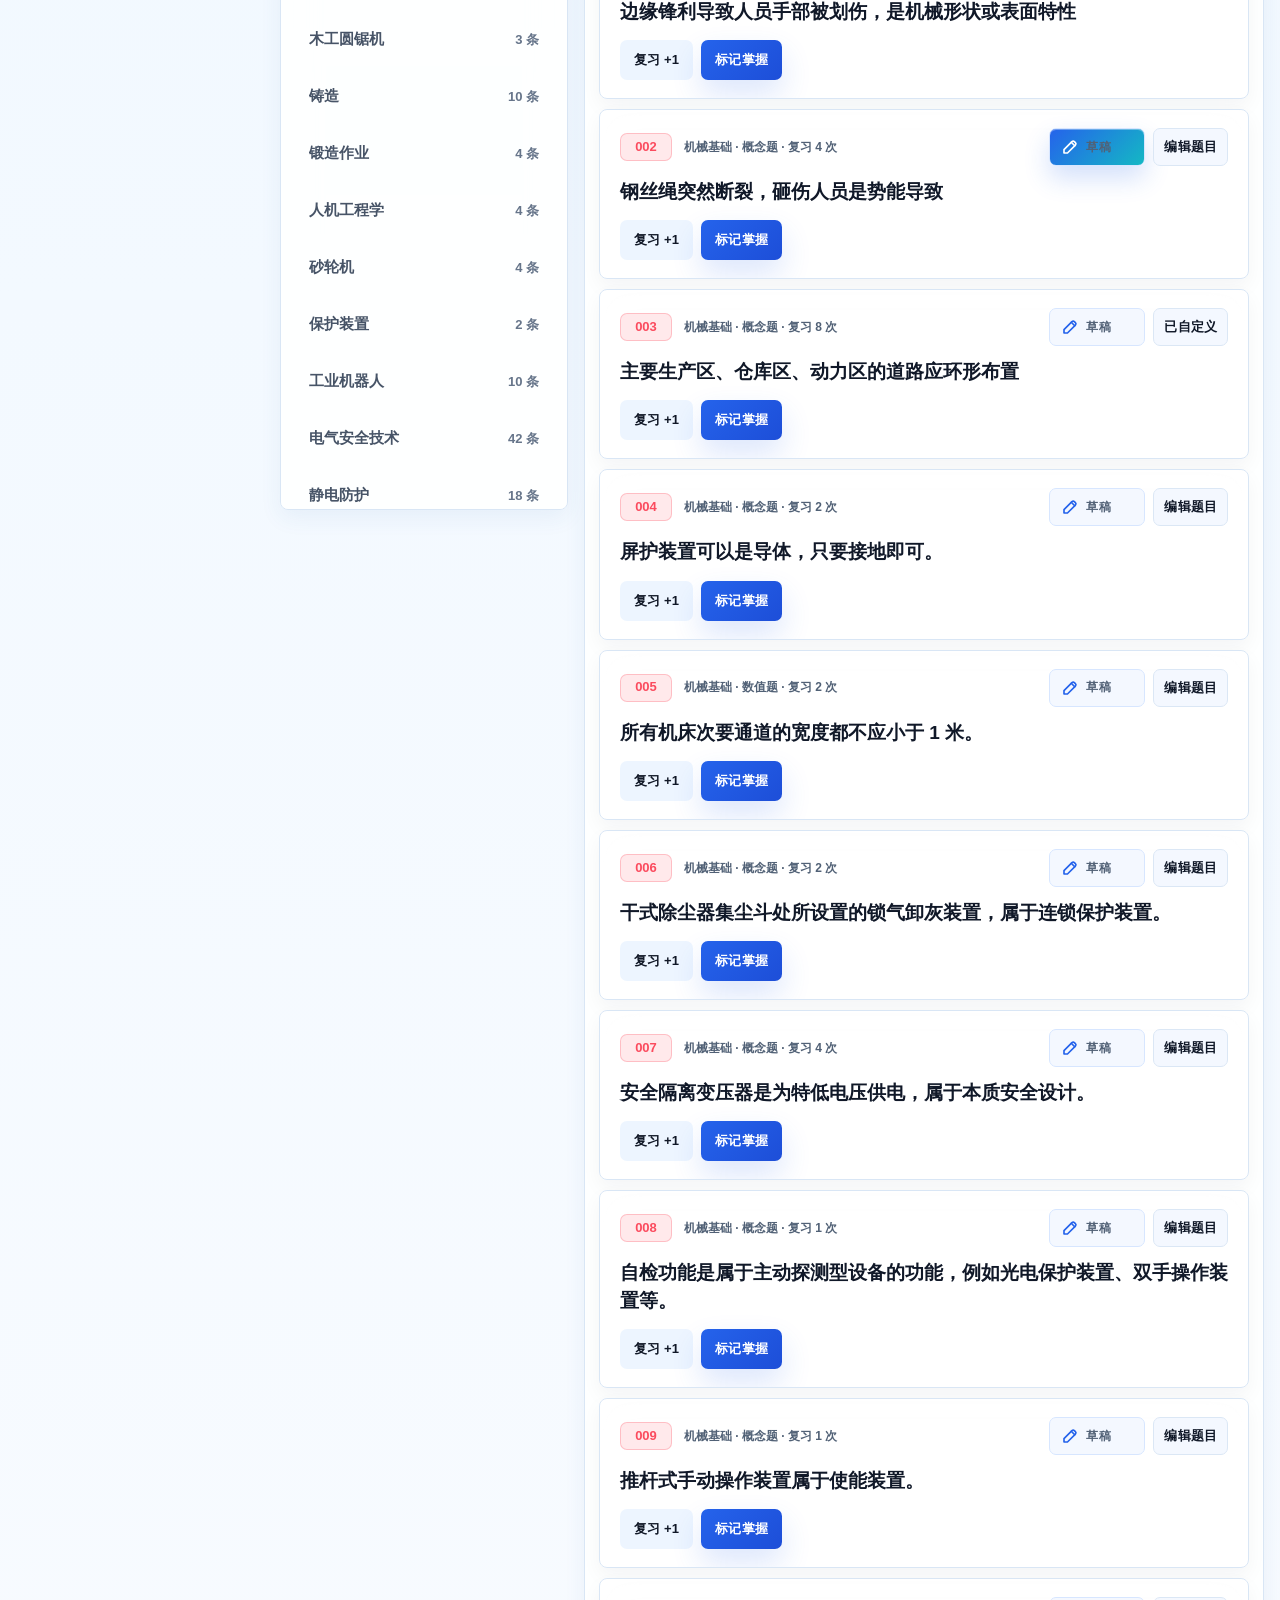
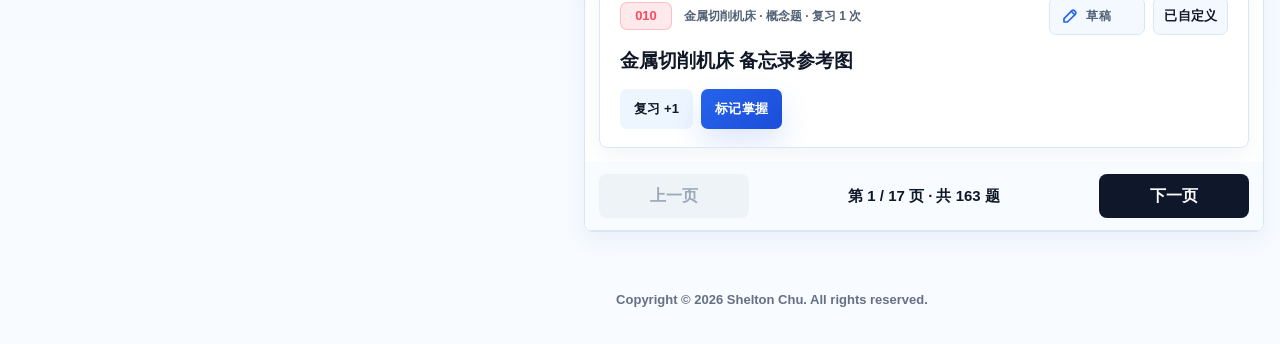
==== commit c1a08e08: "Remove high frequency study modules" ====
--- a/index.html
+++ b/index.html
@@ -71,8 +71,6 @@
         <section class="mode-switch" aria-label="学习模式">
           <button class="active" type="button" data-mode="review">背诵复习</button>
           <button type="button" data-mode="quiz">测试模式</button>
-          <button type="button" data-mode="liyutianReview">李天宇高频背诵</button>
-          <button type="button" data-mode="liyutian">李天宇高频模块测试</button>
           <button type="button" data-mode="otherSafetyReview">其他安全背诵</button>
           <button type="button" data-mode="otherSafety">其他安全测试</button>
           <button type="button" data-mode="eightSetsReview">李天宇八套卷2026背诵</button>
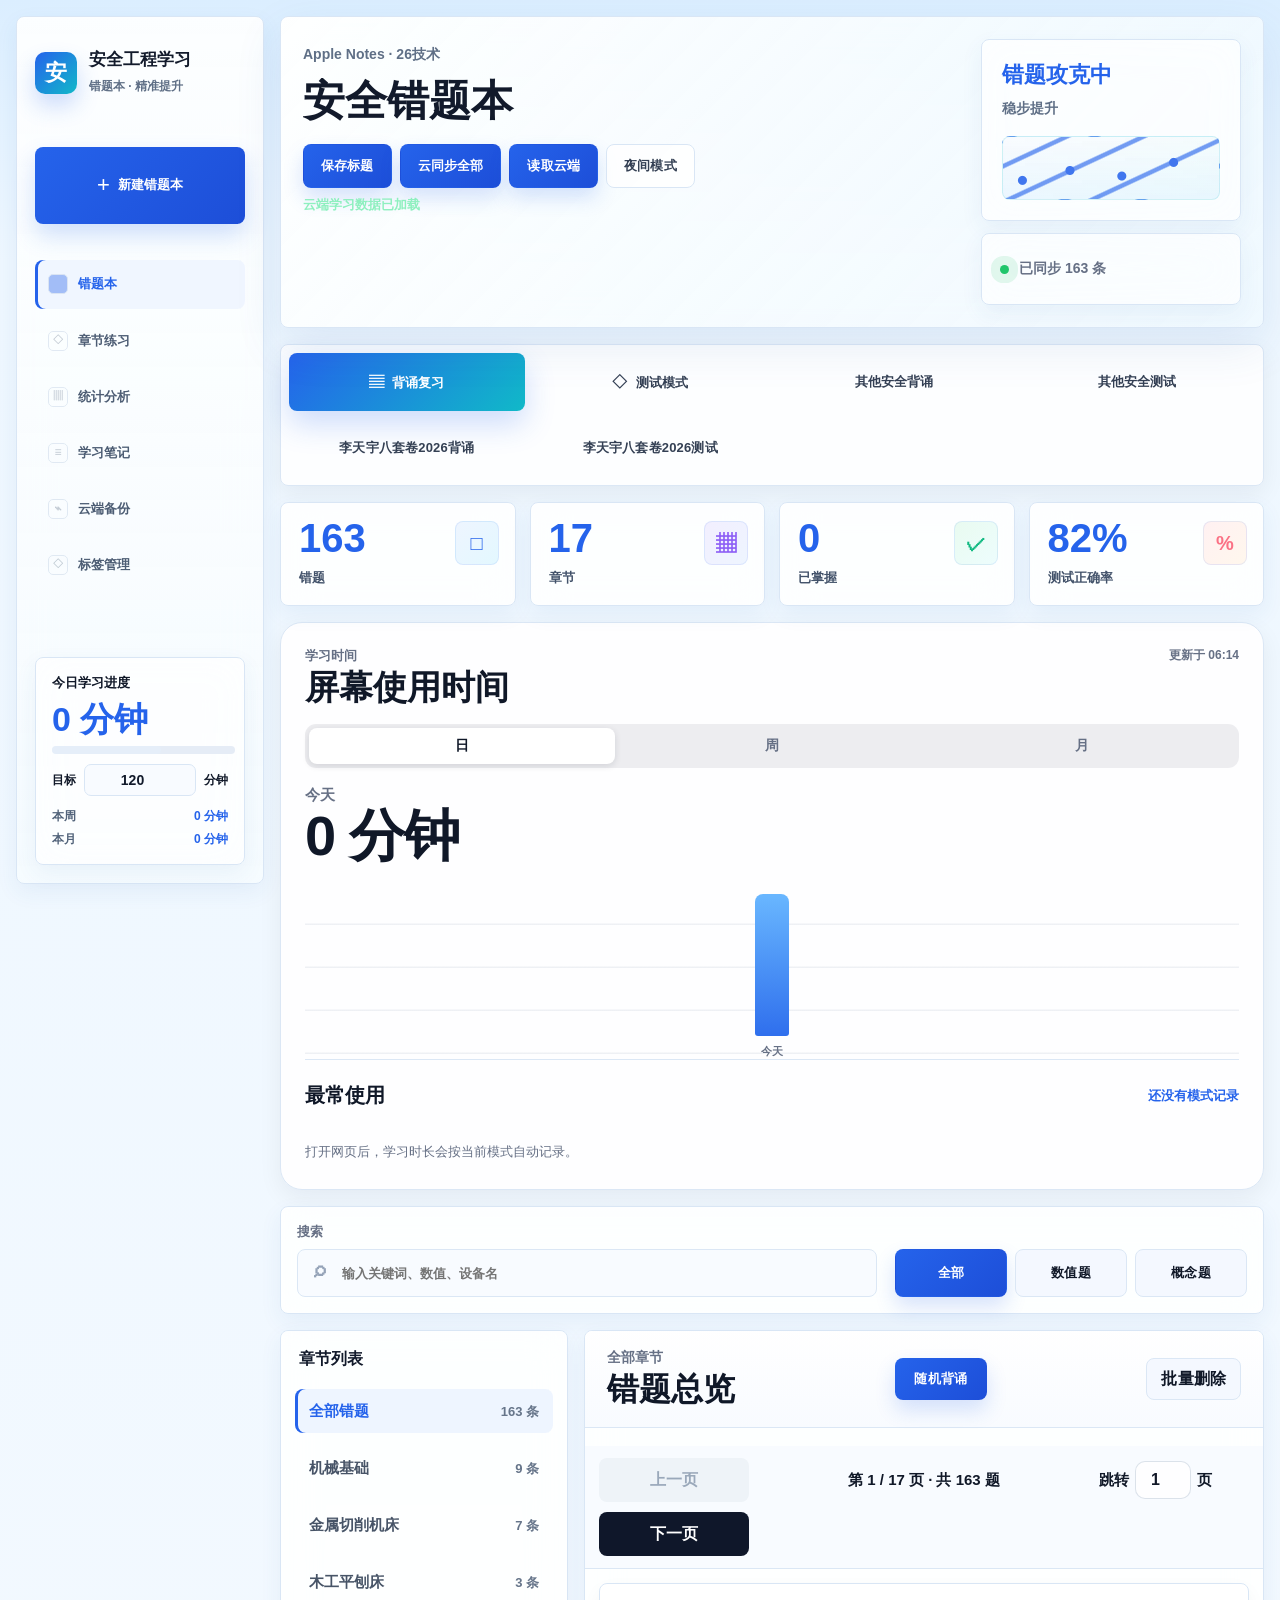
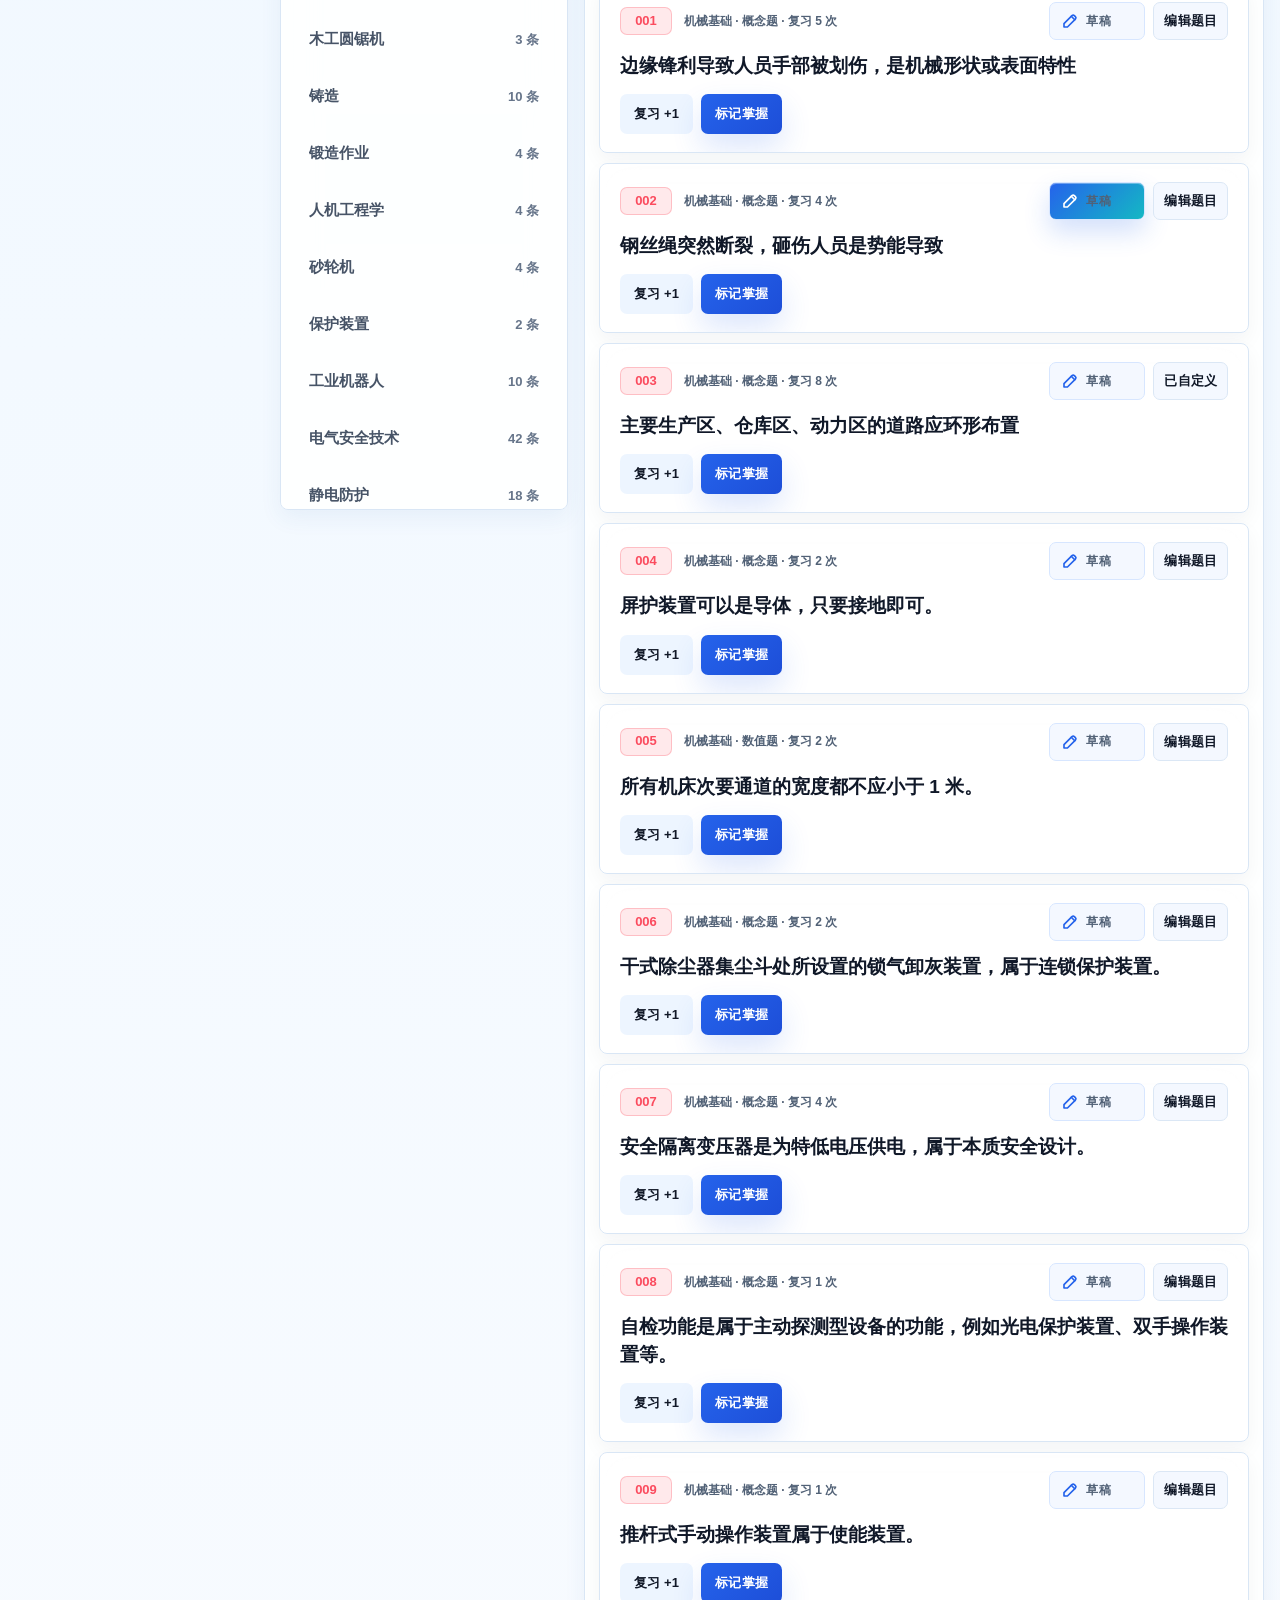
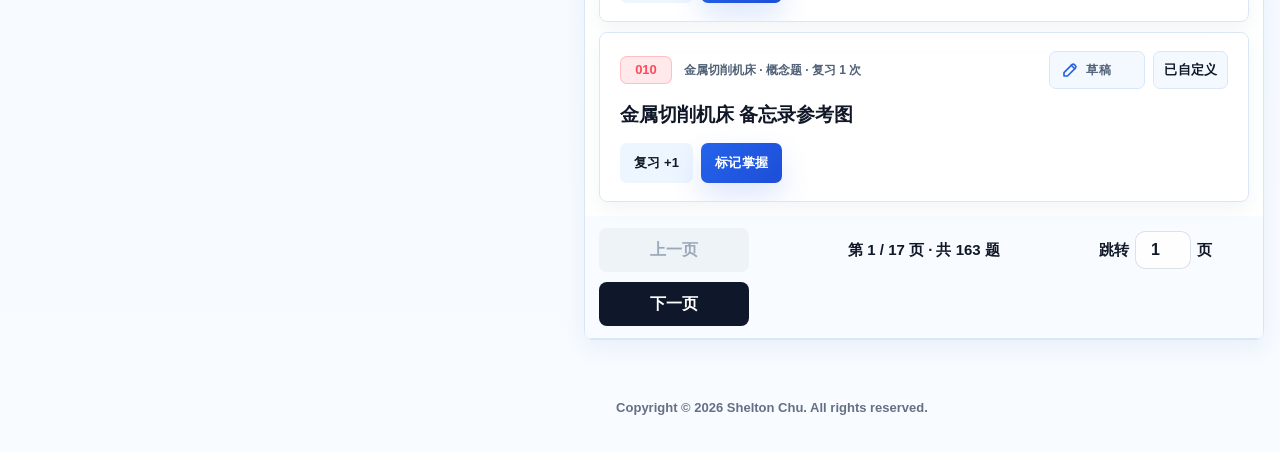
==== commit 61b66287: "Improve editor answer inference and page navigation" ====
--- a/index.html
+++ b/index.html
@@ -11,7 +11,7 @@
     <link rel="manifest" href="manifest.webmanifest" />
     <link rel="icon" href="app-icon.svg" type="image/svg+xml" />
     <link rel="apple-touch-icon" href="apple-touch-icon.png" />
-    <link rel="stylesheet" href="styles.css?v=20260806-screen-time" />
+    <link rel="stylesheet" href="styles.css?v=20260822-cloud-fix" />
   </head>
   <body>
     <div class="app">
@@ -230,6 +230,6 @@
       </article>
     </template>
 
-    <script src="app.js?v=20260806-screen-time"></script>
+    <script src="app.js?v=20260822-cloud-fix"></script>
   </body>
 </html>
--- a/styles.css
+++ b/styles.css
@@ -777,7 +777,7 @@
 
 .quiz-pager {
   display: grid;
-  grid-template-columns: 96px 1fr 96px;
+  grid-template-columns: 96px minmax(140px, 1fr) auto 96px;
   align-items: center;
   gap: 12px;
   margin-bottom: 16px;
@@ -800,6 +800,27 @@
   text-align: center;
   font-size: 15px;
   font-weight: 900;
+}
+
+.quiz-page-jump {
+  display: inline-flex;
+  align-items: center;
+  gap: 6px;
+  color: var(--muted);
+  white-space: nowrap;
+}
+
+.quiz-page-jump input {
+  width: 56px;
+  min-height: 38px;
+  padding: 0 8px;
+  border: 1px solid var(--line);
+  border-radius: 10px;
+  background: var(--surface);
+  color: var(--ink);
+  text-align: center;
+  font: inherit;
+  font-weight: 700;
 }
 
 .quiz-pager button {
@@ -5400,6 +5421,16 @@
     min-height: 38px;
   }
 
+  .quiz-pager .quiz-page-jump {
+    order: 0;
+    justify-content: center;
+  }
+
+  .quiz-pager .quiz-page-jump span {
+    order: initial;
+    min-height: auto;
+  }
+
   .site-footer {
     padding-bottom: calc(18px + env(safe-area-inset-bottom));
   }
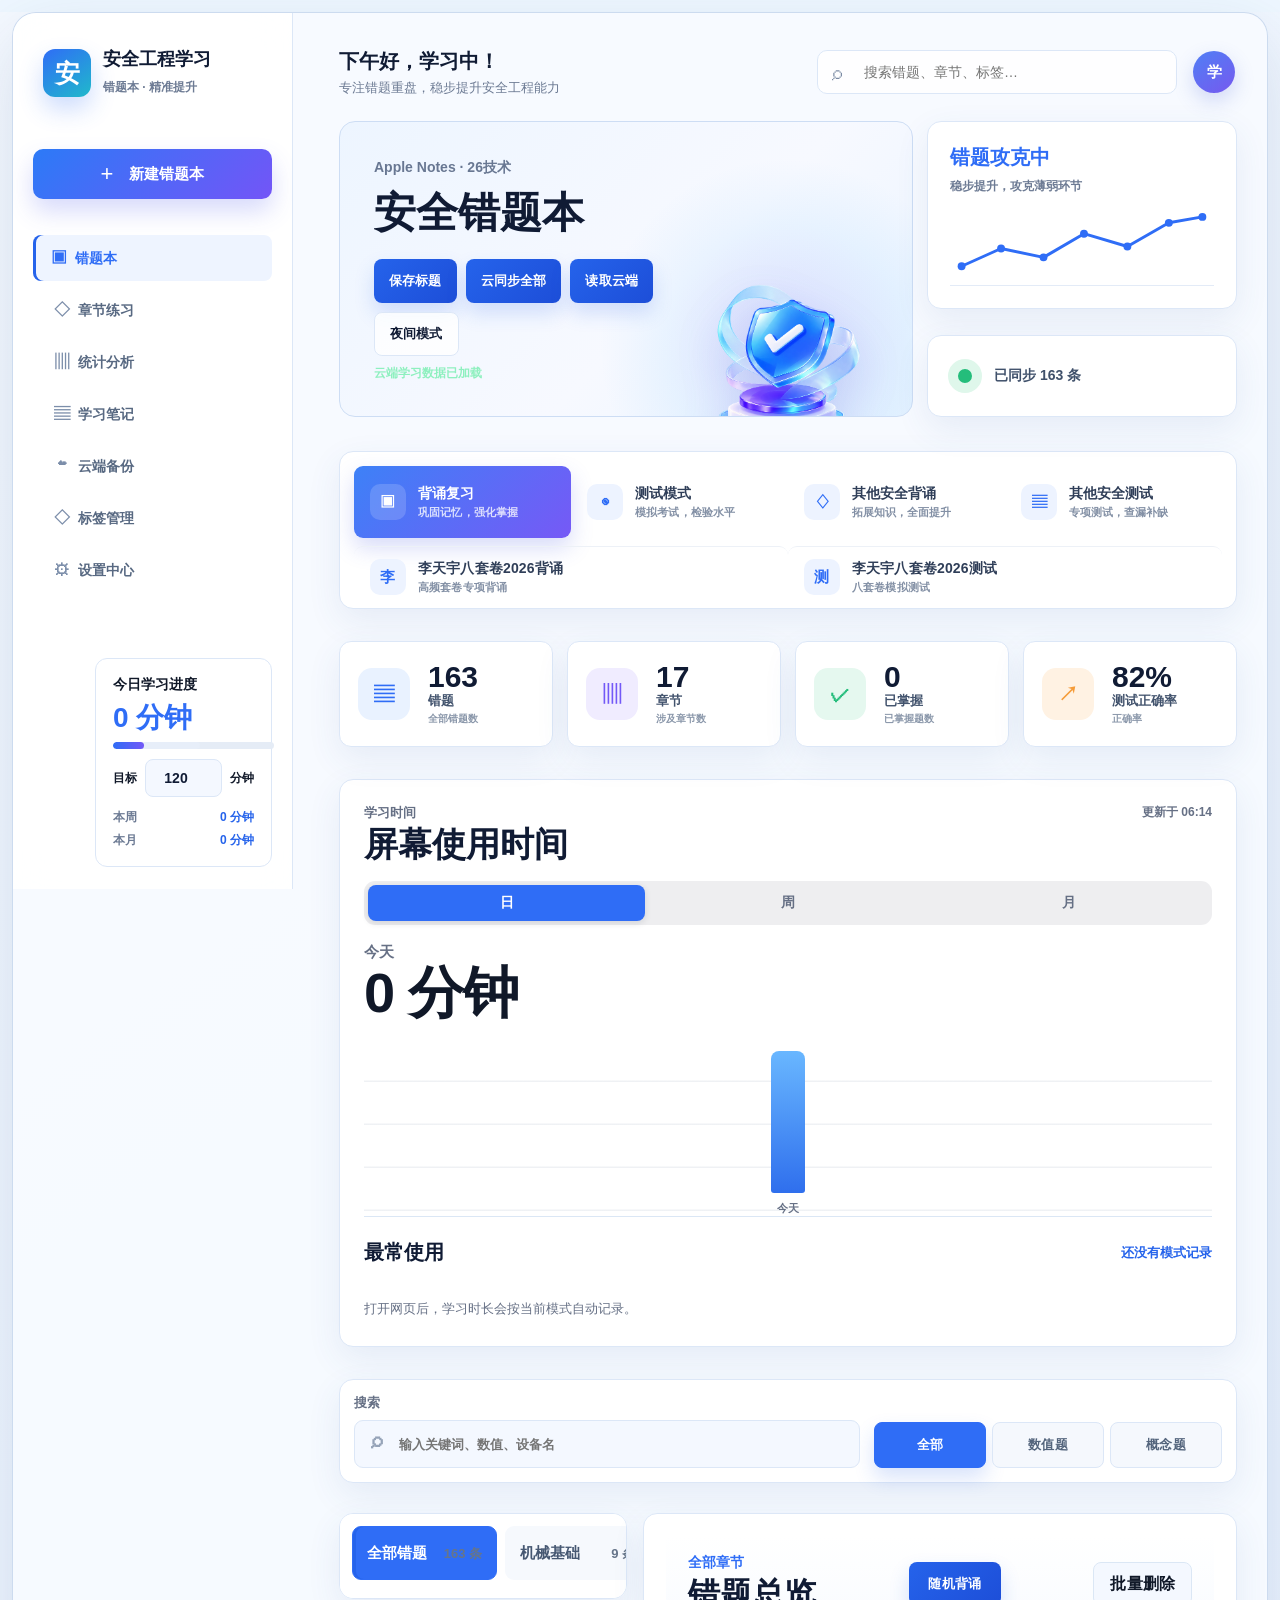
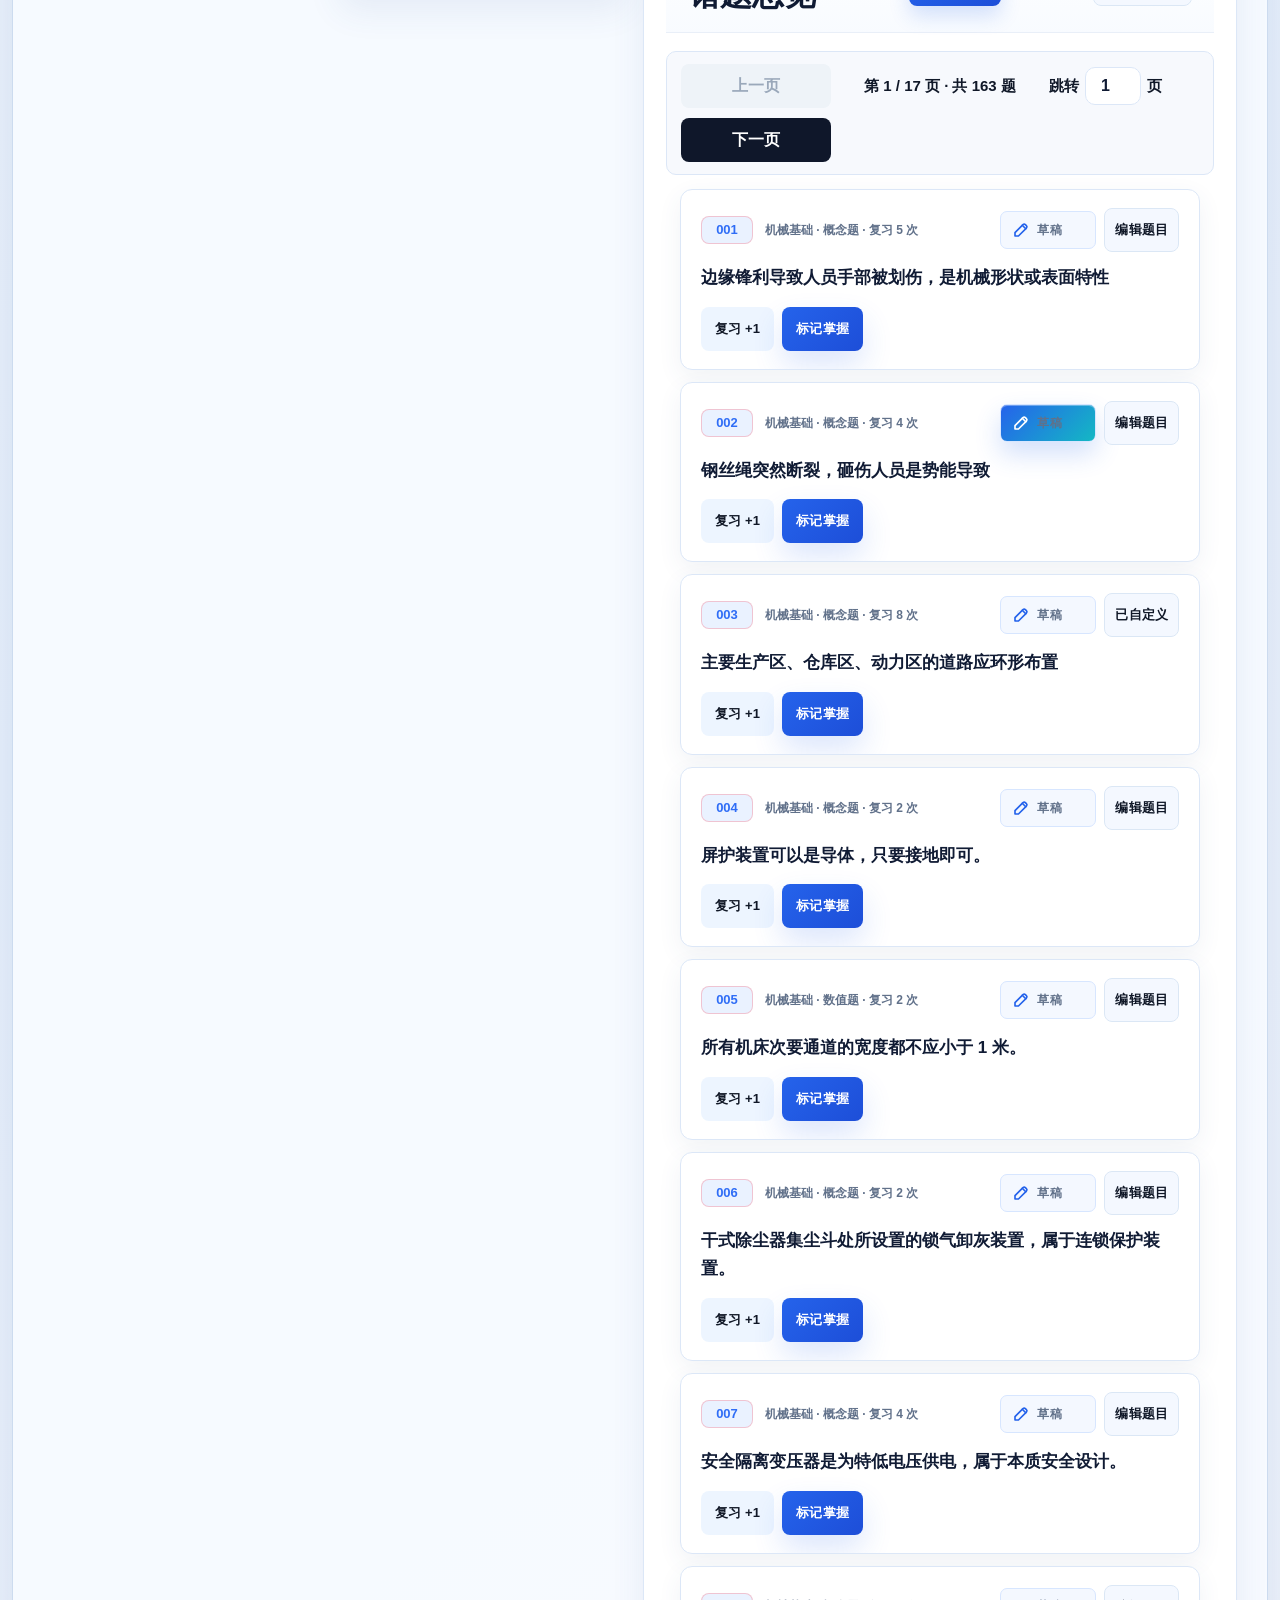
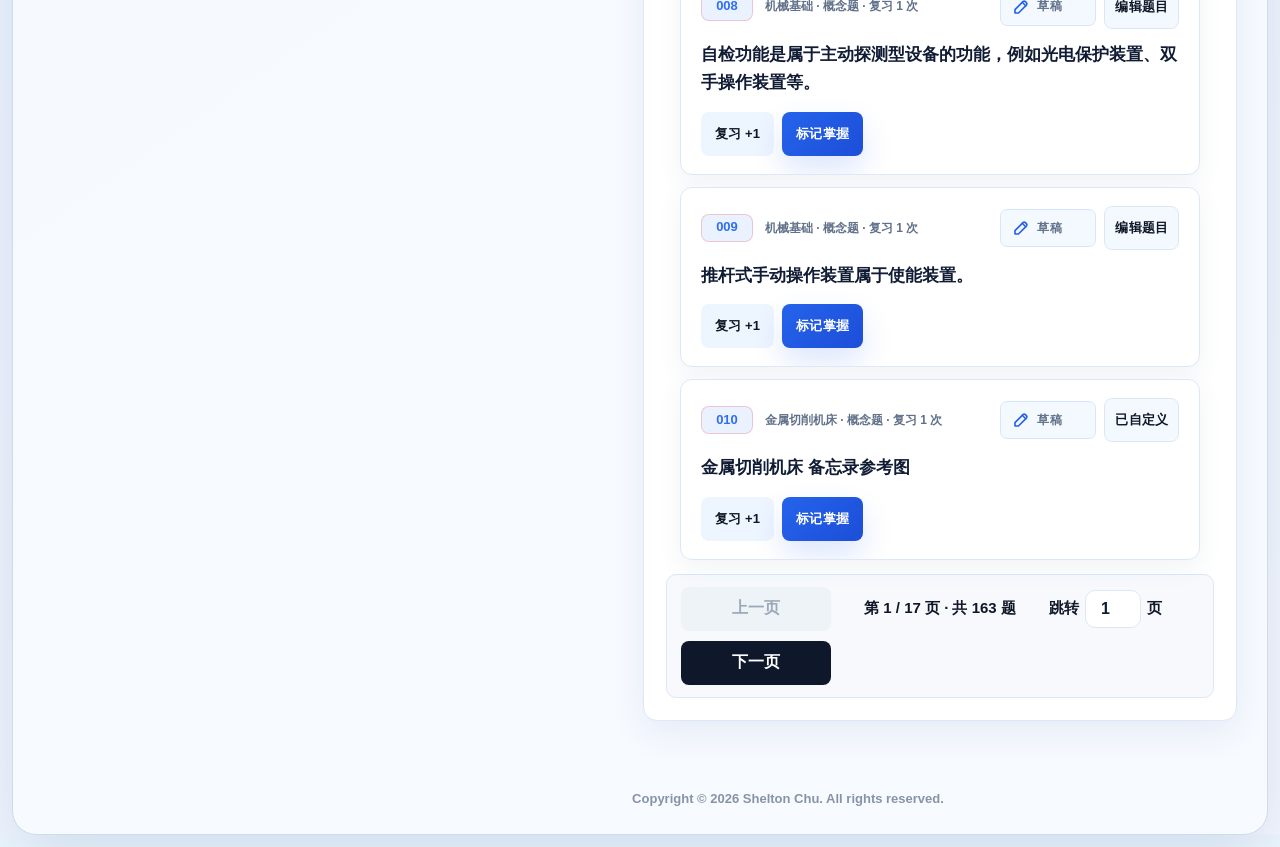
==== commit d84637f4: "Redesign notebook dashboard interface" ====
--- a/index.html
+++ b/index.html
@@ -11,7 +11,7 @@
     <link rel="manifest" href="manifest.webmanifest" />
     <link rel="icon" href="app-icon.svg" type="image/svg+xml" />
     <link rel="apple-touch-icon" href="apple-touch-icon.png" />
-    <link rel="stylesheet" href="styles.css?v=20260822-cloud-fix" />
+    <link rel="stylesheet" href="styles.css?v=20260823-dashboard-v3" />
   </head>
   <body>
     <div class="app">
@@ -23,12 +23,13 @@
         </div>
         <button class="new-book-btn" type="button">新建错题本</button>
         <nav class="side-nav">
-          <a class="active" href="#cards">错题本</a>
-          <a href="#sectionTabs">章节练习</a>
-          <a href="#analysisPanel">统计分析</a>
-          <a href="#cards">学习笔记</a>
-          <a href="#syncDataBtn">云端备份</a>
-          <a href="#cards">标签管理</a>
+          <a class="active" href="#cards"><span aria-hidden="true">▣</span><span class="nav-label">错题本</span></a>
+          <a href="#sectionTabs"><span aria-hidden="true">◇</span><span class="nav-label">章节练习</span></a>
+          <a href="#analysisPanel"><span aria-hidden="true">▥</span><span class="nav-label">统计分析</span></a>
+          <a href="#cards"><span aria-hidden="true">▤</span><span class="nav-label">学习笔记</span></a>
+          <a href="#syncDataBtn"><span aria-hidden="true">☁</span><span class="nav-label">云端备份</span></a>
+          <a href="#cards"><span aria-hidden="true">◇</span><span class="nav-label">标签管理</span></a>
+          <a href="#themeToggleBtn"><span aria-hidden="true">⚙</span><span class="nav-label">设置中心</span></a>
         </nav>
         <div class="study-target">
           <strong>今日学习进度</strong>
@@ -46,6 +47,17 @@
         </div>
       </aside>
       <header class="topbar">
+        <div class="dashboard-toolbar">
+          <div>
+            <strong>下午好，学习中！</strong>
+            <span>专注错题重盘，稳步提升安全工程能力</span>
+          </div>
+          <label class="global-search">
+            <span aria-hidden="true">⌕</span>
+            <input id="globalSearchInput" type="search" placeholder="搜索错题、章节、标签…" aria-label="全局搜索" />
+          </label>
+          <span class="toolbar-status" aria-label="学习状态">学</span>
+        </div>
         <div class="title-editor">
           <p class="source">Apple Notes · 26技术</p>
           <input id="titleInput" class="title-input" type="text" value="安全技术错题本" aria-label="错题本标题" />
@@ -56,10 +68,15 @@
             <button id="themeToggleBtn" type="button" aria-pressed="false">夜间模式</button>
             <span id="titleSyncStatus">读取云端学习数据</span>
           </div>
+          <img class="dashboard-hero-art" src="assets/dashboard-shield.png" alt="蓝色安全盾牌" />
         </div>
         <div class="honor">
           <strong>错题攻克中</strong>
-          <span>稳步提升</span>
+          <span>稳步提升，攻克薄弱环节</span>
+          <svg class="honor-chart" viewBox="0 0 260 76" role="img" aria-label="学习进度趋势">
+            <path d="M8 57 L48 39 L91 48 L132 24 L176 37 L218 13 L252 7" fill="none" stroke="currentColor" stroke-width="3" stroke-linecap="round" stroke-linejoin="round" />
+            <g fill="currentColor"><circle cx="8" cy="57" r="4"/><circle cx="48" cy="39" r="4"/><circle cx="91" cy="48" r="4"/><circle cx="132" cy="24" r="4"/><circle cx="176" cy="37" r="4"/><circle cx="218" cy="13" r="4"/><circle cx="252" cy="7" r="4"/></g>
+          </svg>
         </div>
         <div class="sync">
           <span class="sync-dot"></span>
@@ -69,30 +86,34 @@
 
       <main>
         <section class="mode-switch" aria-label="学习模式">
-          <button class="active" type="button" data-mode="review">背诵复习</button>
-          <button type="button" data-mode="quiz">测试模式</button>
-          <button type="button" data-mode="otherSafetyReview">其他安全背诵</button>
-          <button type="button" data-mode="otherSafety">其他安全测试</button>
-          <button type="button" data-mode="eightSetsReview">李天宇八套卷2026背诵</button>
-          <button type="button" data-mode="eightSets">李天宇八套卷2026测试</button>
+          <button class="active" type="button" data-mode="review"><span>▣</span><b>背诵复习<small>巩固记忆，强化掌握</small></b></button>
+          <button type="button" data-mode="quiz"><span>◉</span><b>测试模式<small>模拟考试，检验水平</small></b></button>
+          <button type="button" data-mode="otherSafetyReview"><span>♢</span><b>其他安全背诵<small>拓展知识，全面提升</small></b></button>
+          <button type="button" data-mode="otherSafety"><span>▤</span><b>其他安全测试<small>专项测试，查漏补缺</small></b></button>
+          <button type="button" data-mode="eightSetsReview"><span>李</span><b>李天宇八套卷2026背诵<small>高频套卷专项背诵</small></b></button>
+          <button type="button" data-mode="eightSets"><span>测</span><b>李天宇八套卷2026测试<small>八套卷模拟测试</small></b></button>
         </section>
 
         <section class="summary" aria-label="学习概览">
           <article>
+            <i aria-hidden="true">▤</i>
             <span id="totalCount">0</span>
-            <p>错题</p>
-          </article>
-          <article>
+            <p>错题<small>全部错题数</small></p>
+          </article>
+          <article>
+            <i aria-hidden="true">▥</i>
             <span id="sectionCount">0</span>
-            <p>章节</p>
-          </article>
-          <article>
+            <p>章节<small>涉及章节数</small></p>
+          </article>
+          <article>
+            <i aria-hidden="true">✓</i>
             <span id="masteredCount">0</span>
-            <p>已掌握</p>
-          </article>
-          <article>
+            <p>已掌握<small>已掌握题数</small></p>
+          </article>
+          <article>
+            <i aria-hidden="true">↗</i>
             <span id="quizScore">0%</span>
-            <p>测试正确率</p>
+            <p>测试正确率<small>正确率</small></p>
           </article>
         </section>
 
@@ -230,6 +251,6 @@
       </article>
     </template>
 
-    <script src="app.js?v=20260822-cloud-fix"></script>
+    <script src="app.js?v=20260823-dashboard-v3"></script>
   </body>
 </html>
--- a/styles.css
+++ b/styles.css
@@ -6654,3 +6654,1307 @@
     display: grid;
   }
 }
+
+/* 2026 dashboard refresh, aligned to the supplied learning workspace. */
+:root {
+  --dash-bg: #eef5ff;
+  --dash-canvas: #f7faff;
+  --dash-surface: #ffffff;
+  --dash-surface-soft: #f4f8ff;
+  --dash-ink: #101b34;
+  --dash-muted: #6d7b94;
+  --dash-line: #dce7f7;
+  --dash-blue: #2f6df6;
+  --dash-violet: #7359f7;
+  --dash-green: #24bd7b;
+  --dash-orange: #f59b38;
+  --dash-shadow: 0 12px 34px rgba(53, 91, 150, 0.09);
+  --dash-shadow-raised: 0 18px 44px rgba(40, 78, 145, 0.14);
+}
+
+html {
+  scroll-behavior: smooth;
+}
+
+body {
+  color: var(--dash-ink);
+  background: linear-gradient(145deg, #f5f9ff 0%, #eaf3ff 48%, #f6f8ff 100%);
+  font-family: -apple-system, BlinkMacSystemFont, "SF Pro Display", "SF Pro Text", "Segoe UI", sans-serif;
+  letter-spacing: 0;
+}
+
+body::before {
+  display: none;
+}
+
+button,
+input,
+textarea {
+  letter-spacing: 0;
+}
+
+button,
+a,
+input[type="checkbox"] {
+  cursor: pointer;
+}
+
+button:focus-visible,
+a:focus-visible,
+input:focus-visible,
+textarea:focus-visible {
+  outline: 3px solid rgba(47, 109, 246, 0.24);
+  outline-offset: 2px;
+}
+
+.app {
+  display: grid;
+  grid-template-columns: 280px minmax(0, 1fr);
+  grid-template-areas:
+    "sidebar topbar"
+    "sidebar main"
+    "sidebar footer";
+  width: min(1500px, calc(100% - 24px));
+  min-height: calc(100vh - 24px);
+  margin: 12px auto;
+  padding: 0;
+  overflow: clip;
+  background: rgba(247, 250, 255, 0.94);
+  border: 1px solid rgba(191, 209, 234, 0.76);
+  border-radius: 24px;
+  box-shadow: 0 24px 70px rgba(39, 72, 124, 0.15);
+}
+
+.app-sidebar {
+  grid-area: sidebar;
+  position: sticky;
+  top: 12px;
+  align-self: start;
+  display: flex;
+  flex-direction: column;
+  gap: 18px;
+  height: calc(100vh - 24px);
+  padding: 26px 20px 22px;
+  overflow: auto;
+  color: var(--dash-ink);
+  background: rgba(255, 255, 255, 0.9);
+  border: 0;
+  border-right: 1px solid var(--dash-line);
+  border-radius: 0;
+  box-shadow: none;
+  backdrop-filter: blur(20px);
+  -webkit-backdrop-filter: blur(20px);
+}
+
+.app-sidebar::before,
+.app-sidebar::after {
+  display: none;
+}
+
+.brand-mark {
+  display: grid;
+  grid-template-columns: 48px 1fr;
+  grid-template-rows: auto auto;
+  column-gap: 12px;
+  align-items: center;
+  padding: 10px 10px 16px;
+}
+
+.brand-mark > span {
+  grid-row: 1 / 3;
+  display: grid;
+  place-items: center;
+  width: 48px;
+  height: 48px;
+  color: #ffffff;
+  background: linear-gradient(145deg, var(--dash-blue), #20b9cb);
+  border-radius: 12px;
+  box-shadow: 0 12px 24px rgba(47, 109, 246, 0.24);
+  font-size: 25px;
+  font-weight: 900;
+}
+
+.brand-mark strong {
+  align-self: end;
+  color: var(--dash-ink);
+  font-size: 18px;
+  font-weight: 850;
+}
+
+.brand-mark small {
+  align-self: start;
+  color: var(--dash-muted);
+  font-size: 12px;
+  font-weight: 700;
+}
+
+.new-book-btn {
+  min-height: 50px;
+  color: #ffffff;
+  background: linear-gradient(135deg, #2c7af7, #7355f7);
+  border: 0;
+  border-radius: 10px;
+  box-shadow: 0 12px 24px rgba(74, 88, 235, 0.22);
+  font-size: 15px;
+  font-weight: 800;
+  transition: filter 180ms ease, box-shadow 180ms ease;
+}
+
+.new-book-btn:hover {
+  filter: brightness(1.05);
+  box-shadow: 0 16px 30px rgba(74, 88, 235, 0.28);
+}
+
+.new-book-btn::before {
+  content: "+";
+  margin-right: 8px;
+  font-size: 22px;
+  font-weight: 400;
+  vertical-align: -1px;
+}
+
+.side-nav {
+  display: grid;
+  gap: 6px;
+}
+
+.side-nav a {
+  display: grid;
+  grid-template-columns: 28px 1fr;
+  align-items: center;
+  min-height: 46px;
+  padding: 0 14px;
+  color: #586982;
+  border: 0;
+  border-left: 3px solid transparent;
+  border-radius: 8px;
+  font-size: 14px;
+  font-weight: 750;
+  text-decoration: none;
+  transition: color 180ms ease, background 180ms ease, border-color 180ms ease;
+}
+
+.side-nav a span {
+  display: grid;
+  place-items: center;
+  width: 24px;
+  height: 24px;
+  color: #7c8eaa;
+  font-size: 16px;
+}
+
+.side-nav a .nav-label {
+  display: block;
+  width: auto;
+  height: auto;
+  min-width: 0;
+  color: inherit;
+  font-size: inherit;
+  font-weight: inherit;
+  line-height: 1.3;
+  white-space: nowrap;
+}
+
+.side-nav a::before,
+.side-nav a::after {
+  display: none !important;
+  content: none !important;
+}
+
+.side-nav a:hover,
+.side-nav a.active {
+  color: var(--dash-blue);
+  background: #eef4ff;
+  border-left-color: var(--dash-blue);
+}
+
+.side-nav a.active span {
+  color: var(--dash-blue);
+}
+
+.study-target {
+  display: grid;
+  gap: 10px;
+  margin-top: auto;
+  padding: 17px;
+  color: var(--dash-ink);
+  background: var(--dash-surface);
+  border: 1px solid var(--dash-line);
+  border-radius: 12px;
+  box-shadow: none;
+}
+
+.study-target strong {
+  font-size: 14px;
+}
+
+.study-target > span {
+  color: var(--dash-blue);
+  font-size: 28px;
+  font-weight: 850;
+}
+
+.study-target > i {
+  height: 7px;
+  overflow: hidden;
+  background: #e7eef9;
+  border-radius: 999px;
+}
+
+.study-target > i::after {
+  content: "";
+  display: block;
+  width: 36%;
+  height: 100%;
+  background: linear-gradient(90deg, var(--dash-blue), var(--dash-violet));
+  border-radius: inherit;
+}
+
+.study-goal-control {
+  display: grid;
+  grid-template-columns: auto 1fr auto;
+  align-items: center;
+  gap: 8px;
+}
+
+.study-goal-control input {
+  width: 100%;
+  min-height: 38px;
+  color: var(--dash-ink);
+  background: var(--dash-surface-soft);
+  border: 1px solid var(--dash-line);
+  border-radius: 8px;
+  text-align: center;
+  font-weight: 800;
+}
+
+.study-time-stats b {
+  color: var(--dash-muted);
+}
+
+.topbar {
+  grid-area: topbar;
+  display: grid;
+  grid-template-columns: minmax(0, 1fr) 310px;
+  grid-template-areas:
+    "toolbar toolbar"
+    "title honor"
+    "title sync";
+  grid-template-rows: auto 1fr auto;
+  gap: 14px;
+  margin: 0;
+  padding: 24px 30px 0;
+  overflow: visible;
+  color: var(--dash-ink);
+  background: transparent;
+  border: 0;
+  border-radius: 0;
+  box-shadow: none;
+  backdrop-filter: none;
+  -webkit-backdrop-filter: none;
+}
+
+.topbar::before,
+.topbar::after {
+  display: none;
+}
+
+.topbar > * {
+  z-index: auto;
+}
+
+.dashboard-toolbar {
+  grid-area: toolbar;
+  display: grid;
+  grid-template-columns: 1fr minmax(280px, 360px) 44px;
+  align-items: center;
+  gap: 16px;
+  min-height: 70px;
+}
+
+.dashboard-toolbar > div {
+  display: grid;
+  gap: 4px;
+}
+
+.dashboard-toolbar strong {
+  color: var(--dash-ink);
+  font-size: 20px;
+  font-weight: 850;
+}
+
+.dashboard-toolbar > div span {
+  color: var(--dash-muted);
+  font-size: 13px;
+}
+
+.global-search {
+  display: grid;
+  grid-template-columns: 22px 1fr;
+  align-items: center;
+  gap: 8px;
+  min-height: 44px;
+  padding: 0 14px;
+  background: rgba(255, 255, 255, 0.82);
+  border: 1px solid var(--dash-line);
+  border-radius: 10px;
+}
+
+.global-search > span {
+  color: #7b8ba4;
+  font-size: 20px;
+}
+
+.global-search input {
+  width: 100%;
+  min-width: 0;
+  color: var(--dash-ink);
+  background: transparent;
+  border: 0;
+  outline: 0;
+  font-size: 14px;
+}
+
+.toolbar-status {
+  display: grid;
+  place-items: center;
+  width: 42px;
+  height: 42px;
+  color: #ffffff;
+  background: linear-gradient(145deg, #507ff5, #7659ef);
+  border-radius: 50%;
+  box-shadow: 0 8px 20px rgba(70, 94, 212, 0.22);
+  font-size: 15px;
+  font-weight: 850;
+}
+
+.title-editor {
+  grid-area: title;
+  position: relative;
+  display: flex;
+  flex-direction: column;
+  justify-content: center;
+  min-height: 296px;
+  padding: 32px 42% 30px 34px;
+  overflow: hidden;
+  color: var(--dash-ink);
+  background: linear-gradient(135deg, #edf5ff 0%, #f7f9ff 58%, #eaf4ff 100%);
+  border: 1px solid #cdddf4;
+  border-radius: 16px;
+  box-shadow: none;
+}
+
+.title-editor::after {
+  content: "";
+  position: absolute;
+  right: -70px;
+  bottom: -125px;
+  width: 390px;
+  height: 390px;
+  background: radial-gradient(circle, rgba(102, 91, 248, 0.18), rgba(76, 176, 255, 0.08) 44%, transparent 68%);
+  pointer-events: none;
+}
+
+.source {
+  margin-bottom: 12px;
+  color: #687792;
+  font-size: 14px;
+  font-weight: 750;
+}
+
+.title-input {
+  width: 100%;
+  min-width: 0;
+  height: auto;
+  padding: 0;
+  color: var(--dash-ink);
+  background: transparent;
+  border: 0;
+  border-radius: 0;
+  box-shadow: none;
+  font-size: 42px;
+  line-height: 1.15;
+  font-weight: 900;
+}
+
+.title-input:focus {
+  outline: 0;
+  box-shadow: 0 2px 0 var(--dash-blue);
+}
+
+.title-actions {
+  display: flex;
+  flex-wrap: wrap;
+  align-items: center;
+  gap: 9px;
+  margin-top: 20px;
+}
+
+.title-actions button {
+  min-height: 44px;
+  padding: 0 15px;
+  color: #ffffff;
+  background: linear-gradient(135deg, var(--dash-blue), var(--dash-violet));
+  border: 0;
+  border-radius: 8px;
+  box-shadow: 0 8px 18px rgba(61, 92, 226, 0.18);
+  font-size: 13px;
+  font-weight: 800;
+  transition: filter 180ms ease, box-shadow 180ms ease;
+}
+
+.title-actions button:hover {
+  filter: brightness(1.06);
+  box-shadow: 0 12px 24px rgba(61, 92, 226, 0.24);
+}
+
+.title-actions #themeToggleBtn {
+  color: var(--dash-ink);
+  background: rgba(255, 255, 255, 0.78);
+  border: 1px solid var(--dash-line);
+  box-shadow: none;
+}
+
+#titleSyncStatus {
+  flex-basis: 100%;
+  color: var(--dash-green);
+  font-size: 12px;
+  font-weight: 750;
+}
+
+.dashboard-hero-art {
+  position: absolute;
+  z-index: 1;
+  right: 2%;
+  bottom: -14%;
+  width: min(42%, 390px);
+  height: auto;
+  object-fit: contain;
+  filter: drop-shadow(0 18px 20px rgba(66, 94, 210, 0.18));
+  pointer-events: none;
+}
+
+.title-editor > :not(.dashboard-hero-art) {
+  position: relative;
+  z-index: 2;
+}
+
+.honor {
+  grid-area: honor;
+  display: grid;
+  align-content: start;
+  gap: 7px;
+  min-width: 0;
+  padding: 22px;
+  color: var(--dash-ink);
+  background: var(--dash-surface);
+  border: 1px solid var(--dash-line);
+  border-radius: 14px;
+  box-shadow: var(--dash-shadow);
+}
+
+.honor::before,
+.honor::after {
+  display: none !important;
+  content: none !important;
+}
+
+.honor > * {
+  order: initial !important;
+}
+
+.honor strong {
+  color: var(--dash-blue);
+  font-size: 20px;
+  font-weight: 850;
+}
+
+.honor span {
+  color: var(--dash-muted);
+  font-size: 12px;
+}
+
+.honor-chart {
+  width: 100%;
+  height: 76px;
+  margin-top: 8px;
+  color: var(--dash-blue);
+  border-bottom: 1px solid #e3ebf7;
+}
+
+.sync {
+  grid-area: sync;
+  display: flex;
+  align-items: center;
+  gap: 12px;
+  min-height: 82px;
+  padding: 18px 20px;
+  color: var(--dash-ink);
+  background: var(--dash-surface);
+  border: 1px solid var(--dash-line);
+  border-radius: 14px;
+  box-shadow: var(--dash-shadow);
+}
+
+.sync-dot {
+  width: 34px;
+  height: 34px;
+  border: 10px solid #dff7eb;
+  background: var(--dash-green);
+  box-shadow: none;
+}
+
+.sync #updatedAt {
+  color: #40516b;
+  font-size: 14px;
+  font-weight: 800;
+}
+
+main {
+  grid-area: main;
+  width: 100%;
+  max-width: none;
+  padding: 18px 30px 36px;
+}
+
+.mode-switch {
+  display: grid;
+  grid-template-columns: repeat(4, minmax(0, 1fr));
+  gap: 0;
+  margin: 0 0 16px;
+  padding: 14px;
+  overflow: hidden;
+  background: var(--dash-surface);
+  border: 1px solid var(--dash-line);
+  border-radius: 14px;
+  box-shadow: var(--dash-shadow);
+}
+
+.mode-switch button {
+  display: grid;
+  grid-template-columns: 38px minmax(0, 1fr);
+  align-items: center;
+  gap: 10px;
+  min-width: 0;
+  min-height: 72px;
+  padding: 12px 16px;
+  color: #2f3e58;
+  background: transparent;
+  border: 0;
+  border-radius: 9px;
+  text-align: left;
+  box-shadow: none;
+  transition: color 180ms ease, background 180ms ease, box-shadow 180ms ease;
+}
+
+.mode-switch button::before {
+  display: none;
+}
+
+.mode-switch button > span {
+  display: grid;
+  place-items: center;
+  width: 36px;
+  height: 36px;
+  color: var(--dash-blue);
+  background: #edf3ff;
+  border-radius: 10px;
+  font-size: 15px;
+  font-weight: 850;
+}
+
+.mode-switch button b {
+  display: grid;
+  min-width: 0;
+  gap: 4px;
+  font-size: 14px;
+  font-weight: 800;
+}
+
+.mode-switch button small {
+  overflow: hidden;
+  color: #8390a5;
+  font-size: 11px;
+  font-weight: 650;
+  text-overflow: ellipsis;
+  white-space: nowrap;
+}
+
+.mode-switch button.active {
+  color: #ffffff;
+  background: linear-gradient(135deg, #3d81f7, #7659f6);
+  box-shadow: 0 10px 22px rgba(70, 88, 229, 0.21);
+}
+
+.mode-switch button.active > span {
+  color: #ffffff;
+  background: rgba(255, 255, 255, 0.16);
+}
+
+.mode-switch button.active small {
+  color: rgba(255, 255, 255, 0.78);
+}
+
+.mode-switch button:nth-child(5),
+.mode-switch button:nth-child(6) {
+  min-height: 48px;
+  margin-top: 8px;
+  border-top: 1px solid #edf1f7;
+}
+
+.mode-switch button:nth-child(5) {
+  grid-column: 1 / 3;
+}
+
+.mode-switch button:nth-child(6) {
+  grid-column: 3 / 5;
+}
+
+.summary {
+  display: grid;
+  grid-template-columns: repeat(4, minmax(0, 1fr));
+  gap: 14px;
+  margin: 0 0 16px;
+}
+
+.summary article {
+  position: relative;
+  display: grid;
+  grid-template-columns: 56px 1fr;
+  grid-template-rows: auto auto;
+  column-gap: 14px;
+  align-items: center;
+  min-width: 0;
+  min-height: 106px;
+  padding: 18px;
+  background: var(--dash-surface);
+  border: 1px solid var(--dash-line);
+  border-radius: 12px;
+  box-shadow: var(--dash-shadow);
+}
+
+.summary article::before,
+.summary article::after {
+  display: none;
+}
+
+.summary article > i {
+  grid-row: 1 / 3;
+  display: grid;
+  place-items: center;
+  width: 52px;
+  height: 52px;
+  color: var(--dash-blue);
+  background: #e9f2ff;
+  border-radius: 14px;
+  font-style: normal;
+  font-size: 20px;
+  font-weight: 900;
+}
+
+.summary article:nth-child(2) > i {
+  color: var(--dash-violet);
+  background: #f0ecff;
+}
+
+.summary article:nth-child(3) > i {
+  color: var(--dash-green);
+  background: #e5f8ef;
+}
+
+.summary article:nth-child(4) > i {
+  color: var(--dash-orange);
+  background: #fff2e3;
+}
+
+.summary span {
+  align-self: end;
+  color: var(--dash-ink);
+  font-size: 30px;
+  line-height: 1;
+  font-weight: 900;
+}
+
+.summary p {
+  align-self: start;
+  display: grid;
+  gap: 2px;
+  margin: 0;
+  color: #42536d;
+  font-size: 13px;
+  font-weight: 800;
+}
+
+.summary p small {
+  color: #8a97aa;
+  font-size: 10px;
+  font-weight: 650;
+}
+
+.study-time-panel,
+.analysis-panel,
+.controls,
+.section-tabs,
+.content {
+  color: var(--dash-ink);
+  background: var(--dash-surface);
+  border: 1px solid var(--dash-line);
+  border-radius: 14px;
+  box-shadow: var(--dash-shadow);
+}
+
+.study-time-panel {
+  margin-bottom: 16px;
+}
+
+.study-time-panel-head h2,
+.analysis-toggle strong,
+.section-head h2 {
+  color: var(--dash-ink);
+}
+
+.study-range-switch button[aria-selected="true"],
+.segments button.active,
+.section-tabs button.active {
+  color: #ffffff;
+  background: var(--dash-blue);
+  border-color: var(--dash-blue);
+}
+
+.analysis-panel {
+  margin-bottom: 16px;
+  overflow: hidden;
+}
+
+.analysis-toggle {
+  color: var(--dash-ink);
+  background: transparent;
+}
+
+.controls {
+  display: grid;
+  grid-template-columns: minmax(260px, 1fr) auto;
+  gap: 14px;
+  margin-bottom: 14px;
+  padding: 14px;
+}
+
+.search input {
+  min-height: 46px;
+  color: var(--dash-ink);
+  background: var(--dash-surface-soft);
+  border: 1px solid var(--dash-line);
+  border-radius: 9px;
+}
+
+.segments {
+  display: flex;
+  gap: 6px;
+}
+
+.segments button {
+  min-height: 46px;
+  padding: 0 20px;
+  color: #53647c;
+  background: #f5f8fd;
+  border: 1px solid var(--dash-line);
+  border-radius: 8px;
+  font-weight: 800;
+}
+
+.section-tabs {
+  display: flex;
+  gap: 8px;
+  margin-bottom: 14px;
+  padding: 12px;
+  overflow-x: auto;
+}
+
+.section-tabs::before {
+  display: none;
+}
+
+.section-tabs button {
+  min-width: 145px;
+  min-height: 54px;
+  color: #465872;
+  background: #f6f9fd;
+  border: 1px solid transparent;
+  border-radius: 9px;
+}
+
+.content {
+  padding: 22px;
+}
+
+.section-head {
+  align-items: center;
+  padding-bottom: 18px;
+  border-bottom: 1px solid #e9eff8;
+}
+
+.section-head p {
+  color: var(--dash-blue);
+  font-weight: 800;
+}
+
+#shuffleBtn,
+#bulkDeleteModeBtn {
+  min-height: 44px;
+  padding: 0 16px;
+  border-radius: 8px;
+}
+
+.sync-note {
+  color: #63738a;
+  background: #f3f7fd;
+  border: 1px solid #e2eaf5;
+  border-radius: 9px;
+}
+
+.cards {
+  gap: 12px;
+}
+
+.mistake-card,
+.quiz-card {
+  color: var(--dash-ink);
+  background: var(--dash-surface);
+  border: 1px solid var(--dash-line);
+  border-radius: 12px;
+  box-shadow: 0 8px 24px rgba(52, 83, 132, 0.07);
+}
+
+.card-meta strong {
+  color: var(--dash-blue);
+  background: #eaf2ff;
+  border-radius: 8px;
+}
+
+.card-meta span {
+  color: #61718a;
+}
+
+.question,
+.quiz-prompt {
+  color: var(--dash-ink);
+  font-size: 17px;
+  line-height: 1.68;
+}
+
+.actions button,
+.quiz-actions button,
+.reveal-btn,
+.edit-quiz-btn,
+.draft-tool-btn,
+.quiz-editor-actions button {
+  min-height: 44px;
+  border-radius: 8px;
+}
+
+.quiz-editor {
+  color: var(--dash-ink);
+  background: #f5f8fd;
+  border: 1px solid var(--dash-line);
+  border-radius: 10px;
+}
+
+.quiz-editor textarea {
+  color: var(--dash-ink);
+  background: #ffffff;
+  border: 1px solid #cfdcf0;
+  border-radius: 8px;
+}
+
+.quiz-pager {
+  color: var(--dash-ink);
+  background: #f7f9fd;
+  border: 1px solid var(--dash-line);
+  border-radius: 10px;
+  box-shadow: none;
+}
+
+.quiz-page-jump input {
+  color: var(--dash-ink);
+  background: #ffffff;
+  border-color: var(--dash-line);
+}
+
+.site-footer {
+  grid-area: footer;
+  width: auto;
+  margin: 0;
+  padding: 18px 30px 28px;
+  color: #8794a8;
+  background: transparent;
+}
+
+body[data-theme="dark"] {
+  --dash-bg: #0d1728;
+  --dash-canvas: #111d31;
+  --dash-surface: #15233a;
+  --dash-surface-soft: #101c30;
+  --dash-ink: #eef5ff;
+  --dash-muted: #9fb0c9;
+  --dash-line: #2a3c58;
+  background: #0c1626;
+}
+
+body[data-theme="dark"] .app,
+body[data-theme="dark"] .app-sidebar,
+body[data-theme="dark"] .title-editor,
+body[data-theme="dark"] .topbar {
+  color: var(--dash-ink);
+  background-color: var(--dash-canvas);
+}
+
+body[data-theme="dark"] .title-editor {
+  background: linear-gradient(135deg, #142746, #17223a 60%, #132b48);
+}
+
+body[data-theme="dark"] .brand-mark strong,
+body[data-theme="dark"] .title-input,
+body[data-theme="dark"] .dashboard-toolbar strong,
+body[data-theme="dark"] .honor,
+body[data-theme="dark"] .sync,
+body[data-theme="dark"] .summary span,
+body[data-theme="dark"] .summary p,
+body[data-theme="dark"] .question,
+body[data-theme="dark"] .quiz-prompt,
+body[data-theme="dark"] .study-time-panel,
+body[data-theme="dark"] .analysis-panel,
+body[data-theme="dark"] .controls,
+body[data-theme="dark"] .section-tabs,
+body[data-theme="dark"] .content,
+body[data-theme="dark"] .quiz-editor {
+  color: var(--dash-ink);
+}
+
+body[data-theme="dark"] .app-sidebar,
+body[data-theme="dark"] .honor,
+body[data-theme="dark"] .sync,
+body[data-theme="dark"] .mode-switch,
+body[data-theme="dark"] .summary article,
+body[data-theme="dark"] .study-time-panel,
+body[data-theme="dark"] .analysis-panel,
+body[data-theme="dark"] .controls,
+body[data-theme="dark"] .section-tabs,
+body[data-theme="dark"] .content,
+body[data-theme="dark"] .mistake-card,
+body[data-theme="dark"] .quiz-card {
+  background: var(--dash-surface);
+  border-color: var(--dash-line);
+}
+
+body[data-theme="dark"] .global-search,
+body[data-theme="dark"] .search input,
+body[data-theme="dark"] .quiz-editor,
+body[data-theme="dark"] .quiz-editor textarea,
+body[data-theme="dark"] .sync-note,
+body[data-theme="dark"] .quiz-pager,
+body[data-theme="dark"] .quiz-page-jump input {
+  color: var(--dash-ink);
+  background: var(--dash-surface-soft);
+  border-color: var(--dash-line);
+}
+
+@media (max-width: 1180px) {
+  .app {
+    grid-template-columns: 230px minmax(0, 1fr);
+  }
+
+  .topbar {
+    grid-template-columns: minmax(0, 1fr) 260px;
+    padding-right: 20px;
+    padding-left: 20px;
+  }
+
+  main {
+    padding-right: 20px;
+    padding-left: 20px;
+  }
+
+  .title-editor {
+    padding-right: 35%;
+  }
+
+  .mode-switch button {
+    grid-template-columns: 32px minmax(0, 1fr);
+    padding: 10px;
+  }
+
+  .mode-switch button > span {
+    width: 32px;
+    height: 32px;
+  }
+
+  .summary article {
+    grid-template-columns: 44px 1fr;
+    padding: 14px;
+  }
+
+  .summary article > i {
+    width: 42px;
+    height: 42px;
+  }
+}
+
+@media (max-width: 920px) {
+  .app {
+    display: block;
+    width: 100%;
+    min-height: 100vh;
+    margin: 0;
+    border: 0;
+    border-radius: 0;
+  }
+
+  .app-sidebar {
+    position: static;
+    display: grid;
+    grid-template-columns: 1fr auto;
+    height: auto;
+    padding: 16px;
+    overflow: visible;
+    border-right: 0;
+    border-bottom: 1px solid var(--dash-line);
+  }
+
+  .brand-mark {
+    padding: 0;
+  }
+
+  .new-book-btn {
+    display: block;
+    min-width: 150px;
+  }
+
+  .side-nav {
+    grid-column: 1 / -1;
+    display: flex;
+    gap: 6px;
+    padding-bottom: 4px;
+    overflow-x: auto;
+  }
+
+  .side-nav a {
+    flex: 0 0 auto;
+    grid-template-columns: 22px auto;
+    min-height: 44px;
+    border-left: 0;
+    border-bottom: 3px solid transparent;
+  }
+
+  .side-nav a:hover,
+  .side-nav a.active {
+    border-left-color: transparent;
+    border-bottom-color: var(--dash-blue);
+  }
+
+  .study-target {
+    grid-column: 1 / -1;
+    grid-template-columns: 1fr auto;
+    margin-top: 0;
+  }
+
+  .study-target > i,
+  .study-goal-control,
+  .study-time-stats {
+    grid-column: 1 / -1;
+  }
+
+  .topbar {
+    grid-template-columns: 1fr 1fr;
+    grid-template-areas:
+      "toolbar toolbar"
+      "title title"
+      "honor sync";
+    padding: 16px 16px 0;
+  }
+
+  .title-editor {
+    min-height: 280px;
+  }
+
+  main {
+    padding: 14px 16px 30px;
+  }
+
+  .mode-switch {
+    grid-template-columns: repeat(2, minmax(0, 1fr));
+  }
+
+  .mode-switch button:nth-child(5),
+  .mode-switch button:nth-child(6) {
+    grid-column: auto;
+  }
+
+  .summary {
+    grid-template-columns: repeat(2, minmax(0, 1fr));
+  }
+}
+
+@media (max-width: 620px) {
+  .app-sidebar {
+    grid-template-columns: 1fr;
+    gap: 12px;
+  }
+
+  .new-book-btn {
+    width: 100%;
+  }
+
+  .study-target {
+    display: none;
+  }
+
+  .topbar {
+    display: grid;
+    grid-template-columns: 1fr;
+    grid-template-areas:
+      "toolbar"
+      "title"
+      "honor"
+      "sync";
+    gap: 12px;
+    padding: 12px 12px 0;
+  }
+
+  .dashboard-toolbar {
+    grid-template-columns: 1fr 42px;
+    min-height: auto;
+  }
+
+  .dashboard-toolbar > div {
+    grid-column: 1 / -1;
+  }
+
+  .global-search {
+    min-width: 0;
+  }
+
+  .title-editor {
+    min-height: 330px;
+    padding: 26px 18px 150px;
+  }
+
+  .title-input {
+    font-size: 32px;
+  }
+
+  .dashboard-hero-art {
+    right: 50%;
+    bottom: -42px;
+    width: 225px;
+    transform: translateX(50%);
+    opacity: 0.92;
+  }
+
+  .title-actions {
+    display: grid;
+    grid-template-columns: repeat(2, minmax(0, 1fr));
+  }
+
+  .title-actions button {
+    width: 100%;
+    padding: 0 8px;
+  }
+
+  #titleSyncStatus {
+    grid-column: 1 / -1;
+  }
+
+  .honor,
+  .sync {
+    min-width: 0;
+  }
+
+  main {
+    padding: 12px;
+  }
+
+  .mode-switch {
+    grid-template-columns: 1fr;
+    padding: 8px;
+  }
+
+  .mode-switch button,
+  .mode-switch button:nth-child(5),
+  .mode-switch button:nth-child(6) {
+    grid-column: 1;
+    min-height: 60px;
+    margin-top: 0;
+    border-top: 0;
+  }
+
+  .summary {
+    grid-template-columns: repeat(2, minmax(0, 1fr));
+    gap: 8px;
+  }
+
+  .summary article {
+    grid-template-columns: 38px 1fr;
+    min-height: 92px;
+    padding: 12px;
+  }
+
+  .summary article > i {
+    width: 36px;
+    height: 36px;
+    border-radius: 10px;
+    font-size: 16px;
+  }
+
+  .summary span {
+    font-size: 24px;
+  }
+
+  .summary p {
+    font-size: 12px;
+  }
+
+  .summary p small {
+    display: none;
+  }
+
+  .controls {
+    grid-template-columns: 1fr;
+  }
+
+  .segments {
+    display: grid;
+    grid-template-columns: repeat(3, 1fr);
+  }
+
+  .segments button {
+    padding: 0 8px;
+  }
+
+  .content {
+    padding: 14px;
+  }
+
+  .section-head {
+    align-items: flex-start;
+  }
+
+  .question,
+  .quiz-prompt {
+    font-size: 16px;
+  }
+
+  .site-footer {
+    padding: 16px 12px calc(22px + env(safe-area-inset-bottom));
+  }
+}
+
+@media (prefers-reduced-motion: reduce) {
+  *,
+  *::before,
+  *::after {
+    scroll-behavior: auto !important;
+    animation-duration: 0.01ms !important;
+    animation-iteration-count: 1 !important;
+    transition-duration: 0.01ms !important;
+  }
+}
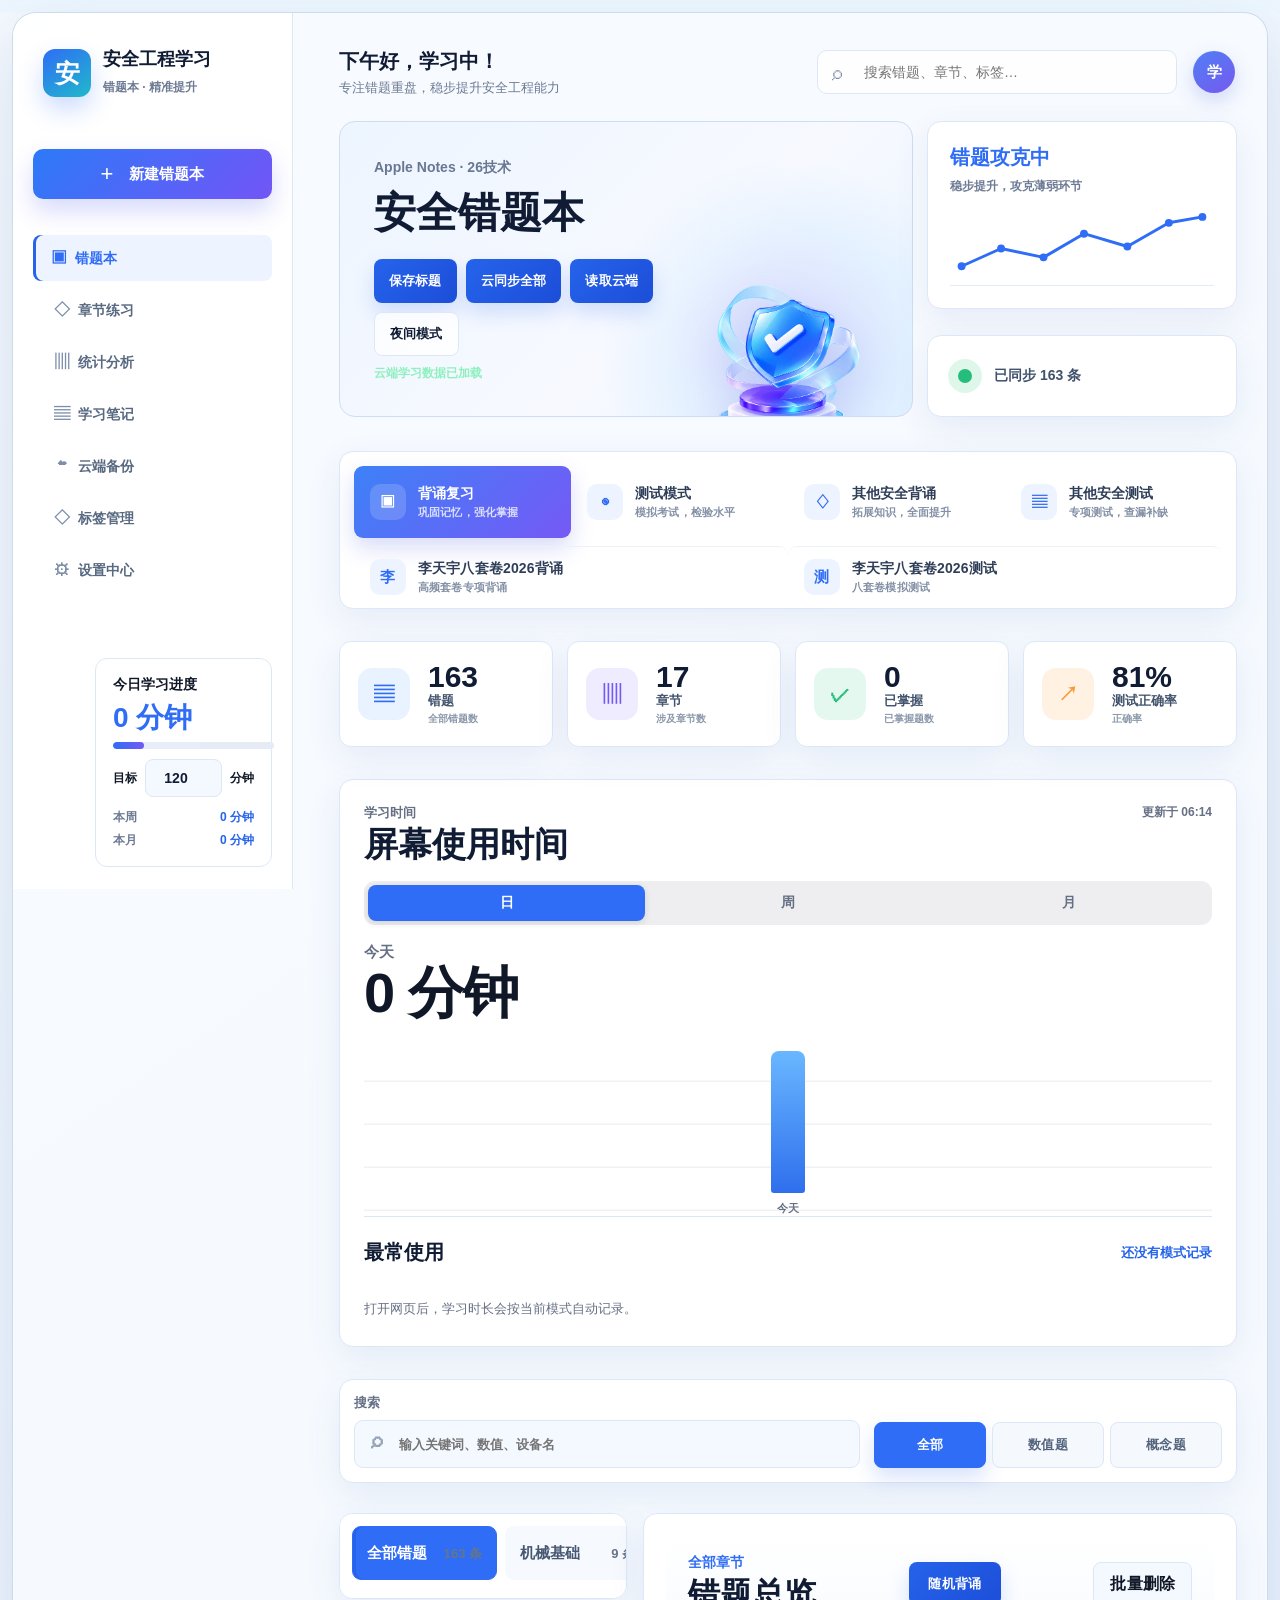
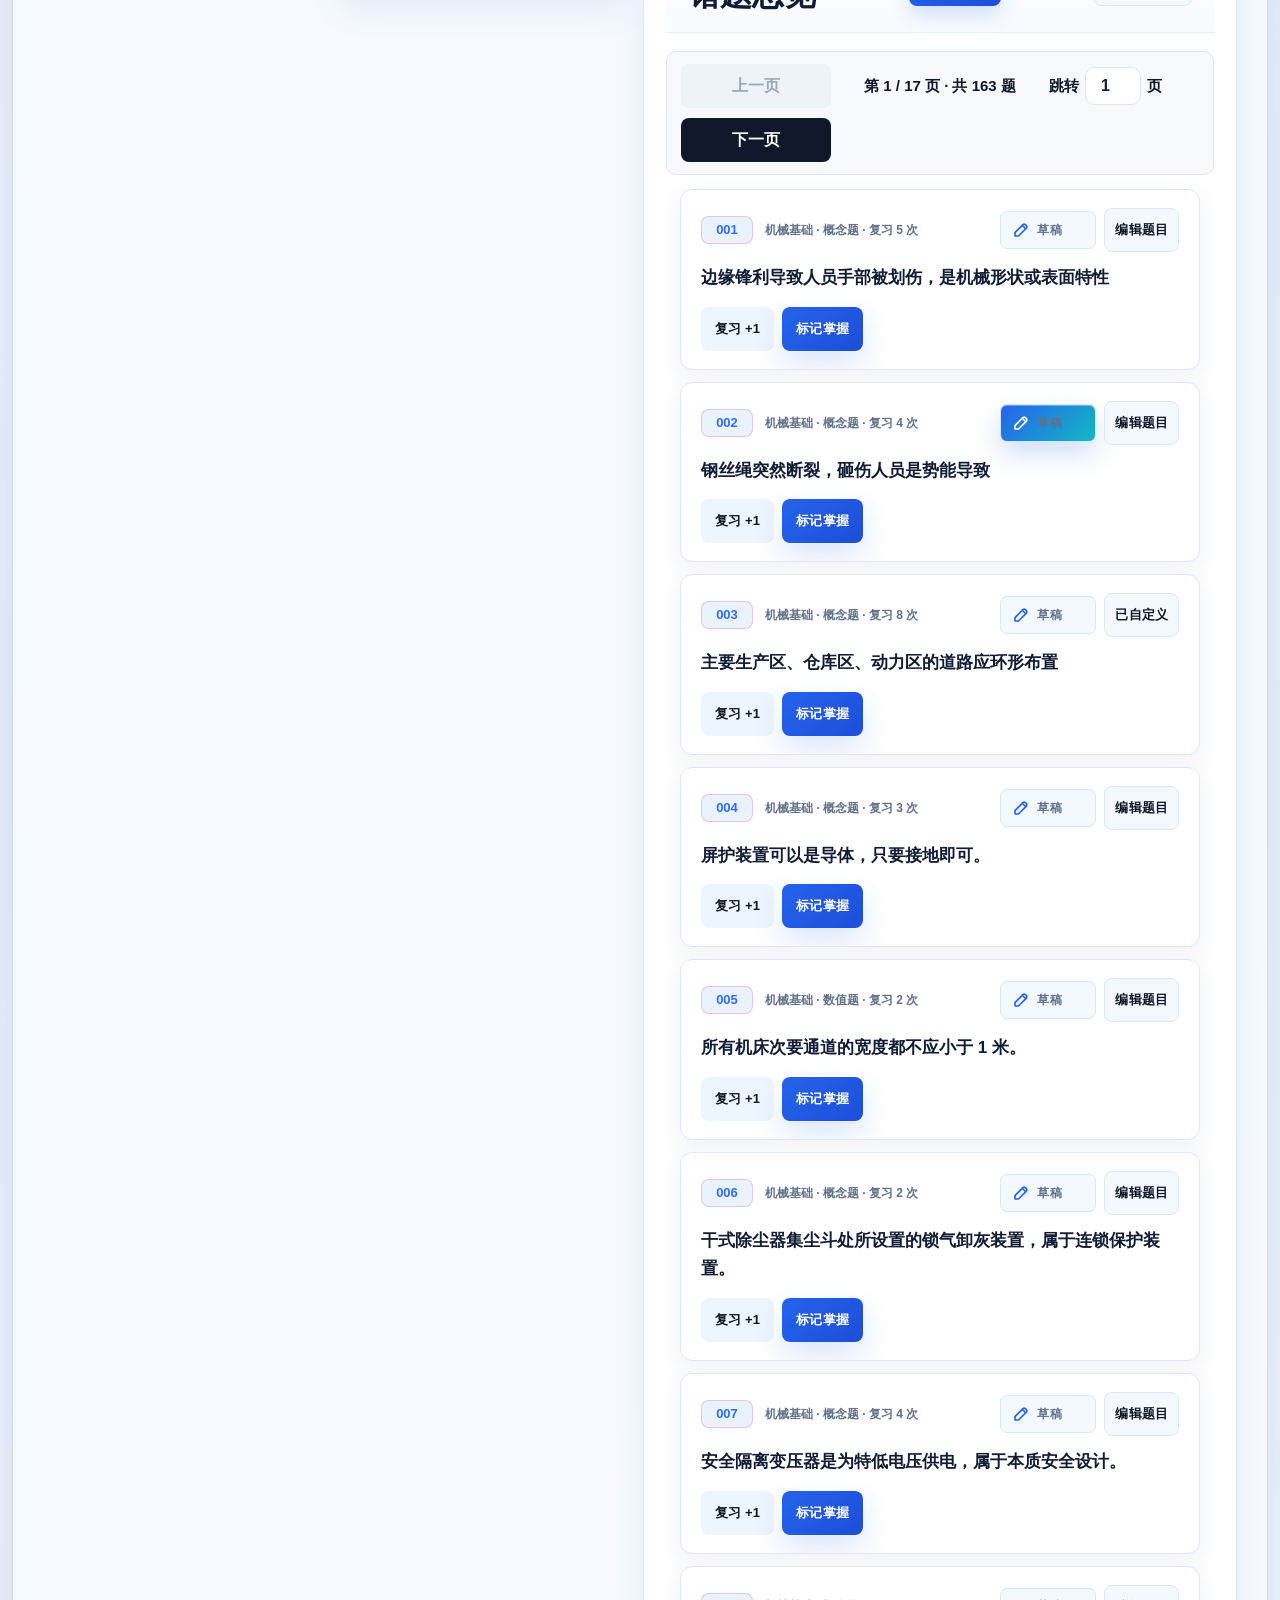
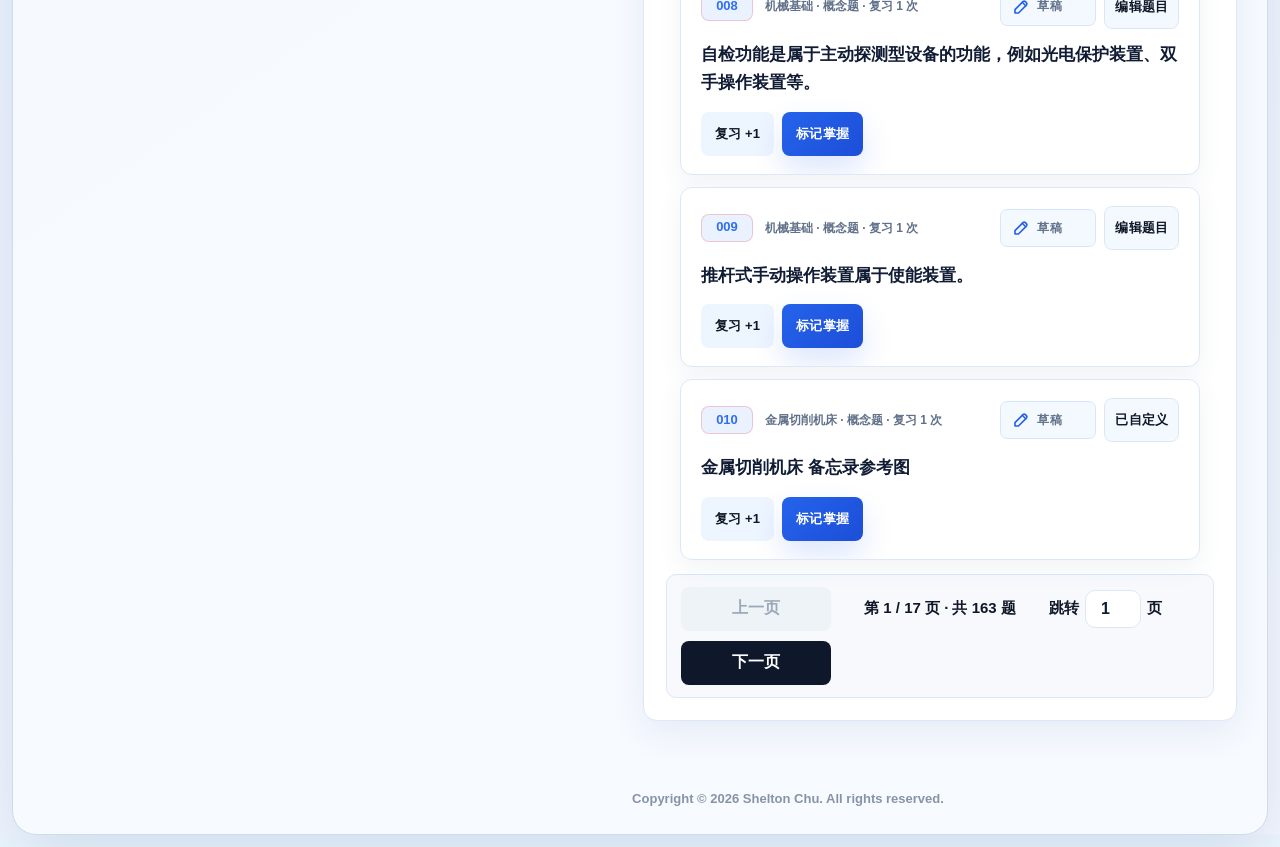
==== commit f5779993: "Add automatic cloud sync and answer toggle" ====
--- a/index.html
+++ b/index.html
@@ -11,7 +11,7 @@
     <link rel="manifest" href="manifest.webmanifest" />
     <link rel="icon" href="app-icon.svg" type="image/svg+xml" />
     <link rel="apple-touch-icon" href="apple-touch-icon.png" />
-    <link rel="stylesheet" href="styles.css?v=20260823-dashboard-v3" />
+    <link rel="stylesheet" href="styles.css?v=20260913-auto-sync-v1" />
   </head>
   <body>
     <div class="app">
@@ -46,7 +46,7 @@
           </div>
         </div>
       </aside>
-      <header class="topbar">
+      <header id="topbar" class="topbar">
         <div class="dashboard-toolbar">
           <div>
             <strong>下午好，学习中！</strong>
@@ -221,6 +221,28 @@
       <footer class="site-footer"><span>Copyright © 2026 Shelton Chu. All rights reserved.</span></footer>
     </div>
 
+    <nav class="mobile-tabbar" aria-label="手机主导航">
+      <a class="active" href="#topbar" aria-label="首页">
+        <svg viewBox="0 0 24 24" aria-hidden="true"><path d="M3 11.5 12 4l9 7.5v8a1 1 0 0 1-1 1h-5v-6H9v6H4a1 1 0 0 1-1-1z"/></svg>
+        <span>首页</span>
+      </a>
+      <a href="#cards" aria-label="错题本">
+        <svg viewBox="0 0 24 24" aria-hidden="true"><path d="M4 6.5A2.5 2.5 0 0 1 6.5 4H11l2 2h4.5A2.5 2.5 0 0 1 20 8.5v8A2.5 2.5 0 0 1 17.5 19h-11A2.5 2.5 0 0 1 4 16.5z"/></svg>
+        <span>错题本</span>
+      </a>
+      <a class="mobile-tabbar-add" href="#sectionTabs" aria-label="开始学习">
+        <svg viewBox="0 0 24 24" aria-hidden="true"><path d="M12 5v14M5 12h14"/></svg>
+      </a>
+      <a href="#studyTimePanel" aria-label="统计">
+        <svg viewBox="0 0 24 24" aria-hidden="true"><path d="M5 20V10m7 10V4m7 16v-7"/></svg>
+        <span>统计</span>
+      </a>
+      <a href="#syncDataBtn" aria-label="云端">
+        <svg viewBox="0 0 24 24" aria-hidden="true"><path d="M7 18h10a4 4 0 0 0 .6-8A6 6 0 0 0 6.2 8.5 4.8 4.8 0 0 0 7 18Z"/><path d="m9.5 13 2.5 2.5 3.5-4"/></svg>
+        <span>云端</span>
+      </a>
+    </nav>
+
     <template id="cardTemplate">
       <article class="mistake-card">
         <div class="card-meta">
@@ -251,6 +273,6 @@
       </article>
     </template>
 
-    <script src="app.js?v=20260823-dashboard-v3"></script>
+    <script src="app.js?v=20260913-auto-sync-v1"></script>
   </body>
 </html>
--- a/styles.css
+++ b/styles.css
@@ -1340,6 +1340,439 @@
   .cards.page-leave {
     animation: none;
     transition: none;
+  }
+}
+
+/* Mobile app shell: intentionally isolated from the desktop dashboard. */
+.mobile-tabbar {
+  display: none;
+}
+
+@media (max-width: 620px) {
+  html {
+    scroll-padding-top: 16px;
+  }
+
+  body {
+    padding-bottom: calc(76px + env(safe-area-inset-bottom));
+    background: #f3f7ff;
+  }
+
+  .app {
+    min-height: 100vh;
+    overflow: visible;
+    background:
+      radial-gradient(circle at 16% 2%, rgba(109, 171, 255, 0.16), transparent 28%),
+      linear-gradient(180deg, #f8faff 0%, #f1f6ff 100%);
+  }
+
+  .app-sidebar {
+    display: none;
+  }
+
+  .topbar {
+    display: grid;
+    grid-template-columns: 1fr;
+    grid-template-areas:
+      "toolbar"
+      "title"
+      "honor"
+      "sync";
+    gap: 12px;
+    padding: max(18px, env(safe-area-inset-top)) 14px 0;
+  }
+
+  .dashboard-toolbar {
+    grid-template-columns: 1fr 42px;
+    min-height: 56px;
+    padding: 0 4px;
+  }
+
+  .dashboard-toolbar > div {
+    grid-column: 1;
+    gap: 2px;
+  }
+
+  .dashboard-toolbar strong {
+    font-size: 18px;
+    line-height: 1.25;
+  }
+
+  .dashboard-toolbar > div span {
+    overflow: hidden;
+    max-width: 250px;
+    font-size: 11px;
+    text-overflow: ellipsis;
+    white-space: nowrap;
+  }
+
+  .global-search {
+    display: none;
+  }
+
+  .toolbar-status {
+    grid-column: 2;
+    grid-row: 1;
+    width: 40px;
+    height: 40px;
+    font-size: 14px;
+  }
+
+  .title-editor {
+    min-height: 306px;
+    padding: 26px 18px 148px;
+    justify-content: flex-start;
+    border-radius: 18px;
+    background: linear-gradient(135deg, #edf5ff 0%, #f6f7ff 58%, #e9f4ff 100%);
+    box-shadow: 0 14px 34px rgba(47, 87, 155, 0.1);
+  }
+
+  .title-editor::after {
+    right: -90px;
+    bottom: -104px;
+    width: 310px;
+    height: 310px;
+  }
+
+  .source {
+    margin-bottom: 8px;
+    font-size: 12px;
+  }
+
+  .title-input {
+    width: 64%;
+    font-size: 31px;
+    line-height: 1.18;
+  }
+
+  .dashboard-hero-art {
+    right: -8px;
+    bottom: 64px;
+    width: 190px;
+    transform: none;
+    opacity: 1;
+  }
+
+  .title-actions {
+    position: absolute !important;
+    right: 14px;
+    bottom: 38px;
+    left: 14px;
+    display: grid;
+    grid-template-columns: repeat(4, minmax(0, 1fr));
+    gap: 6px;
+    margin: 0;
+    padding: 9px 6px;
+    background: rgba(255, 255, 255, 0.84);
+    border: 1px solid rgba(213, 225, 245, 0.92);
+    border-radius: 14px;
+    box-shadow: 0 10px 24px rgba(55, 83, 140, 0.09);
+    backdrop-filter: blur(16px);
+    -webkit-backdrop-filter: blur(16px);
+  }
+
+  .title-actions button,
+  .title-actions #themeToggleBtn {
+    display: grid;
+    grid-template-rows: 34px auto;
+    place-items: center;
+    gap: 4px;
+    width: 100%;
+    min-width: 0;
+    min-height: 60px;
+    padding: 0 2px;
+    color: #33435e;
+    background: transparent;
+    border: 0;
+    border-radius: 10px;
+    box-shadow: none;
+    font-size: 10px;
+    line-height: 1.15;
+  }
+
+  .title-actions button::before {
+    display: grid;
+    place-items: center;
+    width: 34px;
+    height: 34px;
+    color: #fff;
+    background: linear-gradient(145deg, #3c86f7, #2963e7);
+    border-radius: 10px;
+    box-shadow: 0 6px 14px rgba(42, 100, 231, 0.22);
+    font-size: 17px;
+    font-weight: 850;
+  }
+
+  #saveTitleBtn::before { content: "★"; }
+  #syncDataBtn::before { content: "●"; background: linear-gradient(145deg, #8b5cf6, #6648e9); }
+  #loadCloudBtn::before { content: "↓"; }
+  #themeToggleBtn::before { content: "◐"; color: #263753; background: #f6f8fd; border: 1px solid #dce5f3; box-shadow: none; }
+
+  #titleSyncStatus {
+    position: absolute;
+    bottom: -26px;
+    left: 0;
+    grid-column: 1 / -1;
+    max-width: 100%;
+    overflow: hidden;
+    font-size: 10px;
+    text-overflow: ellipsis;
+    white-space: nowrap;
+  }
+
+  .honor {
+    min-height: 148px;
+    padding: 17px;
+    border-radius: 16px;
+  }
+
+  .honor strong {
+    font-size: 18px;
+  }
+
+  .honor-chart {
+    height: 62px;
+    margin-top: 4px;
+  }
+
+  .sync {
+    min-height: 68px;
+    padding: 14px 16px;
+    border-radius: 16px;
+  }
+
+  main {
+    padding: 12px 14px 24px;
+  }
+
+  .mode-switch {
+    grid-template-columns: repeat(4, minmax(0, 1fr));
+    gap: 4px;
+    padding: 9px 6px;
+    border-radius: 16px;
+  }
+
+  .mode-switch button,
+  .mode-switch button:nth-child(5),
+  .mode-switch button:nth-child(6) {
+    grid-column: auto;
+    grid-template-columns: 1fr;
+    grid-template-rows: 38px auto;
+    place-items: center;
+    gap: 5px;
+    min-height: 78px;
+    margin: 0;
+    padding: 7px 2px;
+    border: 0;
+    border-radius: 10px;
+    text-align: center;
+  }
+
+  .mode-switch button > span {
+    width: 36px;
+    height: 36px;
+  }
+
+  .mode-switch button b {
+    display: block;
+    width: 100%;
+    overflow: hidden;
+    font-size: 10px;
+    line-height: 1.25;
+    text-overflow: ellipsis;
+    white-space: nowrap;
+  }
+
+  .mode-switch button small {
+    display: none;
+  }
+
+  .mode-switch button:nth-child(5),
+  .mode-switch button:nth-child(6) {
+    grid-template-columns: 34px minmax(0, 1fr);
+    grid-template-rows: 1fr;
+    min-height: 52px;
+    margin-top: 3px;
+    padding: 7px 9px;
+    text-align: left;
+  }
+
+  .mode-switch button:nth-child(5) {
+    grid-column: 1 / 3;
+  }
+
+  .mode-switch button:nth-child(6) {
+    grid-column: 3 / 5;
+  }
+
+  .mode-switch button:nth-child(5) b,
+  .mode-switch button:nth-child(6) b {
+    font-size: 9px;
+  }
+
+  .summary {
+    grid-template-columns: repeat(2, minmax(0, 1fr));
+    gap: 9px;
+    margin-bottom: 12px;
+  }
+
+  .summary article {
+    grid-template-columns: minmax(0, 1fr) 38px;
+    grid-template-rows: auto auto;
+    min-height: 96px;
+    padding: 13px;
+    border-radius: 14px;
+  }
+
+  .summary article > i {
+    grid-column: 2;
+    grid-row: 1 / 3;
+    width: 36px;
+    height: 36px;
+    border-radius: 10px;
+    font-size: 15px;
+  }
+
+  .summary span {
+    grid-column: 1;
+    grid-row: 1;
+    font-size: 27px;
+  }
+
+  .summary p {
+    grid-column: 1;
+    grid-row: 2;
+    font-size: 11px;
+  }
+
+  .summary p small {
+    display: block;
+    margin-top: 2px;
+    font-size: 8px;
+  }
+
+  .study-time-panel,
+  .analysis-panel,
+  .controls,
+  .section-tabs,
+  .content {
+    border-radius: 16px;
+  }
+
+  .study-time-panel {
+    padding: 16px 14px;
+  }
+
+  .study-time-panel-head h2 {
+    font-size: 19px;
+  }
+
+  .study-time-panel-head > span {
+    font-size: 10px;
+  }
+
+  .study-time-chart {
+    min-height: 180px;
+  }
+
+  .controls {
+    grid-template-columns: 1fr;
+  }
+
+  .segments {
+    display: grid;
+    grid-template-columns: repeat(3, minmax(0, 1fr));
+  }
+
+  .content {
+    padding: 13px;
+  }
+
+  .site-footer {
+    padding: 18px 12px 24px;
+    font-size: 10px;
+  }
+
+  .mobile-tabbar {
+    position: fixed;
+    z-index: 50;
+    right: 0;
+    bottom: 0;
+    left: 0;
+    display: grid;
+    grid-template-columns: repeat(5, minmax(0, 1fr));
+    align-items: end;
+    width: 100%;
+    max-width: 620px;
+    min-height: calc(66px + env(safe-area-inset-bottom));
+    margin: 0 auto;
+    padding: 7px 12px calc(7px + env(safe-area-inset-bottom));
+    background: rgba(255, 255, 255, 0.92);
+    border-top: 1px solid rgba(204, 216, 236, 0.9);
+    box-shadow: 0 -10px 30px rgba(45, 71, 122, 0.11);
+    backdrop-filter: blur(22px) saturate(1.25);
+    -webkit-backdrop-filter: blur(22px) saturate(1.25);
+  }
+
+  .mobile-tabbar a {
+    display: grid;
+    place-items: center;
+    gap: 2px;
+    min-width: 0;
+    min-height: 48px;
+    color: #6f7e98;
+    text-decoration: none;
+    font-size: 9px;
+    font-weight: 750;
+  }
+
+  .mobile-tabbar a.active,
+  .mobile-tabbar a:active {
+    color: var(--dash-blue);
+  }
+
+  .mobile-tabbar svg {
+    width: 22px;
+    height: 22px;
+    fill: none;
+    stroke: currentColor;
+    stroke-width: 1.8;
+    stroke-linecap: round;
+    stroke-linejoin: round;
+  }
+
+  .mobile-tabbar a:nth-child(2) svg {
+    fill: currentColor;
+    stroke: none;
+  }
+
+  .mobile-tabbar-add {
+    align-self: start;
+    transform: translateY(-17px);
+  }
+
+  .mobile-tabbar .mobile-tabbar-add svg {
+    width: 52px;
+    height: 52px;
+    padding: 15px;
+    color: #fff;
+    background: linear-gradient(145deg, #497ff8, #654fe9);
+    border: 4px solid rgba(255, 255, 255, 0.92);
+    border-radius: 50%;
+    box-shadow: 0 8px 22px rgba(69, 84, 226, 0.32);
+  }
+
+  body[data-theme="dark"] {
+    background: #0d1422;
+  }
+
+  body[data-theme="dark"] .app {
+    background: linear-gradient(180deg, #111b2d, #0d1422);
+  }
+
+  body[data-theme="dark"] .mobile-tabbar {
+    background: rgba(17, 27, 45, 0.92);
+    border-top-color: rgba(91, 112, 150, 0.35);
   }
 }
 
@@ -7958,3 +8391,250 @@
     transition-duration: 0.01ms !important;
   }
 }
+
+/* Final mobile cascade: keep this block last so desktop-era responsive rules cannot win. */
+@media (max-width: 620px) {
+  body .app-sidebar {
+    display: none;
+  }
+
+  body .topbar {
+    grid-template-columns: 1fr;
+    grid-template-areas: "toolbar" "title" "honor" "sync";
+    gap: 12px;
+    padding: max(18px, env(safe-area-inset-top)) 14px 0;
+  }
+
+  body .dashboard-toolbar {
+    grid-template-columns: 1fr 42px;
+    min-height: 56px;
+    padding: 0 4px;
+  }
+
+  body .dashboard-toolbar > div {
+    grid-column: 1;
+  }
+
+  body .global-search {
+    display: none;
+  }
+
+  body .title-editor {
+    display: block;
+    min-height: 0;
+    padding: 20px;
+    border-radius: 18px;
+  }
+
+  body .title-editor::after {
+    display: none;
+  }
+
+  body .source {
+    display: block;
+    margin: 0 0 7px;
+  }
+
+  body .title-input {
+    display: block;
+    width: 100%;
+    min-height: 42px;
+    font-size: 29px;
+    line-height: 1.25;
+  }
+
+  body .dashboard-hero-art {
+    display: none;
+  }
+
+  body .title-actions {
+    position: static !important;
+    display: grid;
+    grid-template-columns: repeat(2, minmax(0, 1fr));
+    gap: 9px;
+    margin: 16px 0 0;
+    padding: 0;
+    background: transparent;
+    border: 0;
+    box-shadow: none;
+    backdrop-filter: none;
+    -webkit-backdrop-filter: none;
+  }
+
+  body .title-actions button,
+  body .title-actions #themeToggleBtn {
+    display: flex;
+    align-items: center;
+    justify-content: flex-start;
+    gap: 9px;
+    width: 100%;
+    min-width: 0;
+    min-height: 52px;
+    padding: 7px 10px;
+    color: #33435e;
+    background: rgba(255, 255, 255, 0.82);
+    border: 1px solid #dce6f4;
+    border-radius: 12px;
+    box-shadow: 0 6px 16px rgba(55, 83, 140, 0.07);
+    font-size: 12px;
+    line-height: 1.25;
+    text-align: left;
+  }
+
+  body .title-actions button::before {
+    flex: 0 0 32px;
+    width: 32px;
+    height: 32px;
+    border-radius: 9px;
+    font-size: 15px;
+  }
+
+  body #saveTitleBtn,
+  body #syncDataBtn,
+  body #loadCloudBtn,
+  body #themeToggleBtn {
+    color: #33435e;
+    background: rgba(255, 255, 255, 0.86);
+    border: 1px solid #dce6f4;
+    box-shadow: 0 6px 16px rgba(55, 83, 140, 0.07);
+  }
+
+  body #titleSyncStatus {
+    position: static;
+    grid-column: 1 / -1;
+    margin-top: 2px;
+    padding: 2px 3px 0;
+    font-size: 11px;
+  }
+
+  body .honor,
+  body .sync {
+    width: 100%;
+  }
+
+  body main {
+    padding: 12px 14px 24px;
+  }
+
+  body .mode-switch {
+    grid-template-columns: repeat(2, minmax(0, 1fr));
+    gap: 9px;
+    padding: 10px;
+  }
+
+  body .mode-switch button,
+  body .mode-switch button:nth-child(5),
+  body .mode-switch button:nth-child(6) {
+    grid-column: auto;
+    display: grid;
+    grid-template-columns: 38px minmax(0, 1fr);
+    grid-template-rows: 1fr;
+    align-items: center;
+    justify-items: start;
+    gap: 9px;
+    min-height: 66px;
+    margin: 0;
+    padding: 9px 10px;
+    color: #34445f;
+    background: #f7f9fd;
+    border: 1px solid #e4ebf6;
+    border-radius: 12px;
+    box-shadow: none;
+    text-align: left;
+  }
+
+  body .mode-switch button.active {
+    color: #1f5fd5;
+    background: #edf4ff;
+    border-color: #bcd2fb;
+    box-shadow: inset 3px 0 0 #2d6cf2;
+  }
+
+  body .mode-switch button.active > span {
+    color: #ffffff;
+    background: linear-gradient(145deg, #4a84f6, #6557ed);
+  }
+
+  body .mode-switch button b {
+    display: -webkit-box;
+    width: 100%;
+    overflow: hidden;
+    font-size: 12px;
+    line-height: 1.35;
+    white-space: normal;
+    -webkit-box-orient: vertical;
+    -webkit-line-clamp: 2;
+  }
+
+  body .mode-switch button small {
+    display: none;
+  }
+
+  body .mode-switch button:nth-child(5),
+  body .mode-switch button:nth-child(6) {
+    grid-column: 1 / -1;
+    min-height: 58px;
+  }
+
+  body .mode-switch button:nth-child(5) b,
+  body .mode-switch button:nth-child(6) b {
+    display: block;
+    font-size: 12px;
+    white-space: nowrap;
+  }
+
+  body .summary {
+    grid-template-columns: repeat(2, minmax(0, 1fr));
+    gap: 9px;
+  }
+
+  body .summary article {
+    grid-template-columns: minmax(0, 1fr) 38px;
+    grid-template-rows: auto auto;
+    min-height: 96px;
+    padding: 13px;
+  }
+
+  body .summary article > i {
+    grid-column: 2;
+    grid-row: 1 / 3;
+  }
+
+  body .summary span {
+    grid-column: 1;
+    grid-row: 1;
+    font-size: 27px;
+  }
+
+  body .summary p {
+    grid-column: 1;
+    grid-row: 2;
+  }
+
+  body .summary p small {
+    display: block;
+  }
+
+  body .study-time-panel-head h2 {
+    font-size: 24px;
+    line-height: 1.2;
+  }
+
+  body .study-time-panel-head p,
+  body .study-time-panel-head > span {
+    font-size: 11px;
+  }
+
+  body .mobile-tabbar {
+    display: grid;
+  }
+
+  body[data-theme="dark"] #saveTitleBtn,
+  body[data-theme="dark"] #syncDataBtn,
+  body[data-theme="dark"] #loadCloudBtn,
+  body[data-theme="dark"] #themeToggleBtn {
+    color: #e6eefb;
+    background: #1b2940;
+    border-color: #31445f;
+  }
+}
